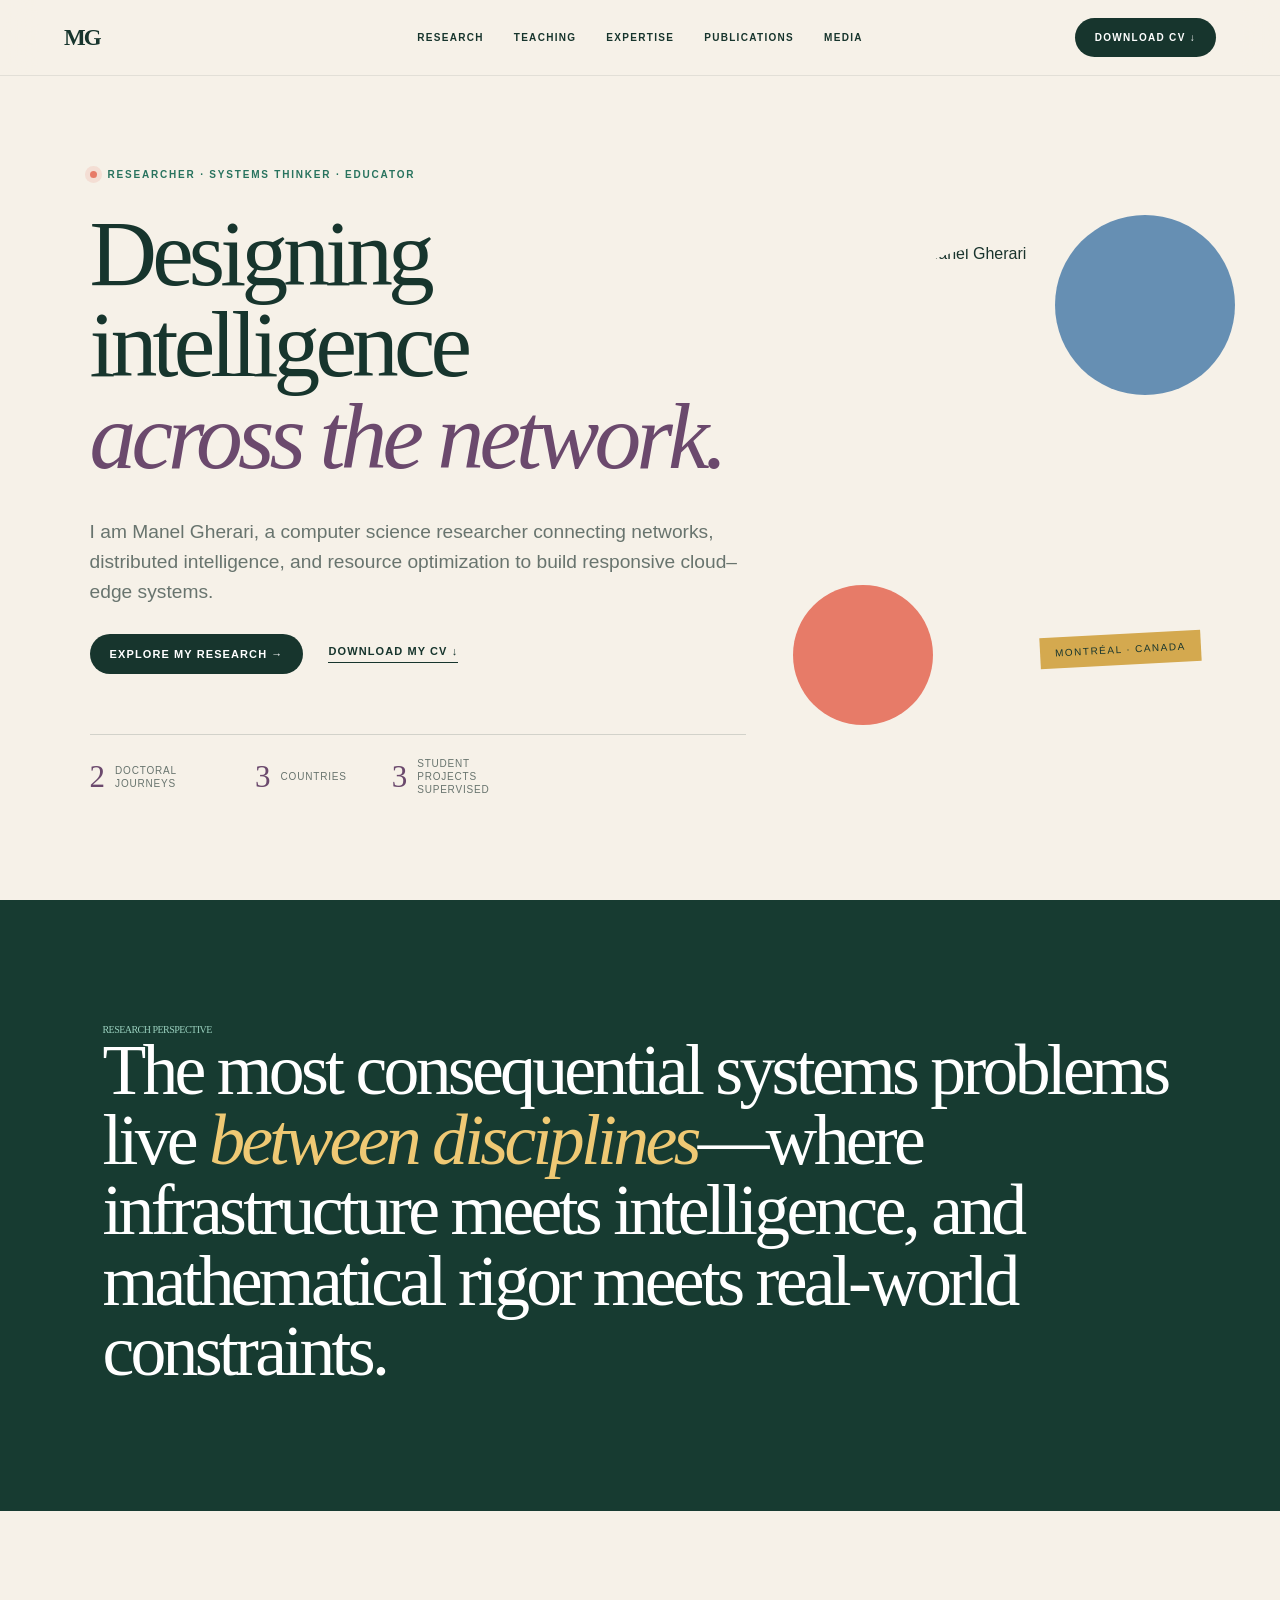
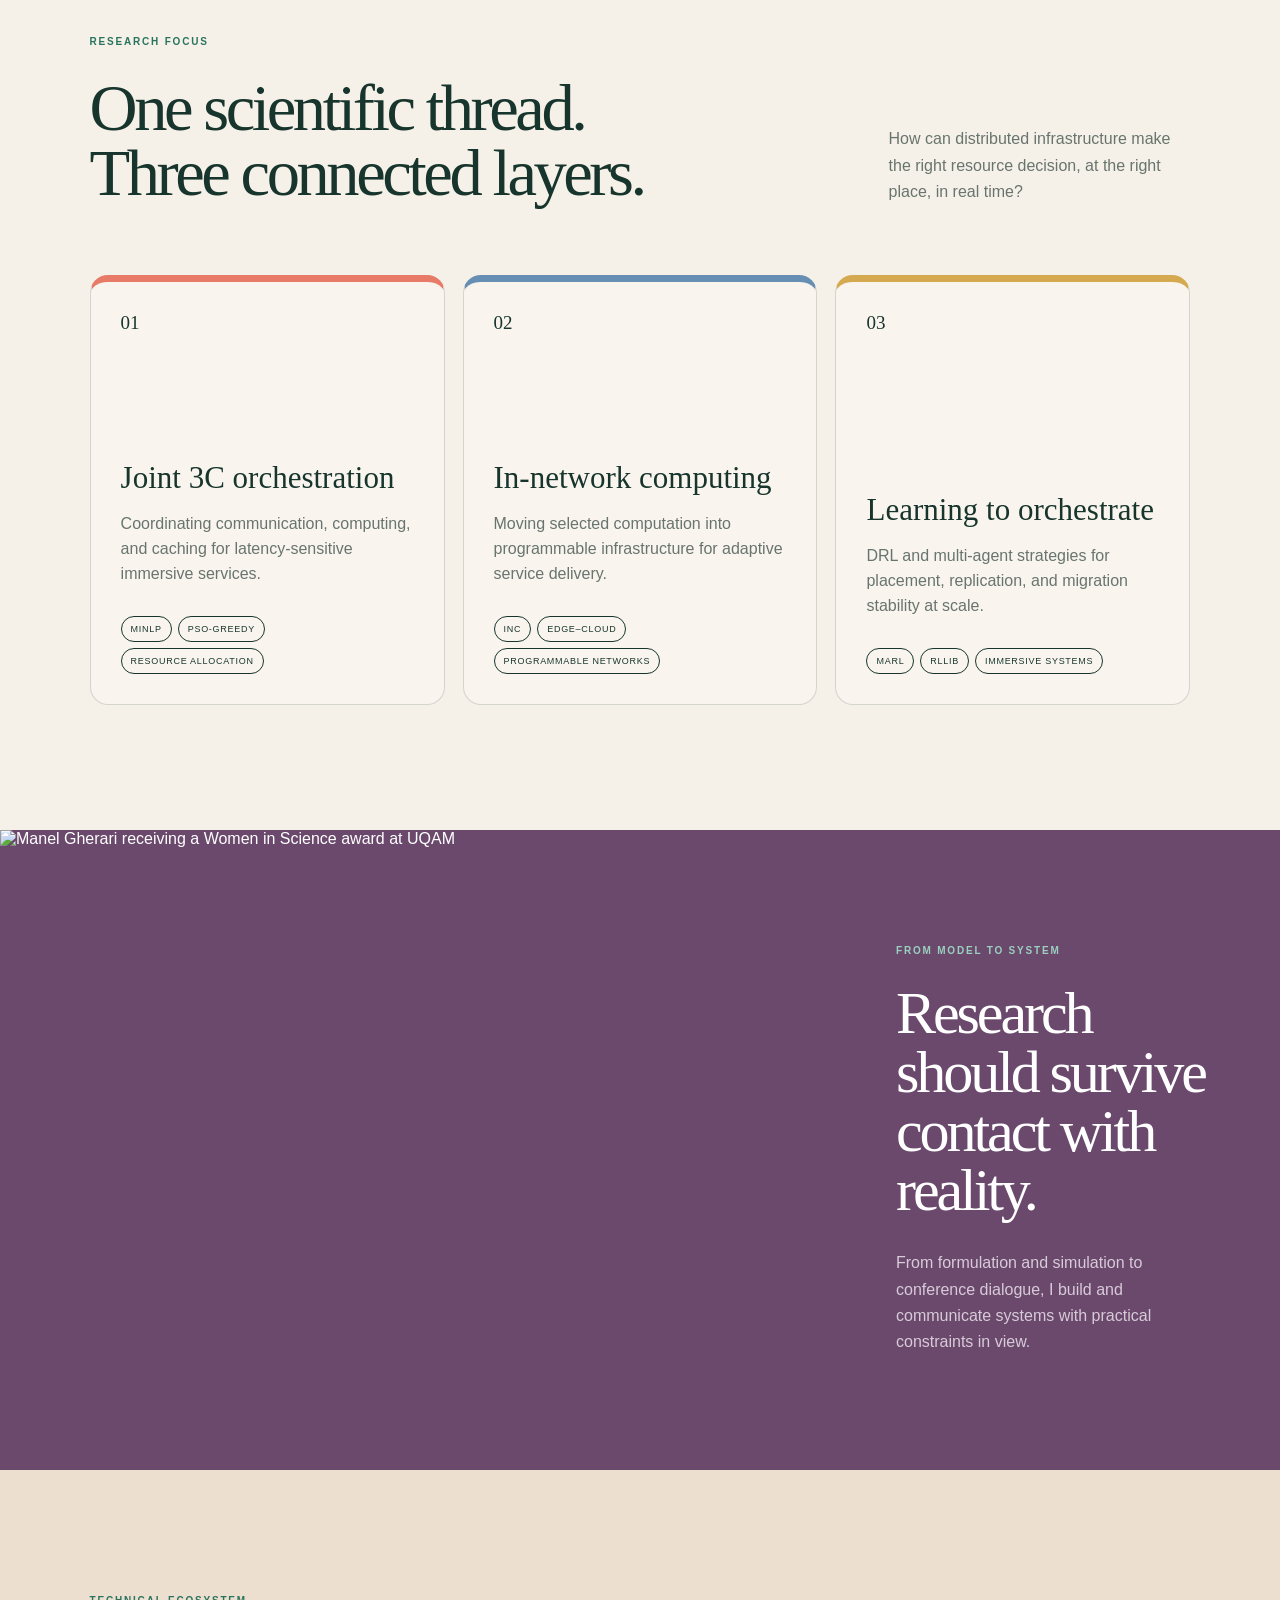
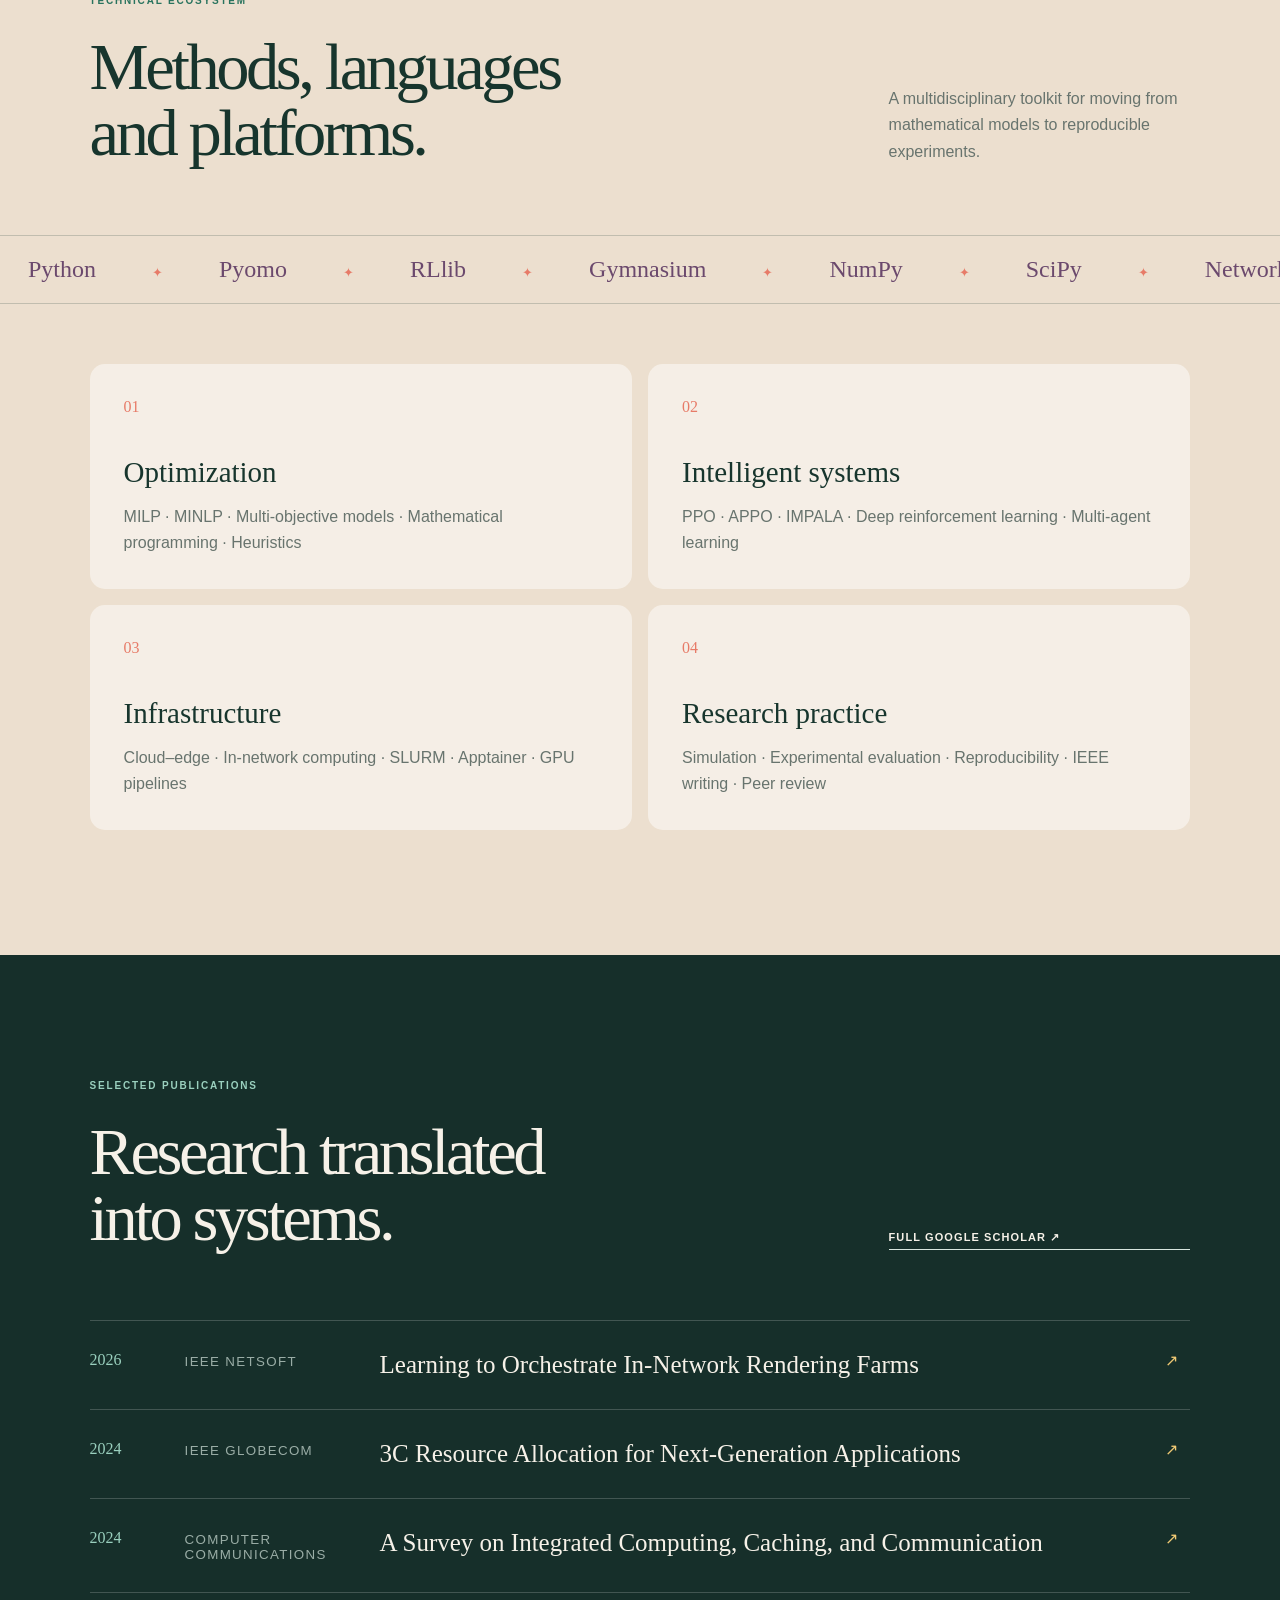
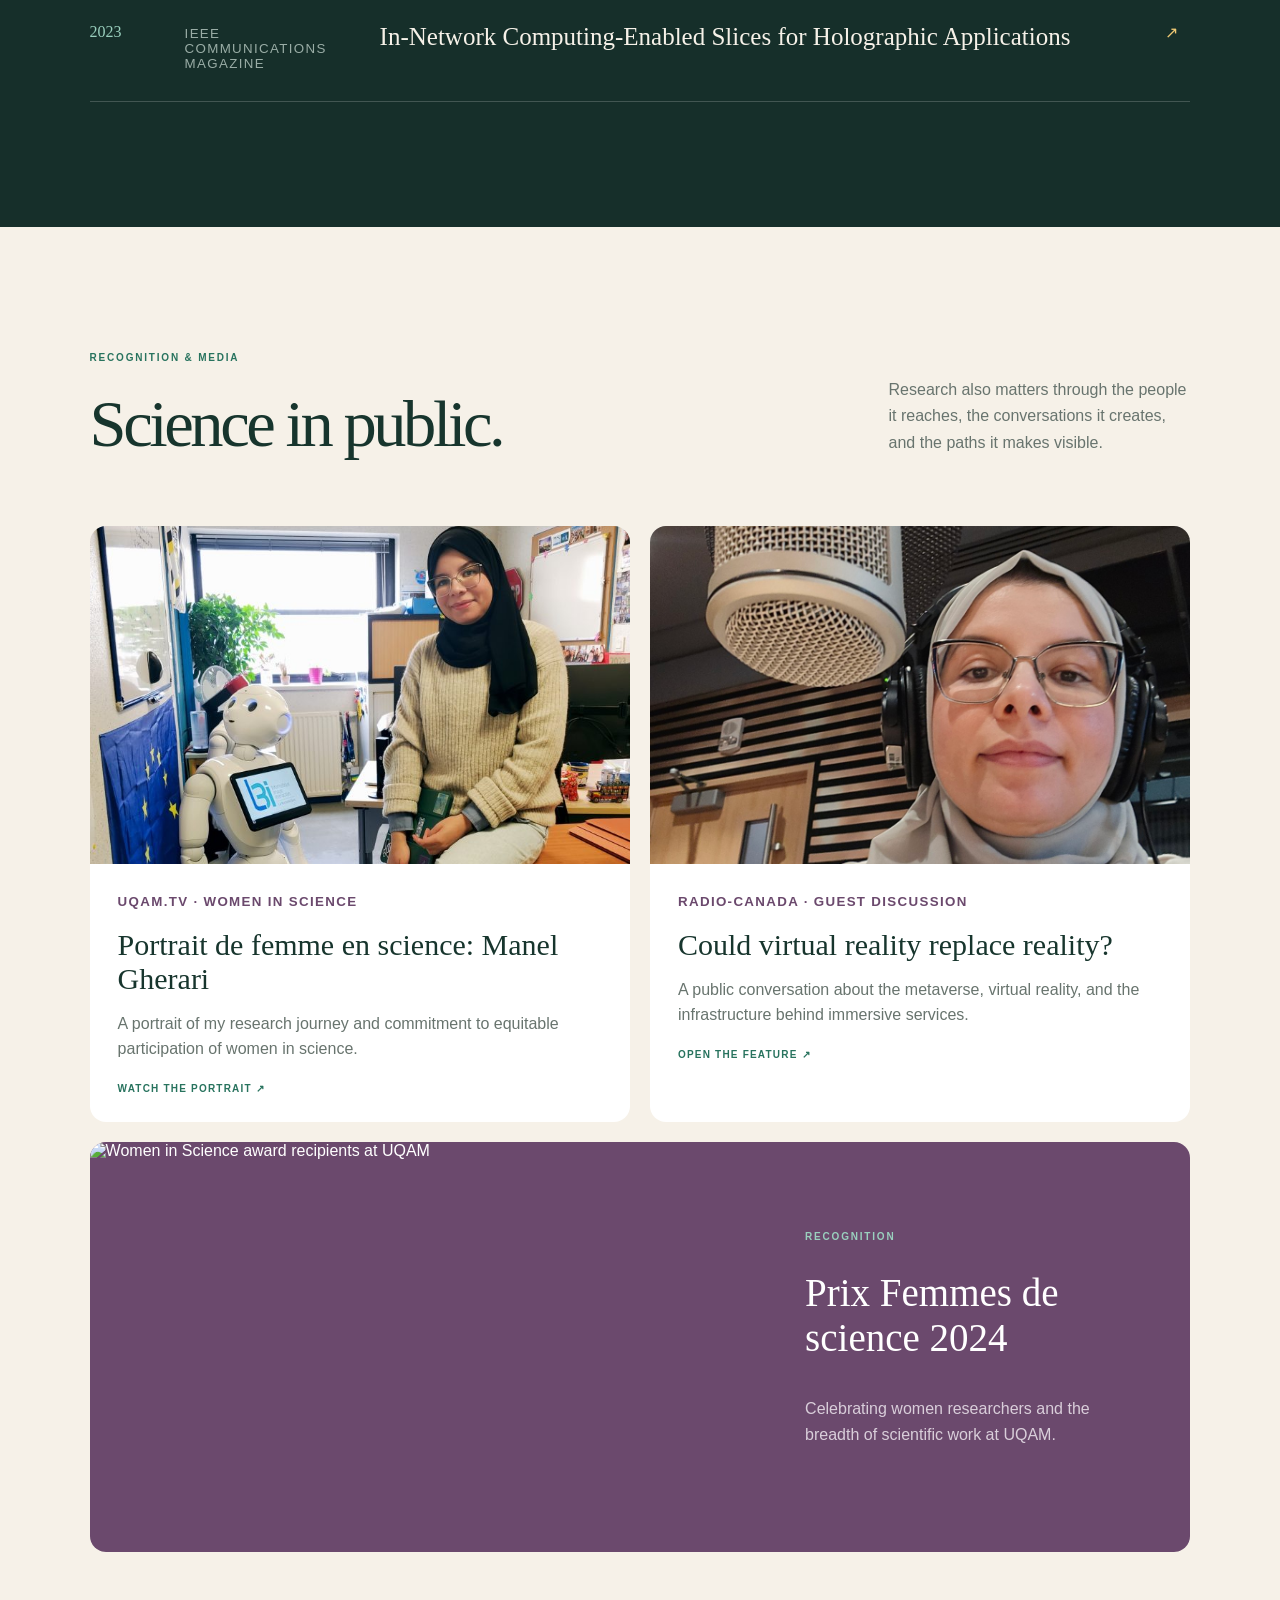
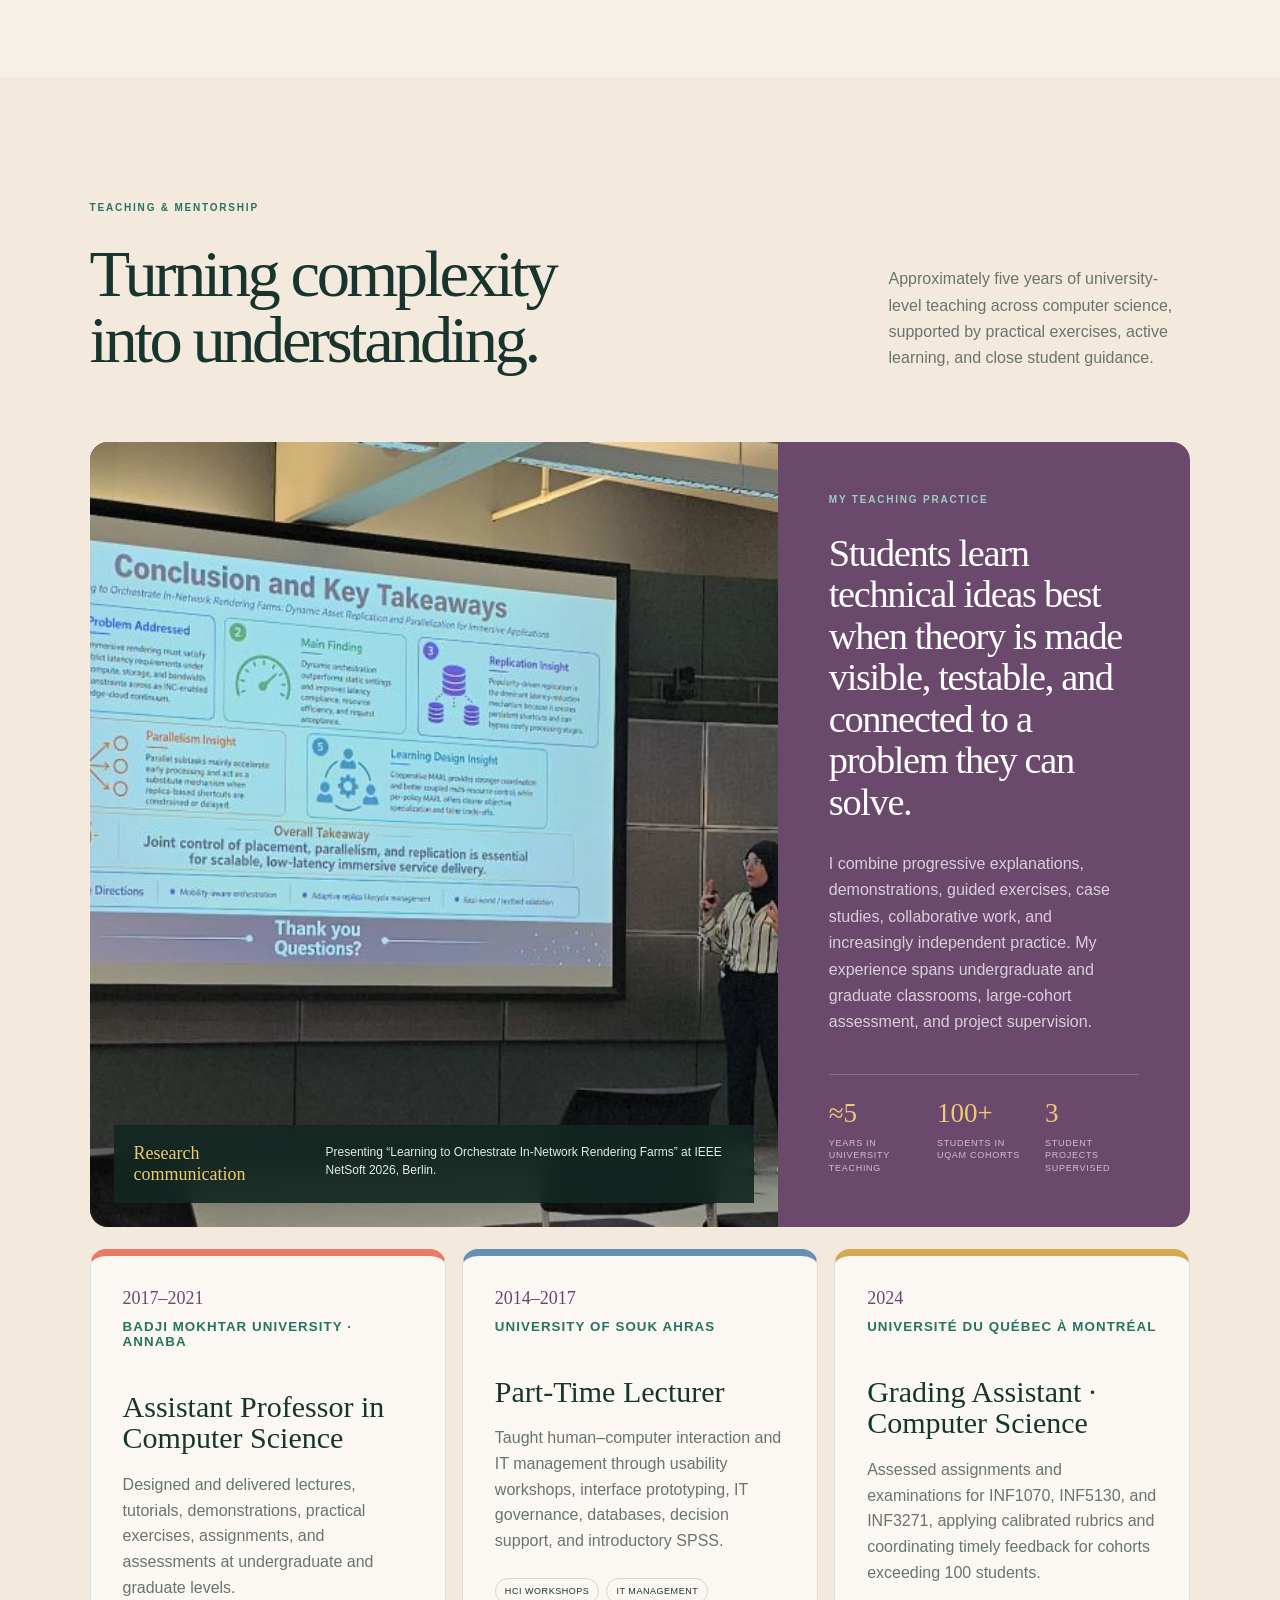
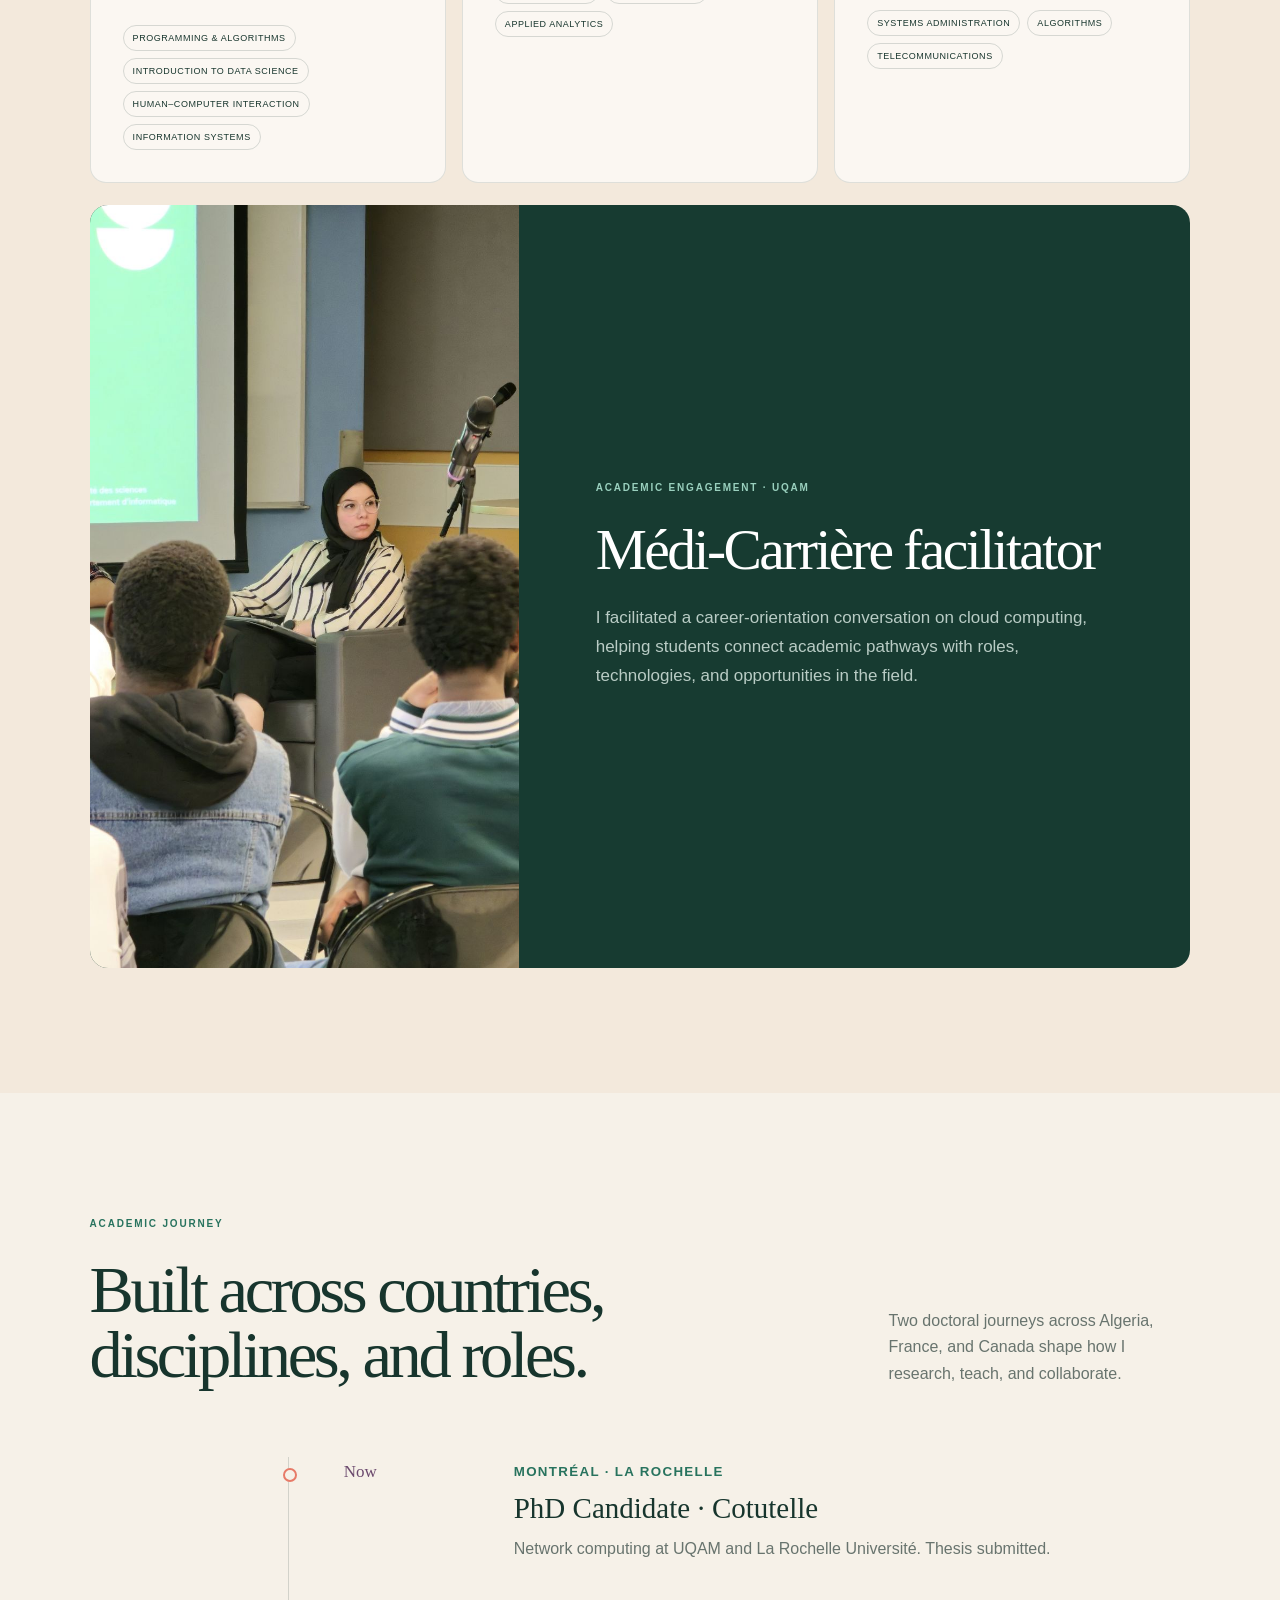
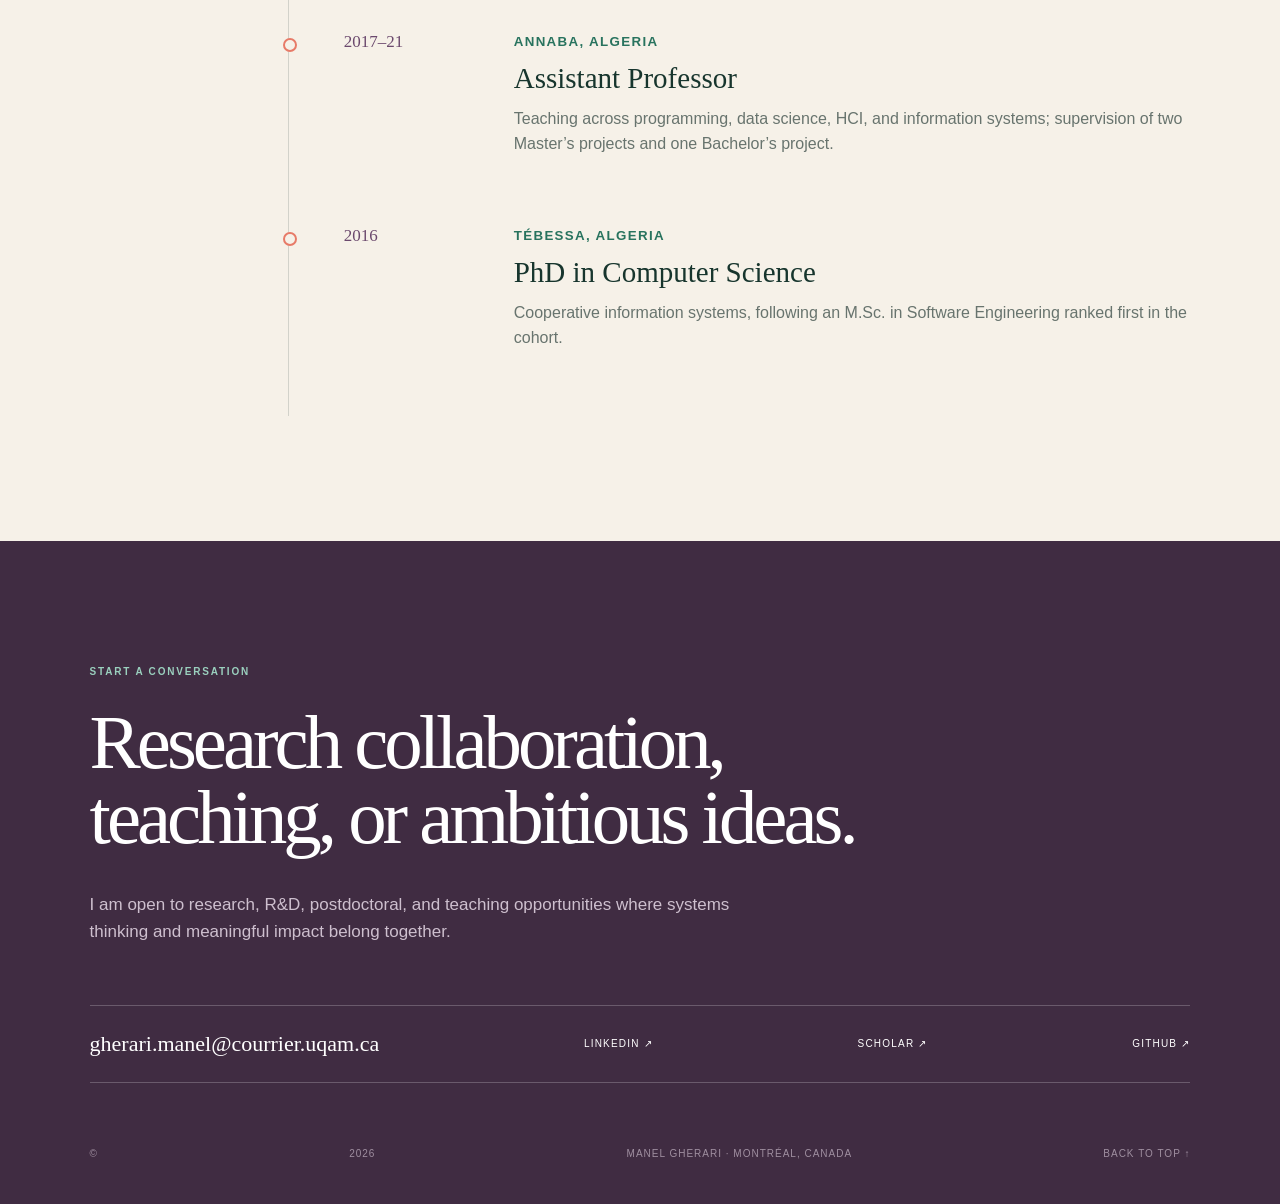
==== index.html @ d79d4f0c "Align teaching supervision figures" ====
<!doctype html>
<html lang="en">
<head>
  <meta charset="utf-8">
  <meta name="viewport" content="width=device-width,initial-scale=1">
  <meta name="description" content="Official portfolio of Manel Gherari, a computer science researcher specializing in in-network computing, cloud-edge systems, AI-driven orchestration, and 3C resource optimization.">
  <meta name="author" content="Manel Gherari">
  <meta name="robots" content="index, follow, max-image-preview:large, max-snippet:-1, max-video-preview:-1">
  <meta name="googlebot" content="index, follow, max-image-preview:large, max-snippet:-1, max-video-preview:-1">
  <meta name="theme-color" content="#18392f">
  <link rel="canonical" href="https://maneluqam.github.io/manel-gherari-portfolio/">

  <meta property="og:type" content="profile">
  <meta property="og:site_name" content="Manel Gherari">
  <meta property="og:title" content="Manel Gherari | Network Computing & AI Researcher">
  <meta property="og:description" content="Research portfolio of Manel Gherari: in-network computing, cloud-edge systems, intelligent orchestration, and 3C resource optimization.">
  <meta property="og:url" content="https://maneluqam.github.io/manel-gherari-portfolio/">
  <meta property="og:image" content="https://femmes.sciences.uqam.ca/wp-content/uploads/2024/01/Manel_Gherari_portrait.jpg">
  <meta property="og:image:alt" content="Portrait of computer science researcher Manel Gherari">
  <meta property="profile:first_name" content="Manel">
  <meta property="profile:last_name" content="Gherari">

  <meta name="twitter:card" content="summary_large_image">
  <meta name="twitter:title" content="Manel Gherari | Network Computing & AI Researcher">
  <meta name="twitter:description" content="Research portfolio: in-network computing, cloud-edge systems, intelligent orchestration, and 3C resource optimization.">
  <meta name="twitter:image" content="https://femmes.sciences.uqam.ca/wp-content/uploads/2024/01/Manel_Gherari_portrait.jpg">
  <meta name="twitter:image:alt" content="Portrait of computer science researcher Manel Gherari">

  <title>Manel Gherari | Network Computing & AI Researcher</title>
  <script type="application/ld+json">
  {
    "@context": "https://schema.org",
    "@type": "Person",
    "@id": "https://maneluqam.github.io/manel-gherari-portfolio/#manel-gherari",
    "name": "Manel Gherari",
    "url": "https://maneluqam.github.io/manel-gherari-portfolio/",
    "image": "https://femmes.sciences.uqam.ca/wp-content/uploads/2024/01/Manel_Gherari_portrait.jpg",
    "jobTitle": "Computer Science Researcher",
    "description": "Researcher specializing in in-network computing, cloud-edge systems, AI-driven orchestration, and communication, computing, and caching resource optimization.",
    "email": "mailto:gherari.manel@courrier.uqam.ca",
    "sameAs": [
      "https://www.linkedin.com/in/manel-gherari-06b795127",
      "https://scholar.google.com/citations?hl=en&user=wpQnn3sAAAAJ",
      "https://github.com/maneluqam"
    ],
    "affiliation": [
      {
        "@type": "CollegeOrUniversity",
        "name": "Université du Québec à Montréal",
        "url": "https://uqam.ca/"
      },
      {
        "@type": "CollegeOrUniversity",
        "name": "La Rochelle Université",
        "url": "https://www.univ-larochelle.fr/"
      }
    ],
    "knowsAbout": [
      "In-network computing",
      "Cloud-edge computing",
      "Resource allocation",
      "Communication, computing, and caching orchestration",
      "Deep reinforcement learning",
      "Multi-agent reinforcement learning",
      "Immersive networked systems"
    ]
  }
  </script>
  <link rel="stylesheet" href="styles.css">
  <link rel="stylesheet" href="media-images.css">
  <link rel="stylesheet" href="teaching.css">
  <script src="script.js" defer></script>
</head>
<body>
  <a class="skip" href="#main">Skip to content</a>
  <header>
    <a class="mark" href="#top">MG</a>
    <nav aria-label="Primary navigation">
      <a href="#research">Research</a><a href="#teaching">Teaching</a><a href="#stack">Expertise</a><a href="#work">Publications</a><a href="#media">Media</a>
    </nav>
    <a class="button small" href="Manel_Gherari_CV.html" download>Download CV ↓</a>
  </header>

  <main id="main">
    <section class="hero" id="top">
      <div class="hero-copy reveal">
        <p class="kicker"><i></i> Researcher · Systems thinker · Educator</p>
        <h1>Designing intelligence<br><em>across the network.</em></h1>
        <p class="lead">I am Manel Gherari, a computer science researcher connecting networks, distributed intelligence, and resource optimization to build responsive cloud–edge systems.</p>
        <div class="actions">
          <a class="button" href="#research">Explore my research →</a>
          <a class="text-link" href="Manel_Gherari_CV.html" download>Download my CV ↓</a>
        </div>
        <div class="facts">
          <div><strong>2</strong><span>doctoral journeys</span></div>
          <div><strong>3</strong><span>countries</span></div>
          <div><strong>3</strong><span>student projects supervised</span></div>
        </div>
      </div>
      <figure class="portrait reveal">
        <span class="shape shape-a"></span><span class="shape shape-b"></span>
        <img src="https://femmes.sciences.uqam.ca/wp-content/uploads/2024/01/Manel_Gherari_portrait.jpg" alt="Portrait of Manel Gherari">
        <figcaption>Montréal · Canada</figcaption>
      </figure>
    </section>

    <section class="statement">
      <p class="eyebrow light">Research perspective</p>
      <p>The most consequential systems problems live <em>between disciplines</em>—where infrastructure meets intelligence, and mathematical rigor meets real-world constraints.</p>
    </section>

    <section class="section" id="research">
      <div class="section-head reveal">
        <div><p class="eyebrow">Research focus</p><h2>One scientific thread.<br>Three connected layers.</h2></div>
        <p>How can distributed infrastructure make the right resource decision, at the right place, in real time?</p>
      </div>
      <div class="research-grid">
        <article class="research-card coral reveal"><span>01</span><h3>Joint 3C orchestration</h3><p>Coordinating communication, computing, and caching for latency-sensitive immersive services.</p><ul><li>MINLP</li><li>PSO-Greedy</li><li>Resource allocation</li></ul></article>
        <article class="research-card blue reveal"><span>02</span><h3>In-network computing</h3><p>Moving selected computation into programmable infrastructure for adaptive service delivery.</p><ul><li>INC</li><li>Edge–cloud</li><li>Programmable networks</li></ul></article>
        <article class="research-card gold reveal"><span>03</span><h3>Learning to orchestrate</h3><p>DRL and multi-agent strategies for placement, replication, and migration stability at scale.</p><ul><li>MARL</li><li>RLlib</li><li>Immersive systems</li></ul></article>
      </div>
    </section>

    <section class="photo-break">
      <img src="https://actualites.uqam.ca/wp-content/uploads/2024/04/journee-recherche-sciences-2024.jpg" alt="Manel Gherari receiving a Women in Science award at UQAM">
      <div><p class="eyebrow light">From model to system</p><h2>Research should survive contact with reality.</h2><p>From formulation and simulation to conference dialogue, I build and communicate systems with practical constraints in view.</p></div>
    </section>

    <section class="section stack-section" id="stack">
      <div class="section-head reveal">
        <div><p class="eyebrow">Technical ecosystem</p><h2>Methods, languages<br>and platforms.</h2></div>
        <p>A multidisciplinary toolkit for moving from mathematical models to reproducible experiments.</p>
      </div>
      <div class="marquee" aria-label="Core technical skills"><div>
        <span>Python</span><span>Pyomo</span><span>RLlib</span><span>Gymnasium</span><span>NumPy</span><span>SciPy</span><span>NetworkX</span><span>C / C++</span><span>Java</span><span>Python</span><span>Pyomo</span><span>RLlib</span><span>Gymnasium</span>
      </div></div>
      <div class="stack-grid">
        <article class="reveal"><b>01</b><h3>Optimization</h3><p>MILP · MINLP · Multi-objective models · Mathematical programming · Heuristics</p></article>
        <article class="reveal"><b>02</b><h3>Intelligent systems</h3><p>PPO · APPO · IMPALA · Deep reinforcement learning · Multi-agent learning</p></article>
        <article class="reveal"><b>03</b><h3>Infrastructure</h3><p>Cloud–edge · In-network computing · SLURM · Apptainer · GPU pipelines</p></article>
        <article class="reveal"><b>04</b><h3>Research practice</h3><p>Simulation · Experimental evaluation · Reproducibility · IEEE writing · Peer review</p></article>
      </div>
    </section>

    <section class="section publications" id="work">
      <div class="section-head reveal">
        <div><p class="eyebrow light">Selected publications</p><h2>Research translated<br>into systems.</h2></div>
        <a class="text-link pale" href="https://scholar.google.com/citations?hl=en&user=wpQnn3sAAAAJ" target="_blank" rel="noreferrer">Full Google Scholar ↗</a>
      </div>
      <div class="pub-list">
        <a href="https://dblp.org/rec/conf/netsoft/GherariEGG26" target="_blank" rel="noreferrer"><time>2026</time><small>IEEE NetSoft</small><h3>Learning to Orchestrate In-Network Rendering Farms</h3><i>↗</i></a>
        <a href="https://ieeexplore.ieee.org/document/10901375/" target="_blank" rel="noreferrer"><time>2024</time><small>IEEE GLOBECOM</small><h3>3C Resource Allocation for Next-Generation Applications</h3><i>↗</i></a>
        <a href="https://doi.org/10.1016/j.comcom.2024.03.005" target="_blank" rel="noreferrer"><time>2024</time><small>Computer Communications</small><h3>A Survey on Integrated Computing, Caching, and Communication</h3><i>↗</i></a>
        <a href="https://arxiv.org/abs/2307.08900" target="_blank" rel="noreferrer"><time>2023</time><small>IEEE Communications Magazine</small><h3>In-Network Computing-Enabled Slices for Holographic Applications</h3><i>↗</i></a>
      </div>
    </section>

    <section class="section media" id="media">
      <div class="section-head reveal">
        <div><p class="eyebrow">Recognition & media</p><h2>Science in public.</h2></div>
        <p>Research also matters through the people it reaches, the conversations it creates, and the paths it makes visible.</p>
      </div>
      <div class="media-grid">
        <a class="feature reveal" href="https://tv.uqam.ca/video/portrait-femme-en-science-manel-gherari/" target="_blank" rel="noreferrer">
          <img class="media-photo media-photo--robot" src="assets/manel-robot.jpg" alt="Manel Gherari beside a robot at UQAM">
          <div><small>UQAM.tv · Women in Science</small><h3>Portrait de femme en science: Manel Gherari</h3><p>A portrait of my research journey and commitment to equitable participation of women in science.</p><span>Watch the portrait ↗</span></div>
        </a>
        <a class="feature reveal" href="https://ici.radio-canada.ca/ohdio/premiere/emissions/moteur-de-recherche/episodes/791456/rattrapage-lundi-13-mai-2024" target="_blank" rel="noreferrer">
          <img class="media-photo media-photo--radio" src="assets/manel-radio-canada.jpg" alt="Manel Gherari speaking in a Radio-Canada recording studio">
          <div><small>Radio-Canada · Guest discussion</small><h3>Could virtual reality replace reality?</h3><p>A public conversation about the metaverse, virtual reality, and the infrastructure behind immersive services.</p><span>Open the feature ↗</span></div>
        </a>
      </div>
      <div class="recognition reveal">
        <img src="https://actualites.uqam.ca/wp-content/uploads/2024/04/journee-recherche-sciences-2024.jpg" alt="Women in Science award recipients at UQAM">
        <div><p class="eyebrow light">Recognition</p><h3>Prix Femmes de science 2024</h3><p>Celebrating women researchers and the breadth of scientific work at UQAM.</p></div>
      </div>
    </section>

    <section class="section teaching" id="teaching">
      <div class="section-head reveal">
        <div><p class="eyebrow">Teaching & mentorship</p><h2>Turning complexity<br>into understanding.</h2></div>
        <p>Approximately five years of university-level teaching across computer science, supported by practical exercises, active learning, and close student guidance.</p>
      </div>

      <div class="teaching-lead">
        <figure class="teaching-photo teaching-photo--conference reveal">
          <img src="assets/manel-netsoft-2026.jpg" alt="Manel Gherari presenting her research at IEEE NetSoft 2026 in Berlin">
          <figcaption><b>Research communication</b><span>Presenting “Learning to Orchestrate In-Network Rendering Farms” at IEEE NetSoft 2026, Berlin.</span></figcaption>
        </figure>
        <div class="teaching-summary reveal">
          <p class="eyebrow light">My teaching practice</p>
          <blockquote>Students learn technical ideas best when theory is made visible, testable, and connected to a problem they can solve.</blockquote>
          <p>I combine progressive explanations, demonstrations, guided exercises, case studies, collaborative work, and increasingly independent practice. My experience spans undergraduate and graduate classrooms, large-cohort assessment, and project supervision.</p>
          <div class="teaching-numbers">
            <div><strong>≈5</strong><span>years in university teaching</span></div>
            <div><strong>100+</strong><span>students in UQAM cohorts</span></div>
            <div><strong>3</strong><span>student projects supervised</span></div>
          </div>
        </div>
      </div>

      <div class="teaching-grid">
        <article class="teaching-role reveal">
          <time>2017–2021</time>
          <small>Badji Mokhtar University · Annaba</small>
          <h3>Assistant Professor in Computer Science</h3>
          <p>Designed and delivered lectures, tutorials, demonstrations, practical exercises, assignments, and assessments at undergraduate and graduate levels.</p>
          <ul><li>Programming & algorithms</li><li>Introduction to data science</li><li>Human–computer interaction</li><li>Information systems</li></ul>
        </article>
        <article class="teaching-role reveal">
          <time>2014–2017</time>
          <small>University of Souk Ahras</small>
          <h3>Part-Time Lecturer</h3>
          <p>Taught human–computer interaction and IT management through usability workshops, interface prototyping, IT governance, databases, decision support, and introductory SPSS.</p>
          <ul><li>HCI workshops</li><li>IT management</li><li>Applied analytics</li></ul>
        </article>
        <article class="teaching-role reveal">
          <time>2024</time>
          <small>Université du Québec à Montréal</small>
          <h3>Grading Assistant · Computer Science</h3>
          <p>Assessed assignments and examinations for INF1070, INF5130, and INF3271, applying calibrated rubrics and coordinating timely feedback for cohorts exceeding 100 students.</p>
          <ul><li>Systems administration</li><li>Algorithms</li><li>Telecommunications</li></ul>
        </article>
      </div>

      <div class="career-feature reveal">
        <img src="assets/manel-medi-carriere-uqam.jpg" alt="Manel Gherari facilitating a Médi-Carrière career session at UQAM">
        <div>
          <p class="eyebrow light">Academic engagement · UQAM</p>
          <h3>Médi-Carrière facilitator</h3>
          <p>I facilitated a career-orientation conversation on cloud computing, helping students connect academic pathways with roles, technologies, and opportunities in the field.</p>
        </div>
      </div>
    </section>

    <section class="section journey">
      <div class="section-head reveal"><div><p class="eyebrow">Academic journey</p><h2>Built across countries,<br>disciplines, and roles.</h2></div><p>Two doctoral journeys across Algeria, France, and Canada shape how I research, teach, and collaborate.</p></div>
      <div class="timeline">
        <article><time>Now</time><div><small>Montréal · La Rochelle</small><h3>PhD Candidate · Cotutelle</h3><p>Network computing at UQAM and La Rochelle Université. Thesis submitted.</p></div></article>
        <article><time>2017–21</time><div><small>Annaba, Algeria</small><h3>Assistant Professor</h3><p>Teaching across programming, data science, HCI, and information systems; supervision of two Master’s projects and one Bachelor’s project.</p></div></article>
        <article><time>2016</time><div><small>Tébessa, Algeria</small><h3>PhD in Computer Science</h3><p>Cooperative information systems, following an M.Sc. in Software Engineering ranked first in the cohort.</p></div></article>
      </div>
    </section>
  </main>

  <footer id="contact">
    <p class="eyebrow light">Start a conversation</p>
    <h2>Research collaboration,<br>teaching, or ambitious ideas.</h2>
    <p>I am open to research, R&amp;D, postdoctoral, and teaching opportunities where systems thinking and meaningful impact belong together.</p>
    <div class="contact-links">
      <a href="mailto:gherari.manel@courrier.uqam.ca">gherari.manel@courrier.uqam.ca</a>
      <a href="https://www.linkedin.com/in/manel-gherari-06b795127" target="_blank" rel="noreferrer">LinkedIn ↗</a>
      <a href="https://scholar.google.com/citations?hl=en&user=wpQnn3sAAAAJ" target="_blank" rel="noreferrer">Scholar ↗</a>
      <a href="https://github.com/maneluqam" target="_blank" rel="noreferrer">GitHub ↗</a>
    </div>
    <div class="copyright">© <span id="year">2026</span> Manel Gherari · Montréal, Canada <a href="#top">Back to top ↑</a></div>
  </footer>
</body>
</html>
---- styles.css ----
:root{--cream:#f6f1e8;--ink:#17352d;--forest:#173b31;--green:#28735e;--plum:#6b496d;--coral:#e77b68;--gold:#d4a94f;--blue:#668fb3;--muted:#68746e;--line:rgba(23,53,45,.16)}*{box-sizing:border-box}html{scroll-behavior:smooth;overflow-x:hidden}body{margin:0;background:var(--cream);color:var(--ink);font-family:Arial,Helvetica,sans-serif;overflow-x:hidden}a{color:inherit;text-decoration:none}img{display:block;width:100%;object-fit:cover}::selection{background:#f0c889}.skip{position:fixed;top:-60px;left:15px;z-index:99;background:var(--ink);color:#fff;padding:12px}.skip:focus{top:15px}header{position:fixed;z-index:30;inset:0 0 auto;height:76px;padding:0 5vw;display:grid;grid-template-columns:1fr auto 1fr;align-items:center;background:rgba(246,241,232,.88);border-bottom:1px solid rgba(23,53,45,.09);backdrop-filter:blur(18px)}.mark{font:700 23px Georgia,serif;letter-spacing:-.08em;width:max-content}nav{display:flex;gap:30px}nav a,.button.small{font-size:10px;font-weight:700;letter-spacing:.13em;text-transform:uppercase}.button.small{justify-self:end}.button{display:inline-flex;align-items:center;justify-content:center;padding:14px 20px;background:var(--ink);color:#fff;border-radius:999px;font-size:11px;font-weight:700;letter-spacing:.1em;text-transform:uppercase;transition:.25s}.button:hover{transform:translateY(-2px);background:var(--plum)}.hero{min-height:100vh;padding:135px 7vw 70px;display:grid;grid-template-columns:minmax(0,1.2fr) minmax(340px,.65fr);gap:7vw;align-items:center}.kicker,.eyebrow{margin:0 0 28px;font-size:10px;font-weight:700;letter-spacing:.18em;text-transform:uppercase;color:var(--green)}.kicker{display:flex;align-items:center;gap:11px}.kicker i{width:7px;height:7px;border-radius:50%;background:var(--coral);box-shadow:0 0 0 5px rgba(231,123,104,.16)}.hero h1,.section-head h2,.statement p,.photo-break h2,footer h2{margin:0;font-family:Georgia,"Times New Roman",serif;font-weight:400;letter-spacing:-.052em;line-height:.98}.hero h1{font-size:clamp(57px,7.3vw,115px)}em{font-weight:400;color:var(--plum)}.lead{max-width:710px;margin:35px 0 28px;color:var(--muted);font-size:clamp(17px,1.5vw,21px);line-height:1.55}.actions{display:flex;align-items:center;gap:25px;flex-wrap:wrap}.text-link{padding-bottom:5px;border-bottom:1px solid var(--ink);font-size:11px;font-weight:700;letter-spacing:.1em;text-transform:uppercase}.facts{display:flex;gap:45px;margin-top:60px;padding-top:22px;border-top:1px solid var(--line)}.facts div{display:flex;align-items:center;gap:10px}.facts strong{font:400 31px Georgia,serif;color:var(--plum)}.facts span{max-width:95px;color:var(--muted);font-size:10px;line-height:1.3;text-transform:uppercase;letter-spacing:.08em}.portrait{position:relative;margin:0;padding:0 20px 28px 0}.portrait img{position:relative;z-index:2;aspect-ratio:3/4;border-radius:220px 220px 18px 18px;filter:saturate(.88)}.portrait figcaption{position:absolute;z-index:3;right:-10px;bottom:55px;padding:10px 15px;background:var(--gold);font-size:10px;letter-spacing:.15em;text-transform:uppercase;transform:rotate(-3deg)}.shape{position:absolute;border-radius:50%}.shape-a{width:180px;height:180px;right:-45px;top:-30px;background:var(--blue)}.shape-b{width:140px;height:140px;left:-42px;bottom:-5px;background:var(--coral)}.statement{padding:125px 8vw;background:var(--forest);color:#fff}.statement p:last-child{max-width:1280px;font-size:clamp(39px,5.6vw,82px)}.statement em{color:#efc974}.eyebrow.light{color:#9ad0be}.section{padding:125px 7vw}.section-head{display:grid;grid-template-columns:1.5fr .65fr;gap:8vw;align-items:end;margin-bottom:70px}.section-head h2{font-size:clamp(42px,5.2vw,76px)}.section-head>p{margin:0;color:var(--muted);font-size:16px;line-height:1.65}.research-grid{display:grid;grid-template-columns:repeat(3,1fr);gap:18px}.research-card{min-height:430px;padding:30px;display:flex;flex-direction:column;border:1px solid var(--line);border-radius:18px;background:#f9f5ee;transition:.3s}.research-card:hover{transform:translateY(-8px);box-shadow:0 20px 50px rgba(23,53,45,.1)}.research-card>span{font:400 19px Georgia,serif}.research-card h3{margin:auto 0 18px;font:400 31px/1.05 Georgia,serif}.research-card p{margin:0 0 30px;color:var(--muted);line-height:1.55}.research-card ul{display:flex;flex-wrap:wrap;gap:6px;margin:0;padding:0;list-style:none}.research-card li{padding:7px 9px;border:1px solid currentColor;border-radius:99px;font-size:9px;letter-spacing:.08em;text-transform:uppercase}.coral{border-top:7px solid var(--coral)}.blue{border-top:7px solid var(--blue)}.gold{border-top:7px solid var(--gold)}.photo-break{display:grid;grid-template-columns:1.3fr .7fr;min-height:640px;background:var(--plum);color:#fff}.photo-break img{height:100%;min-height:640px}.photo-break>div{padding:80px 5vw;display:flex;flex-direction:column;justify-content:center}.photo-break h2{font-size:clamp(40px,4.7vw,69px)}.photo-break p:last-child{margin:30px 0 0;color:#d8cbd8;line-height:1.65}.stack-section{background:#ecdfcf}.marquee{overflow:hidden;margin:0 -7vw 60px;border-block:1px solid rgba(23,53,45,.2)}.marquee div{display:flex;width:max-content;animation:marquee 28s linear infinite}.marquee span{padding:20px 28px;font:400 24px Georgia,serif;color:var(--plum)}.marquee span::after{content:"✦";margin-left:56px;color:var(--coral);font-size:13px}.stack-grid{display:grid;grid-template-columns:repeat(2,1fr);gap:16px}.stack-grid article{padding:34px;border-radius:15px;background:rgba(255,255,255,.47)}.stack-grid b{color:var(--coral);font:400 16px Georgia,serif}.stack-grid h3{margin:40px 0 15px;font:400 29px Georgia,serif}.stack-grid p{margin:0;color:var(--muted);line-height:1.6}.publications{background:#162f2a;color:#f6f1e8}.publications .section-head>p{color:#a7bab3}.pale{border-color:#d8e6df}.pub-list{border-top:1px solid rgba(255,255,255,.19)}.pub-list a{display:grid;grid-template-columns:70px 170px 1fr 25px;gap:25px;align-items:start;padding:30px 0;border-bottom:1px solid rgba(255,255,255,.19);transition:.25s}.pub-list a:hover{padding-left:13px;background:rgba(255,255,255,.025)}.pub-list time{font:400 16px Georgia,serif;color:#9ad0be}.pub-list small{padding-top:3px;color:#9aada6;text-transform:uppercase;letter-spacing:.1em}.pub-list h3{margin:0;font:400 25px Georgia,serif}.pub-list i{font-style:normal;color:#efc974}.media-grid{display:grid;grid-template-columns:1fr 1fr;gap:20px}.feature{display:flex;flex-direction:column;background:#fff;border-radius:16px;overflow:hidden;transition:.3s}.feature:hover{transform:translateY(-7px);box-shadow:0 20px 55px rgba(23,53,45,.11)}.feature img{aspect-ratio:16/10}.feature>div{padding:28px}.feature small{color:var(--plum);font-weight:700;letter-spacing:.1em;text-transform:uppercase}.feature h3{margin:18px 0 13px;font:400 30px Georgia,serif}.feature p{color:var(--muted);line-height:1.55}.feature span{display:block;margin-top:22px;color:var(--green);font-size:10px;font-weight:700;text-transform:uppercase;letter-spacing:.12em}.recognition{margin-top:20px;display:grid;grid-template-columns:1.2fr .8fr;background:var(--plum);color:#fff;border-radius:16px;overflow:hidden}.recognition img{height:100%;min-height:410px}.recognition>div{padding:55px;display:flex;flex-direction:column;justify-content:center}.recognition h3{margin:0 0 20px;font:400 39px Georgia,serif}.recognition p:last-child{color:#d9ceda;line-height:1.6}.timeline{margin-left:18%;border-left:1px solid var(--line)}.timeline article{position:relative;display:grid;grid-template-columns:130px 1fr;gap:40px;padding:5px 0 65px 55px}.timeline article::before{content:"";position:absolute;left:-6px;top:11px;width:10px;height:10px;border-radius:50%;background:var(--cream);border:2px solid var(--coral)}.timeline time{font:400 17px Georgia,serif;color:var(--plum)}.timeline small{color:var(--green);font-weight:700;letter-spacing:.1em;text-transform:uppercase}.timeline h3{margin:12px 0;font:400 29px Georgia,serif}.timeline p{margin:0;color:var(--muted);line-height:1.55}footer{padding:125px 7vw 45px;background:#402c42;color:#fff}footer h2{max-width:1050px;font-size:clamp(45px,6vw,86px)}footer>p:not(.eyebrow){max-width:650px;margin:35px 0 60px;color:#cdbfce;font-size:17px;line-height:1.6}.contact-links{display:flex;justify-content:space-between;align-items:center;gap:25px;flex-wrap:wrap;padding:25px 0;border-block:1px solid rgba(255,255,255,.22)}.contact-links a:first-child{font:400 22px Georgia,serif}.contact-links a:not(:first-child){font-size:10px;letter-spacing:.12em;text-transform:uppercase}.copyright{display:flex;justify-content:space-between;margin-top:65px;color:#9f8fa0;font-size:10px;letter-spacing:.1em;text-transform:uppercase}.reveal{opacity:0;transform:translateY(25px);transition:opacity .75s ease,transform .75s ease}.reveal.visible{opacity:1;transform:none}@keyframes marquee{to{transform:translateX(-50%)}}@media(prefers-reduced-motion:reduce){html{scroll-behavior:auto}.reveal{opacity:1;transform:none}.marquee div{animation:none}}@media(max-width:900px){header{grid-template-columns:1fr auto;padding:0 22px}nav{display:none}.hero{padding:120px 24px 70px;grid-template-columns:1fr}.portrait{max-width:520px;margin:30px auto 0}.section{padding:90px 24px}.section-head,.photo-break{grid-template-columns:1fr}.section-head{gap:30px;margin-bottom:50px}.research-grid{grid-template-columns:1fr}.research-card{min-height:330px}.photo-break img{min-height:420px}.stack-grid,.media-grid{grid-template-columns:1fr}.marquee{margin-inline:-24px}.recognition{grid-template-columns:1fr}.pub-list a{grid-template-columns:55px 1fr 20px}.pub-list small{display:none}.timeline{margin-left:5px}.timeline article{grid-template-columns:1fr;gap:10px;padding-left:35px}}@media(max-width:560px){.button.small{font-size:8px;padding:11px 13px}.hero h1{font-size:49px}.facts{gap:20px;flex-wrap:wrap}.facts div{width:42%}.statement{padding:85px 24px}.statement p:last-child{font-size:36px}.photo-break>div{padding:65px 24px}.stack-grid{grid-template-columns:1fr}.recognition>div{padding:35px 25px}.contact-links{align-items:flex-start;flex-direction:column}.copyright{gap:22px;flex-direction:column}}
---- media-images.css ----
.media-photo {
  object-fit: cover;
}

.media-photo--robot {
  object-position: center 30%;
}

.media-photo--radio {
  object-position: center 46%;
}

@media (max-width: 560px) {
  .media-photo--robot {
    object-position: center 25%;
  }

  .media-photo--radio {
    object-position: center 42%;
  }
}
---- teaching.css ----
.teaching {
  background: #f3e9dc;
}

.teaching-lead {
  display: grid;
  grid-template-columns: 1.25fr .75fr;
  margin-bottom: 22px;
  overflow: hidden;
  color: #fff;
  background: var(--plum);
  border-radius: 18px;
}

.teaching-photo {
  position: relative;
  min-height: 590px;
  margin: 0;
}

.teaching-photo img {
  height: 100%;
  min-height: 590px;
}

.teaching-photo figcaption {
  position: absolute;
  right: 24px;
  bottom: 24px;
  left: 24px;
  display: grid;
  grid-template-columns: 170px 1fr;
  gap: 22px;
  padding: 18px 20px;
  background: rgba(18, 39, 34, .9);
  backdrop-filter: blur(12px);
}

.teaching-photo figcaption b {
  color: #efc974;
  font: 400 18px Georgia, serif;
}

.teaching-photo figcaption span {
  color: #e4ece7;
  font-size: 12px;
  line-height: 1.55;
}

.teaching-summary {
  display: flex;
  flex-direction: column;
  justify-content: center;
  padding: 52px 4vw;
}

.teaching-summary blockquote {
  margin: 0 0 28px;
  font: 400 clamp(29px, 3vw, 46px)/1.08 Georgia, serif;
  letter-spacing: -.035em;
}

.teaching-summary > p:last-of-type {
  margin: 0;
  color: #d9ceda;
  line-height: 1.65;
}

.teaching-numbers {
  display: grid;
  grid-template-columns: repeat(3, 1fr);
  gap: 14px;
  margin-top: 38px;
  padding-top: 23px;
  border-top: 1px solid rgba(255, 255, 255, .2);
}

.teaching-numbers div {
  display: flex;
  flex-direction: column;
  gap: 8px;
}

.teaching-numbers strong {
  color: #efc974;
  font: 400 27px Georgia, serif;
}

.teaching-numbers span {
  color: #cfbecf;
  font-size: 9px;
  line-height: 1.4;
  letter-spacing: .08em;
  text-transform: uppercase;
}

.teaching-grid {
  display: grid;
  grid-template-columns: repeat(3, 1fr);
  gap: 16px;
  margin-bottom: 22px;
}

.teaching-role {
  min-height: 420px;
  padding: 32px;
  background: rgba(255, 255, 255, .64);
  border: 1px solid rgba(23, 53, 45, .12);
  border-radius: 16px;
}

.teaching-role:nth-child(1) { border-top: 7px solid var(--coral); }
.teaching-role:nth-child(2) { border-top: 7px solid var(--blue); }
.teaching-role:nth-child(3) { border-top: 7px solid var(--gold); }

.teaching-role time {
  color: var(--plum);
  font: 400 18px Georgia, serif;
}

.teaching-role small {
  display: block;
  margin-top: 10px;
  color: var(--green);
  font-weight: 700;
  letter-spacing: .08em;
  text-transform: uppercase;
}

.teaching-role h3 {
  margin: 42px 0 18px;
  font: 400 30px/1.06 Georgia, serif;
}

.teaching-role p {
  color: var(--muted);
  line-height: 1.6;
}

.teaching-role ul {
  display: flex;
  flex-wrap: wrap;
  gap: 7px;
  margin: 25px 0 0;
  padding: 0;
  list-style: none;
}

.teaching-role li {
  padding: 7px 9px;
  color: var(--ink);
  border: 1px solid var(--line);
  border-radius: 99px;
  font-size: 9px;
  letter-spacing: .06em;
  text-transform: uppercase;
}

.career-feature {
  display: grid;
  grid-template-columns: .78fr 1.22fr;
  min-height: 560px;
  overflow: hidden;
  color: #fff;
  background: var(--forest);
  border-radius: 18px;
}

.career-feature img {
  height: 100%;
  min-height: 560px;
  object-position: center 42%;
}

.career-feature > div {
  display: flex;
  flex-direction: column;
  justify-content: center;
  padding: 65px 6vw;
}

.career-feature h3 {
  margin: 0 0 25px;
  font: 400 clamp(38px, 4.5vw, 66px)/1 Georgia, serif;
  letter-spacing: -.045em;
}

.career-feature p:last-child {
  max-width: 650px;
  margin: 0;
  color: #b9ccc5;
  font-size: 17px;
  line-height: 1.7;
}

@media (max-width: 1000px) {
  .teaching-lead,
  .career-feature {
    grid-template-columns: 1fr;
  }

  .teaching-grid {
    grid-template-columns: 1fr;
  }

  .teaching-role {
    min-height: auto;
  }

  .career-feature img {
    max-height: 720px;
  }
}

@media (max-width: 560px) {
  .teaching-photo,
  .teaching-photo img {
    min-height: 390px;
  }

  .teaching-photo figcaption {
    right: 14px;
    bottom: 14px;
    left: 14px;
    grid-template-columns: 1fr;
    gap: 7px;
  }

  .teaching-summary {
    padding: 45px 25px;
  }

  .teaching-numbers {
    grid-template-columns: 1fr;
  }

  .teaching-role {
    padding: 27px 24px;
  }

  .career-feature img {
    min-height: 430px;
  }

  .career-feature > div {
    padding: 50px 25px;
  }
}
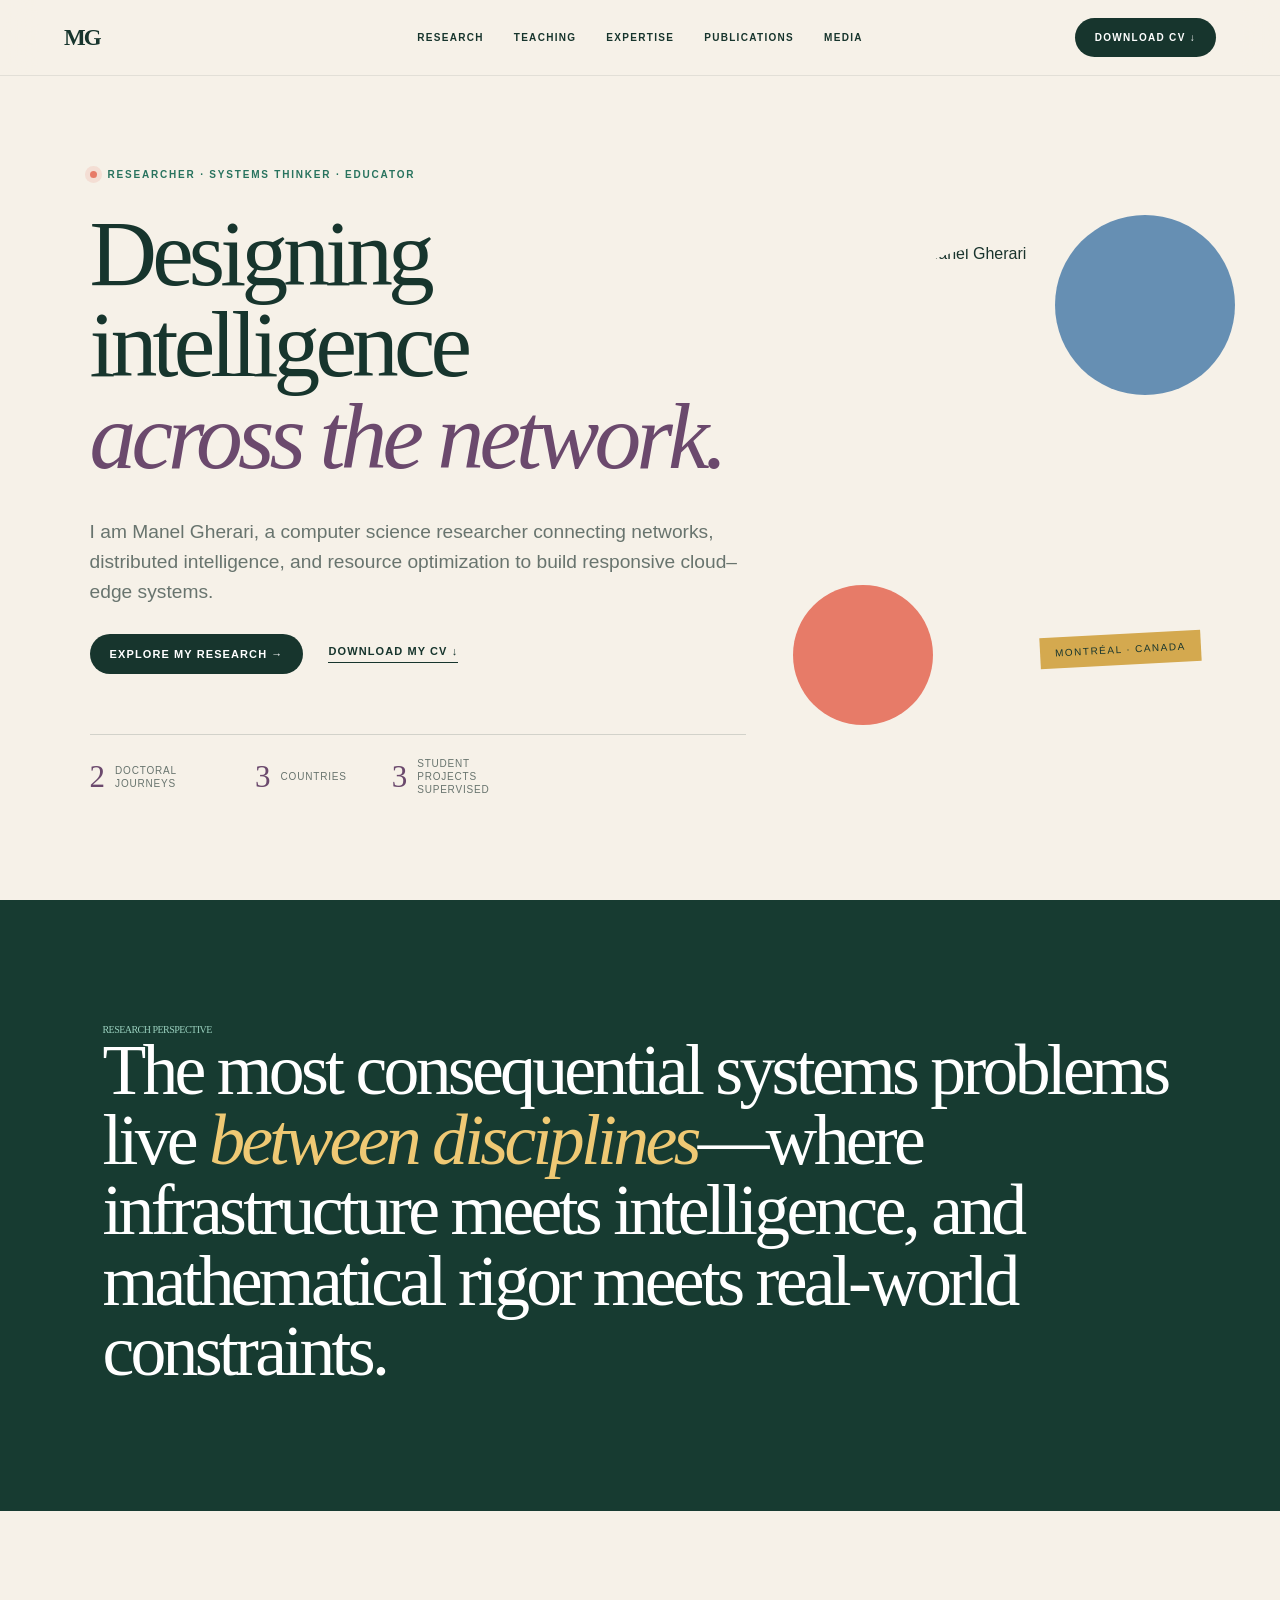
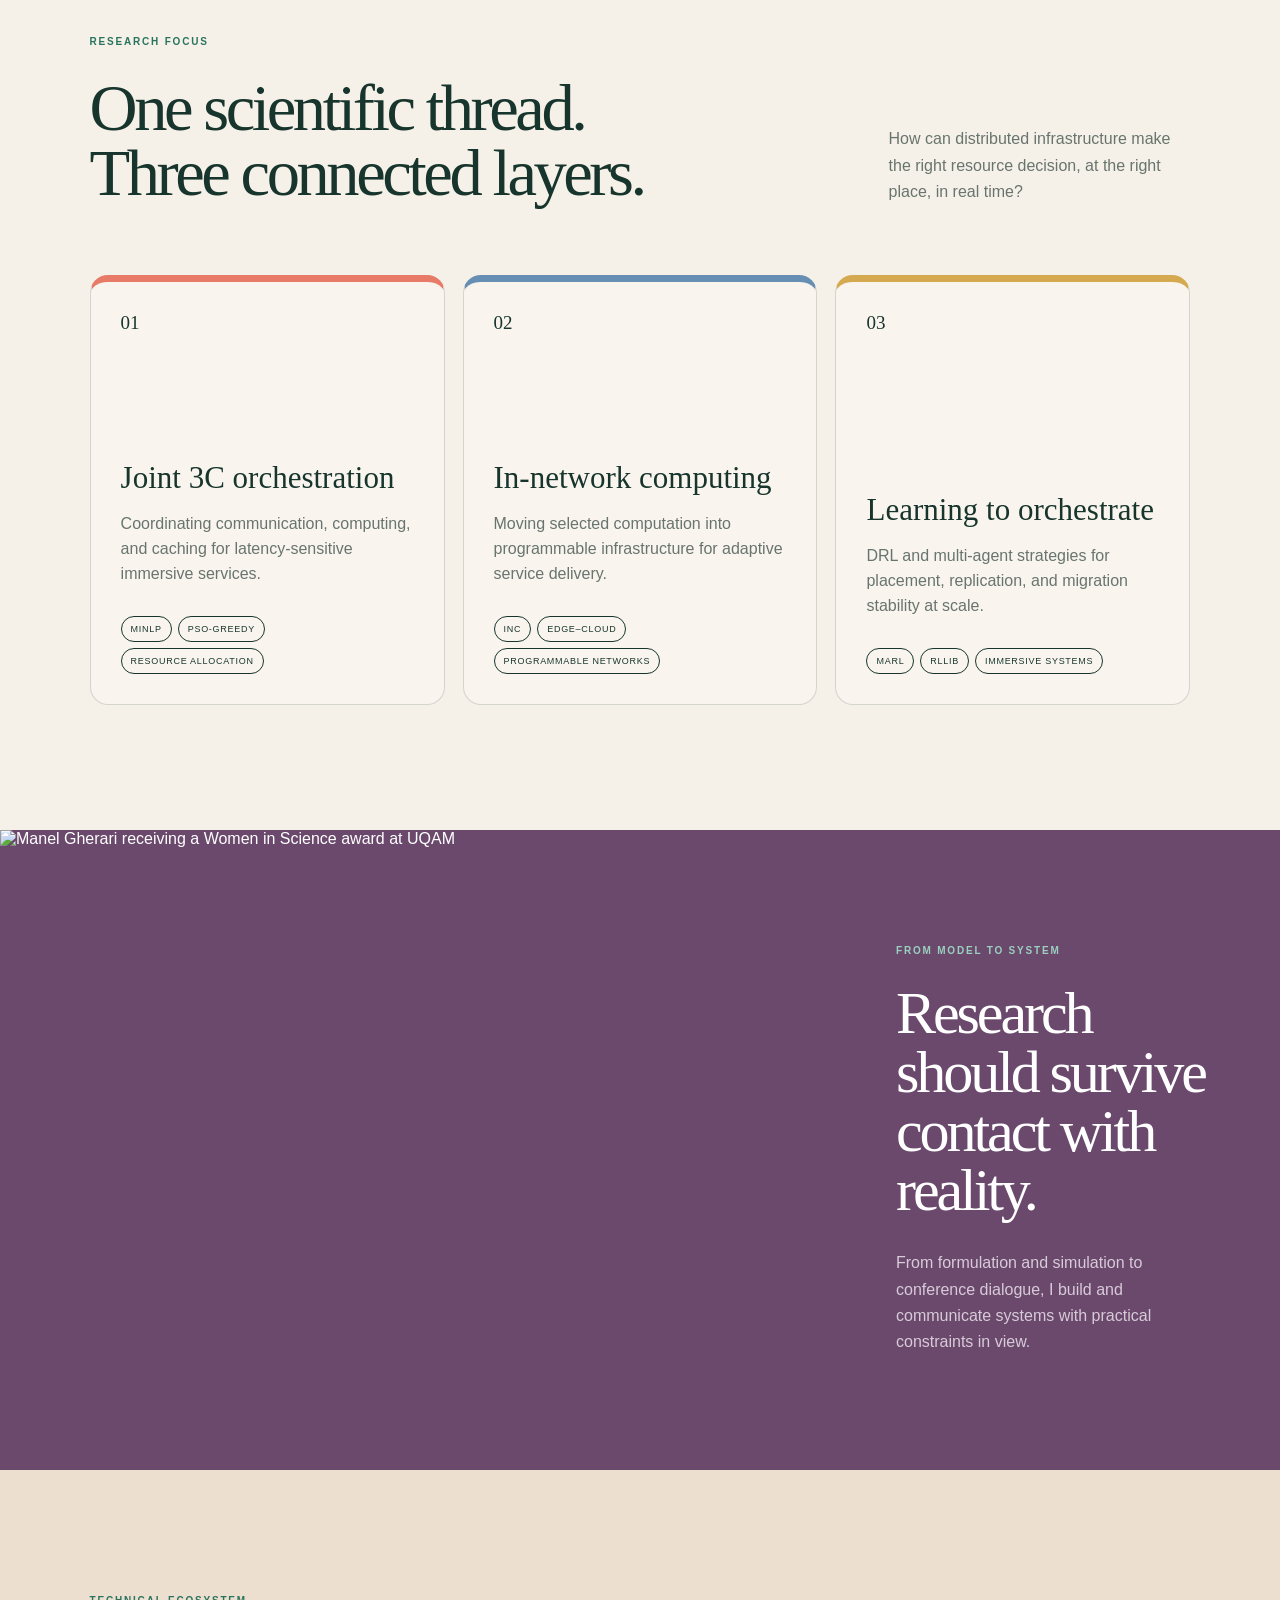
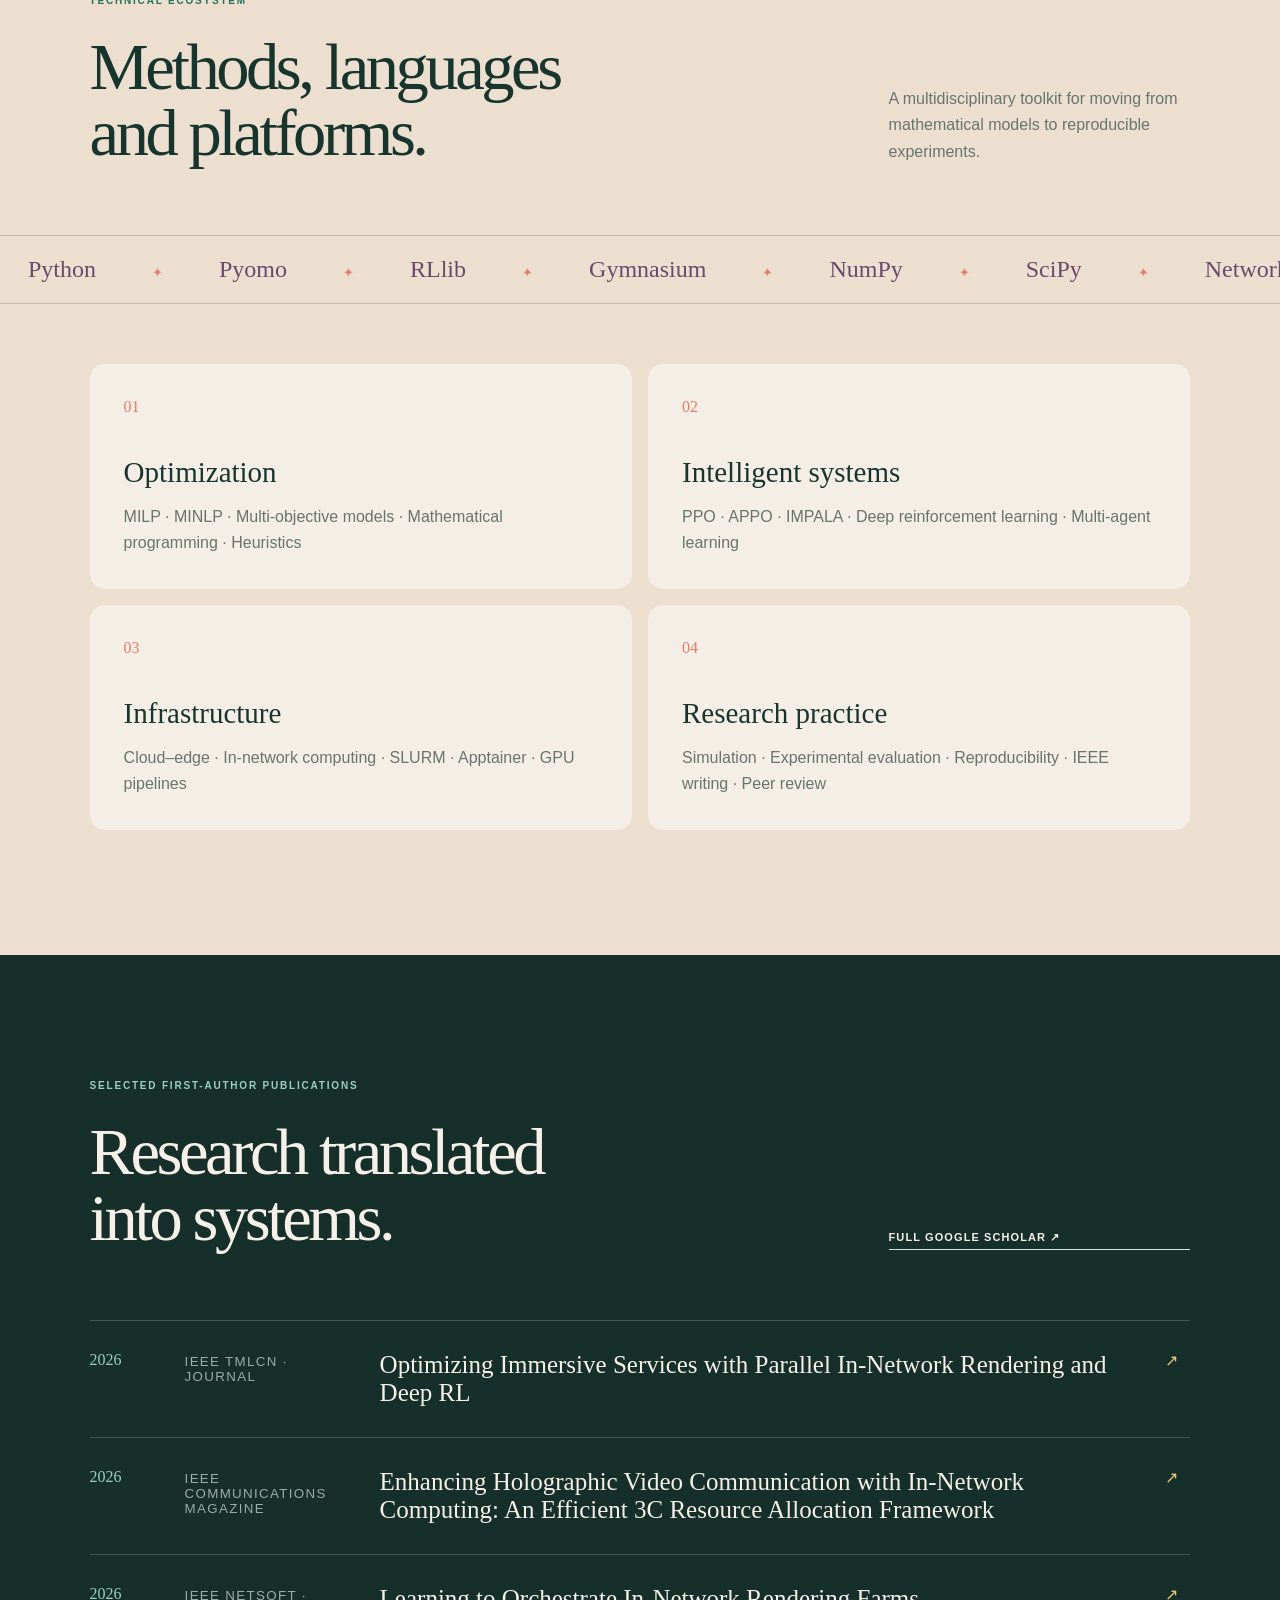
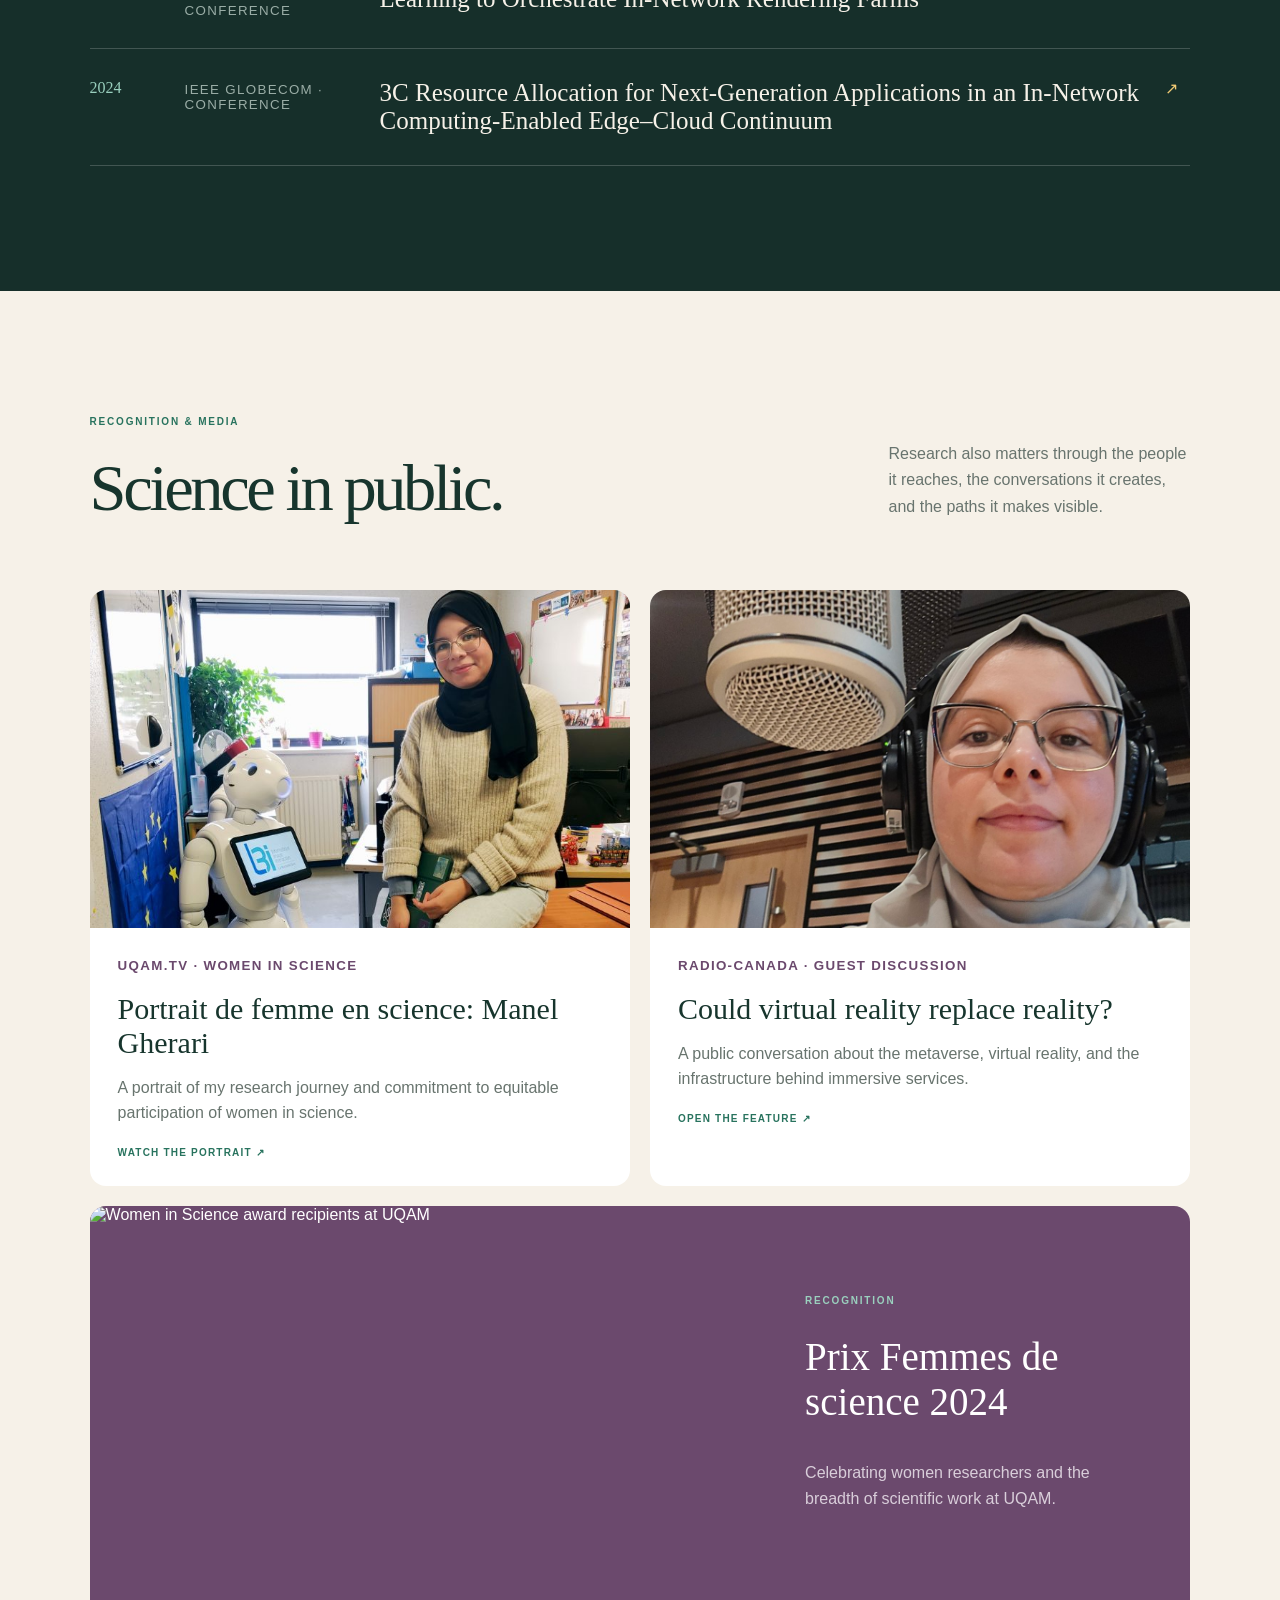
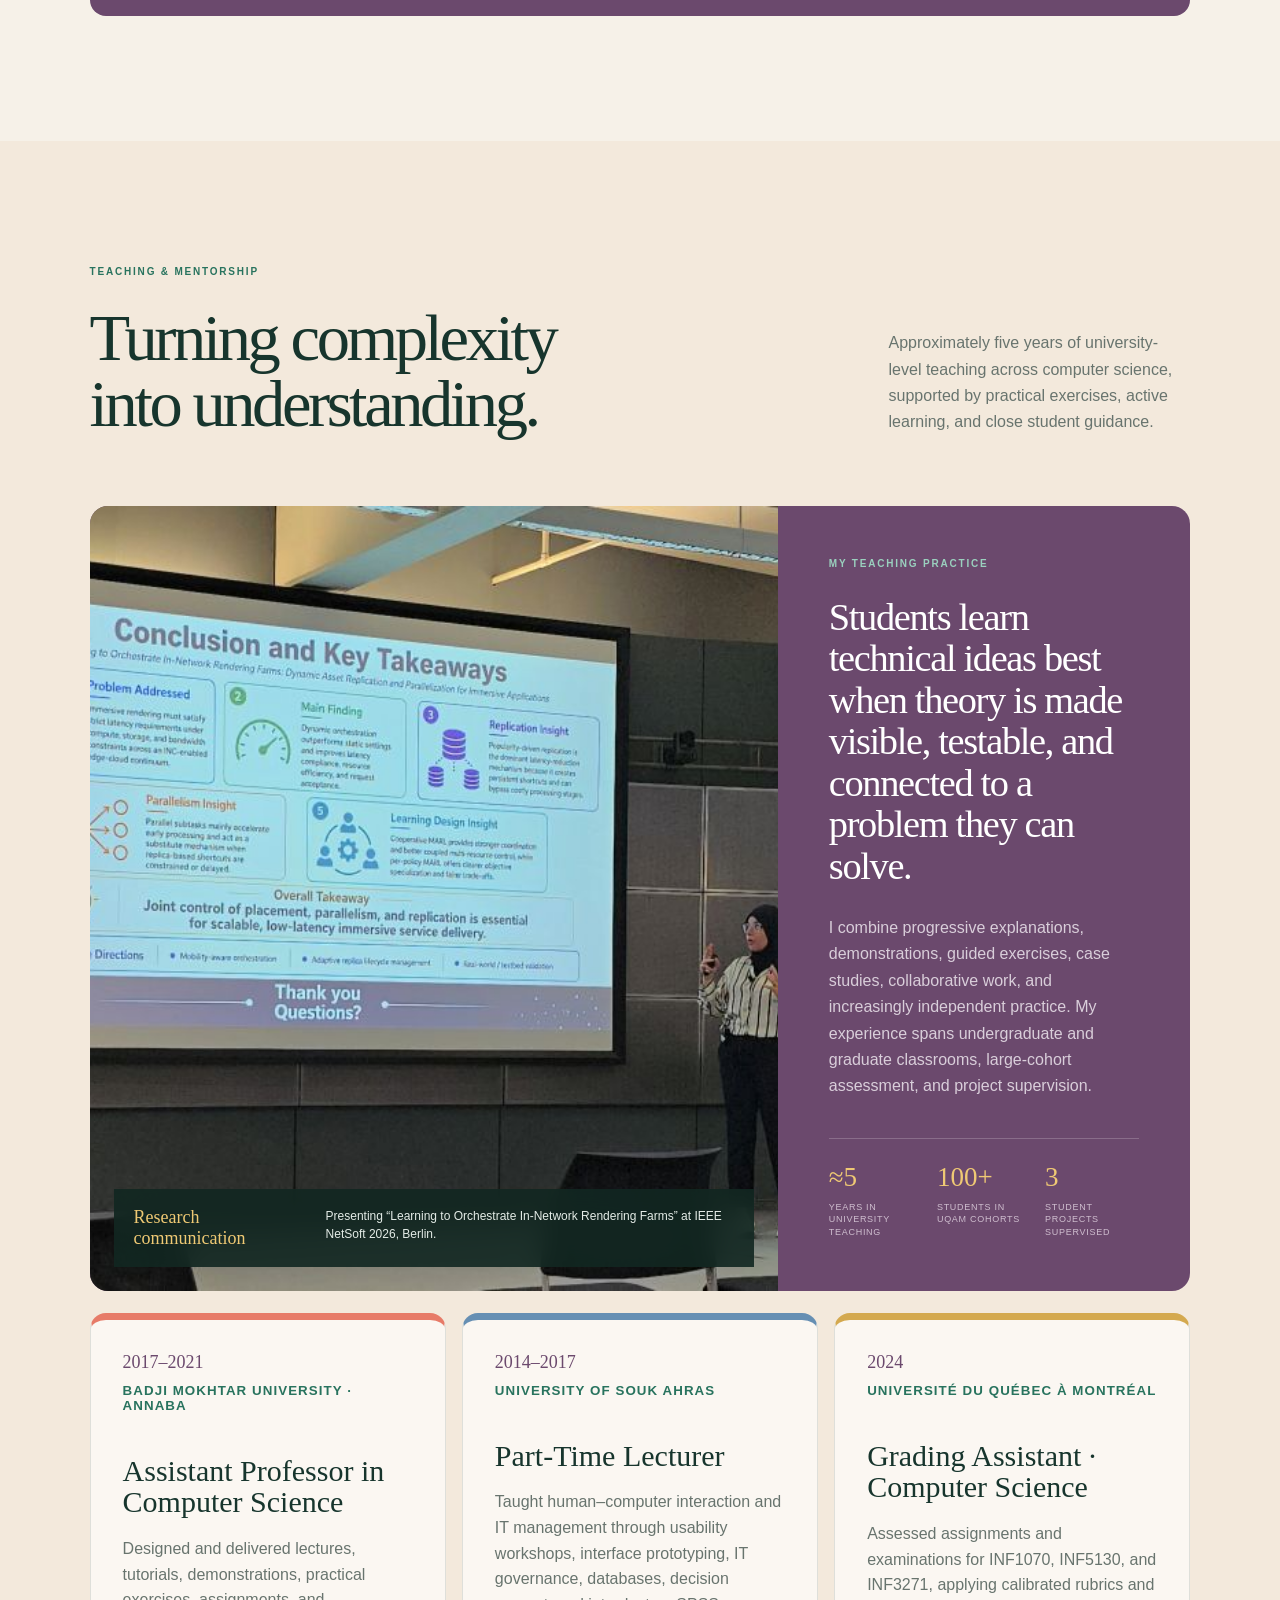
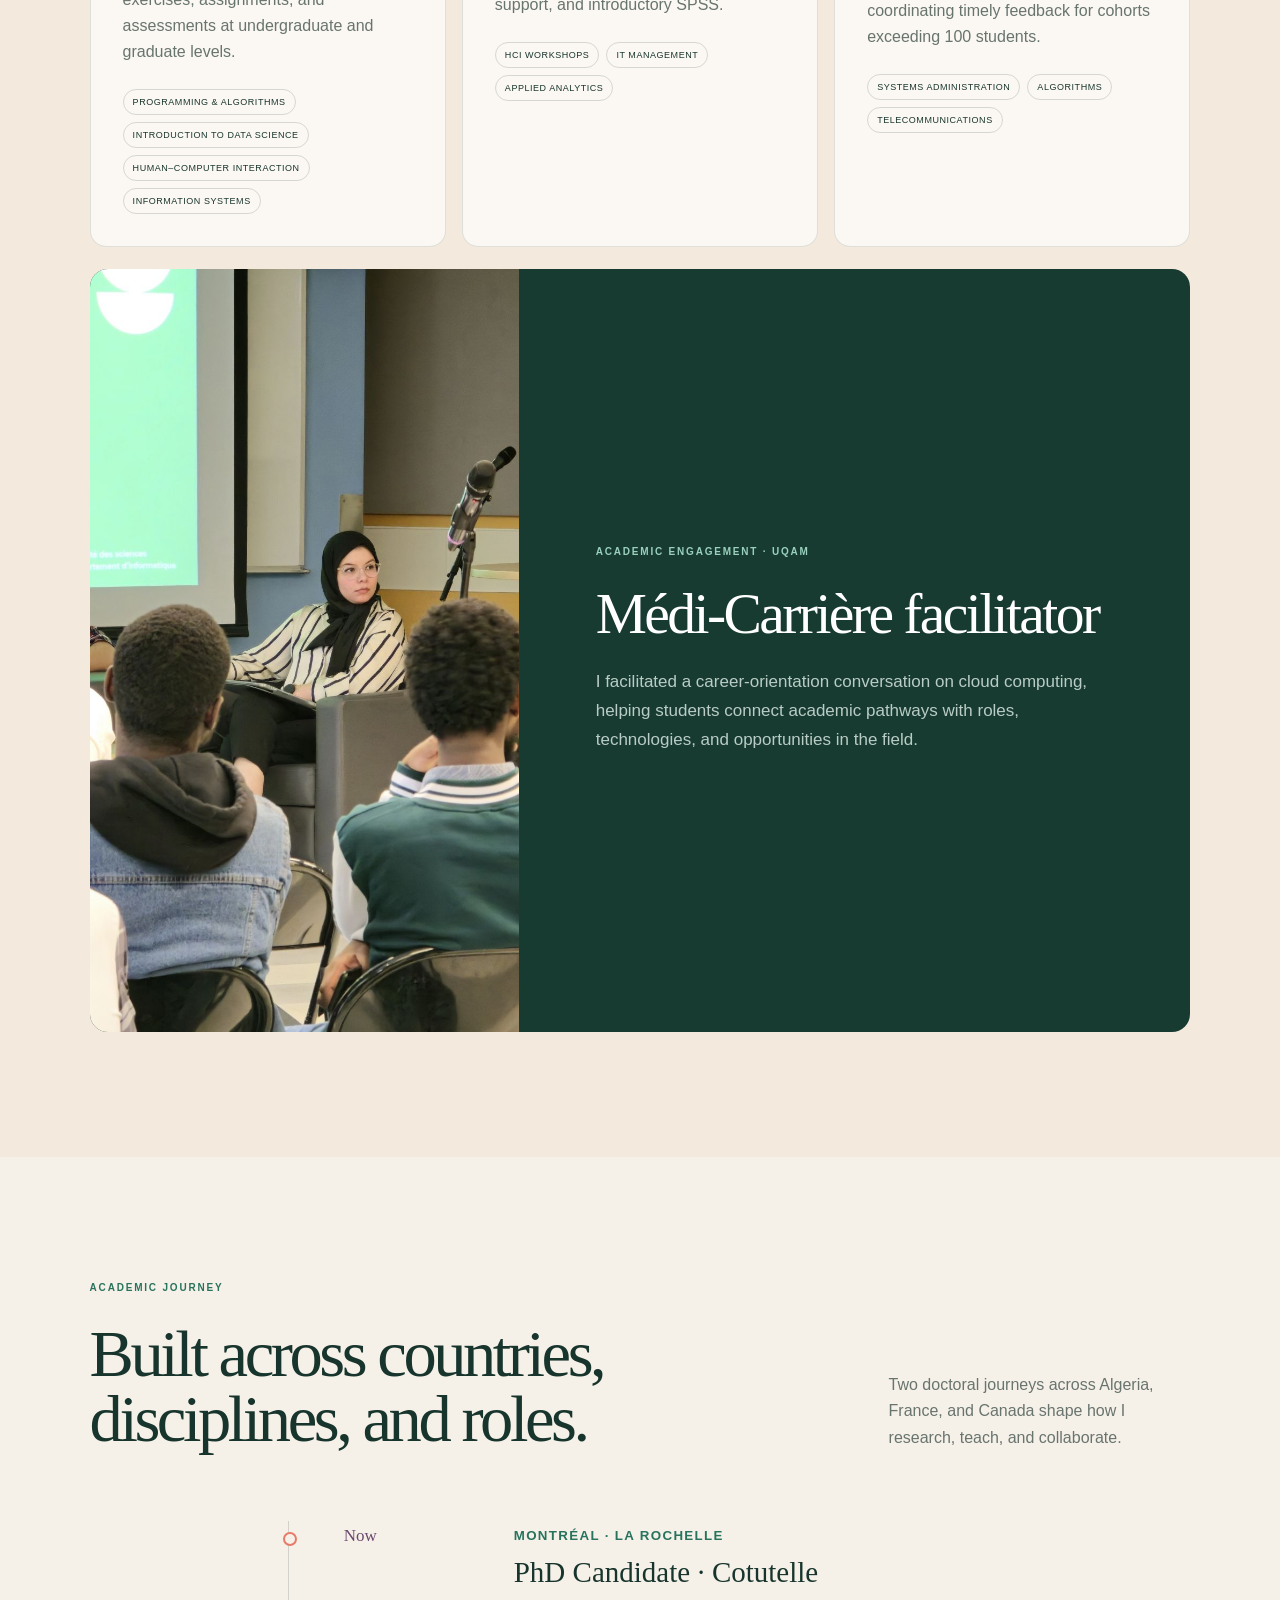
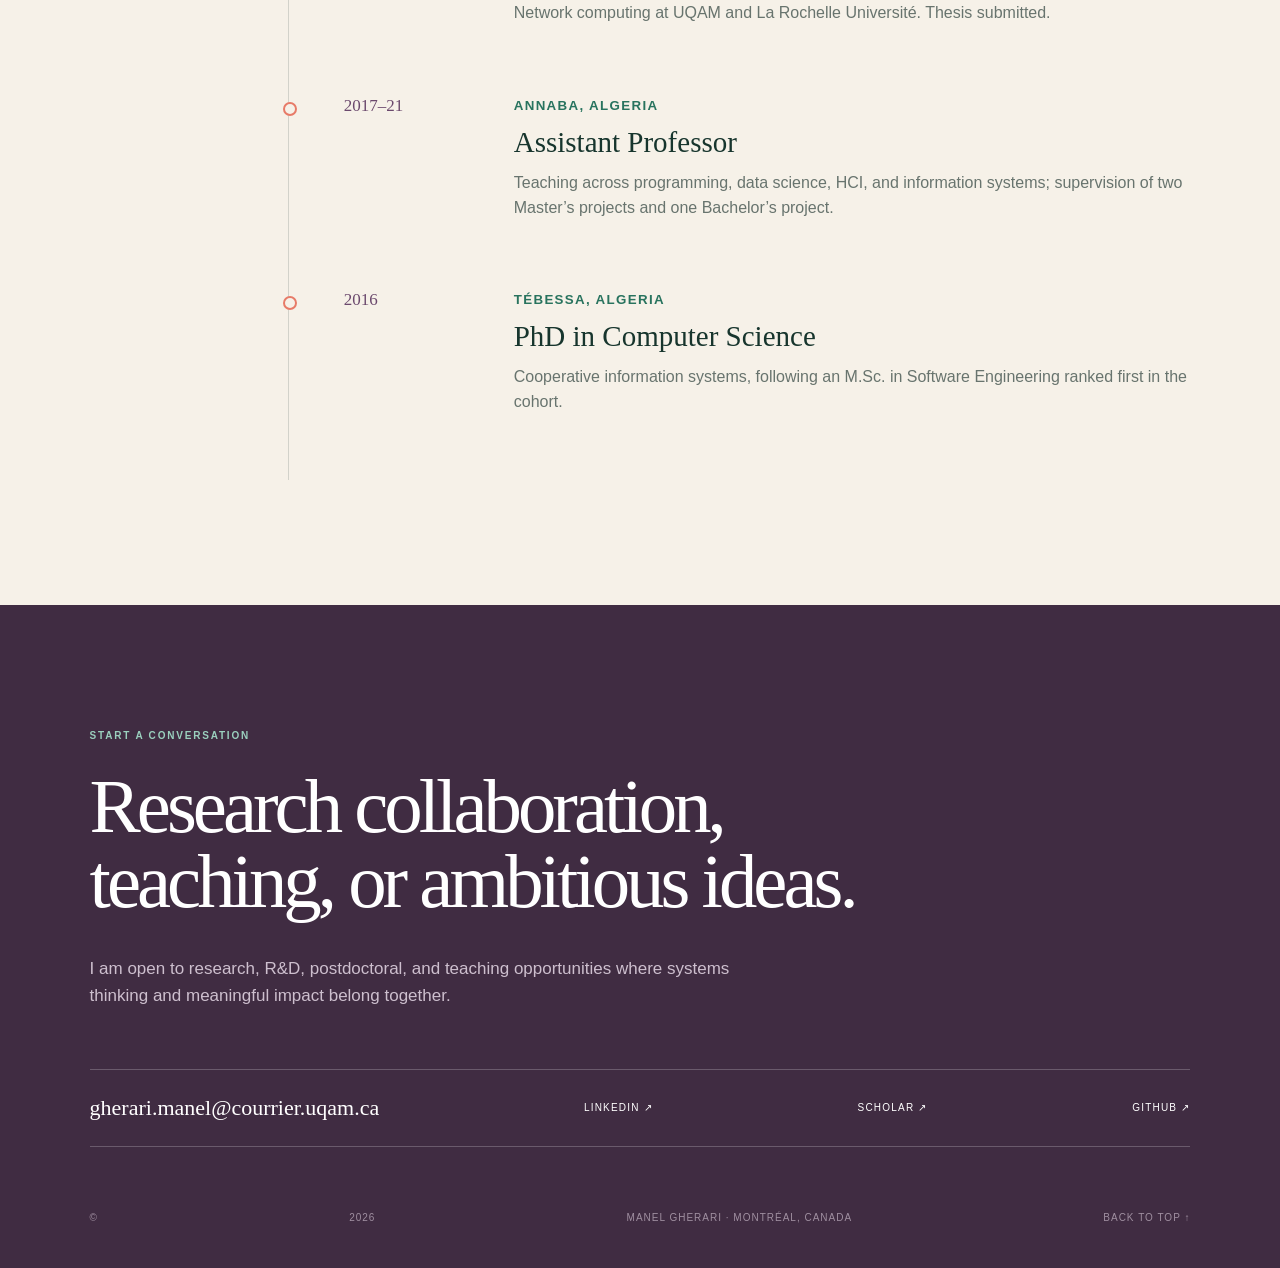
==== commit d3afd09f: "Show first-author publications in venue order" ====
--- a/index.html
+++ b/index.html
@@ -144,14 +144,14 @@
 
     <section class="section publications" id="work">
       <div class="section-head reveal">
-        <div><p class="eyebrow light">Selected publications</p><h2>Research translated<br>into systems.</h2></div>
+        <div><p class="eyebrow light">Selected first-author publications</p><h2>Research translated<br>into systems.</h2></div>
         <a class="text-link pale" href="https://scholar.google.com/citations?hl=en&user=wpQnn3sAAAAJ" target="_blank" rel="noreferrer">Full Google Scholar ↗</a>
       </div>
       <div class="pub-list">
-        <a href="https://dblp.org/rec/conf/netsoft/GherariEGG26" target="_blank" rel="noreferrer"><time>2026</time><small>IEEE NetSoft</small><h3>Learning to Orchestrate In-Network Rendering Farms</h3><i>↗</i></a>
-        <a href="https://ieeexplore.ieee.org/document/10901375/" target="_blank" rel="noreferrer"><time>2024</time><small>IEEE GLOBECOM</small><h3>3C Resource Allocation for Next-Generation Applications</h3><i>↗</i></a>
-        <a href="https://doi.org/10.1016/j.comcom.2024.03.005" target="_blank" rel="noreferrer"><time>2024</time><small>Computer Communications</small><h3>A Survey on Integrated Computing, Caching, and Communication</h3><i>↗</i></a>
-        <a href="https://arxiv.org/abs/2307.08900" target="_blank" rel="noreferrer"><time>2023</time><small>IEEE Communications Magazine</small><h3>In-Network Computing-Enabled Slices for Holographic Applications</h3><i>↗</i></a>
+        <a href="https://ieeexplore.ieee.org/document/11402906/" target="_blank" rel="noreferrer"><time>2026</time><small>IEEE TMLCN · Journal</small><h3>Optimizing Immersive Services with Parallel In-Network Rendering and Deep RL</h3><i>↗</i></a>
+        <a href="https://ieeexplore.ieee.org/document/11303301/" target="_blank" rel="noreferrer"><time>2026</time><small>IEEE Communications Magazine</small><h3>Enhancing Holographic Video Communication with In-Network Computing: An Efficient 3C Resource Allocation Framework</h3><i>↗</i></a>
+        <a href="https://dblp.org/rec/conf/netsoft/GherariEGG26" target="_blank" rel="noreferrer"><time>2026</time><small>IEEE NetSoft · Conference</small><h3>Learning to Orchestrate In-Network Rendering Farms</h3><i>↗</i></a>
+        <a href="https://ieeexplore.ieee.org/document/10901375/" target="_blank" rel="noreferrer"><time>2024</time><small>IEEE GLOBECOM · Conference</small><h3>3C Resource Allocation for Next-Generation Applications in an In-Network Computing-Enabled Edge–Cloud Continuum</h3><i>↗</i></a>
       </div>
     </section>
 
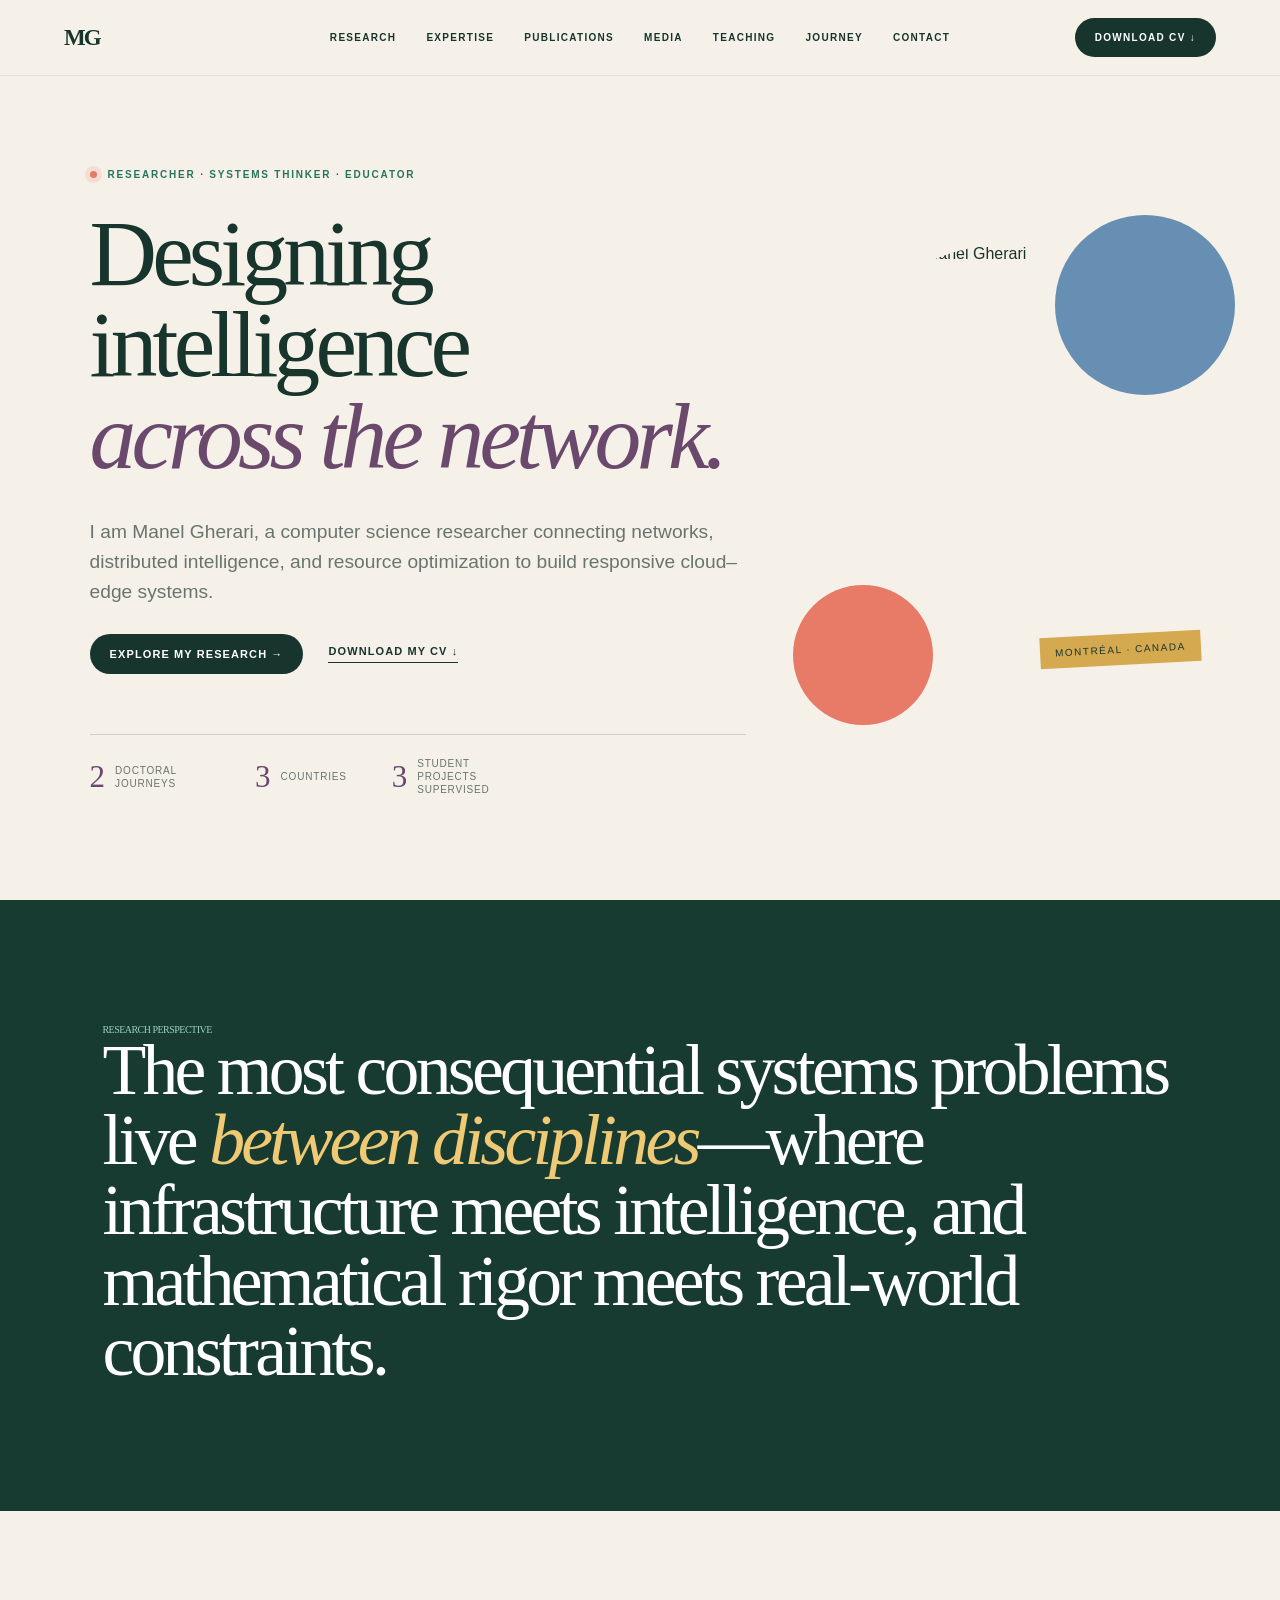
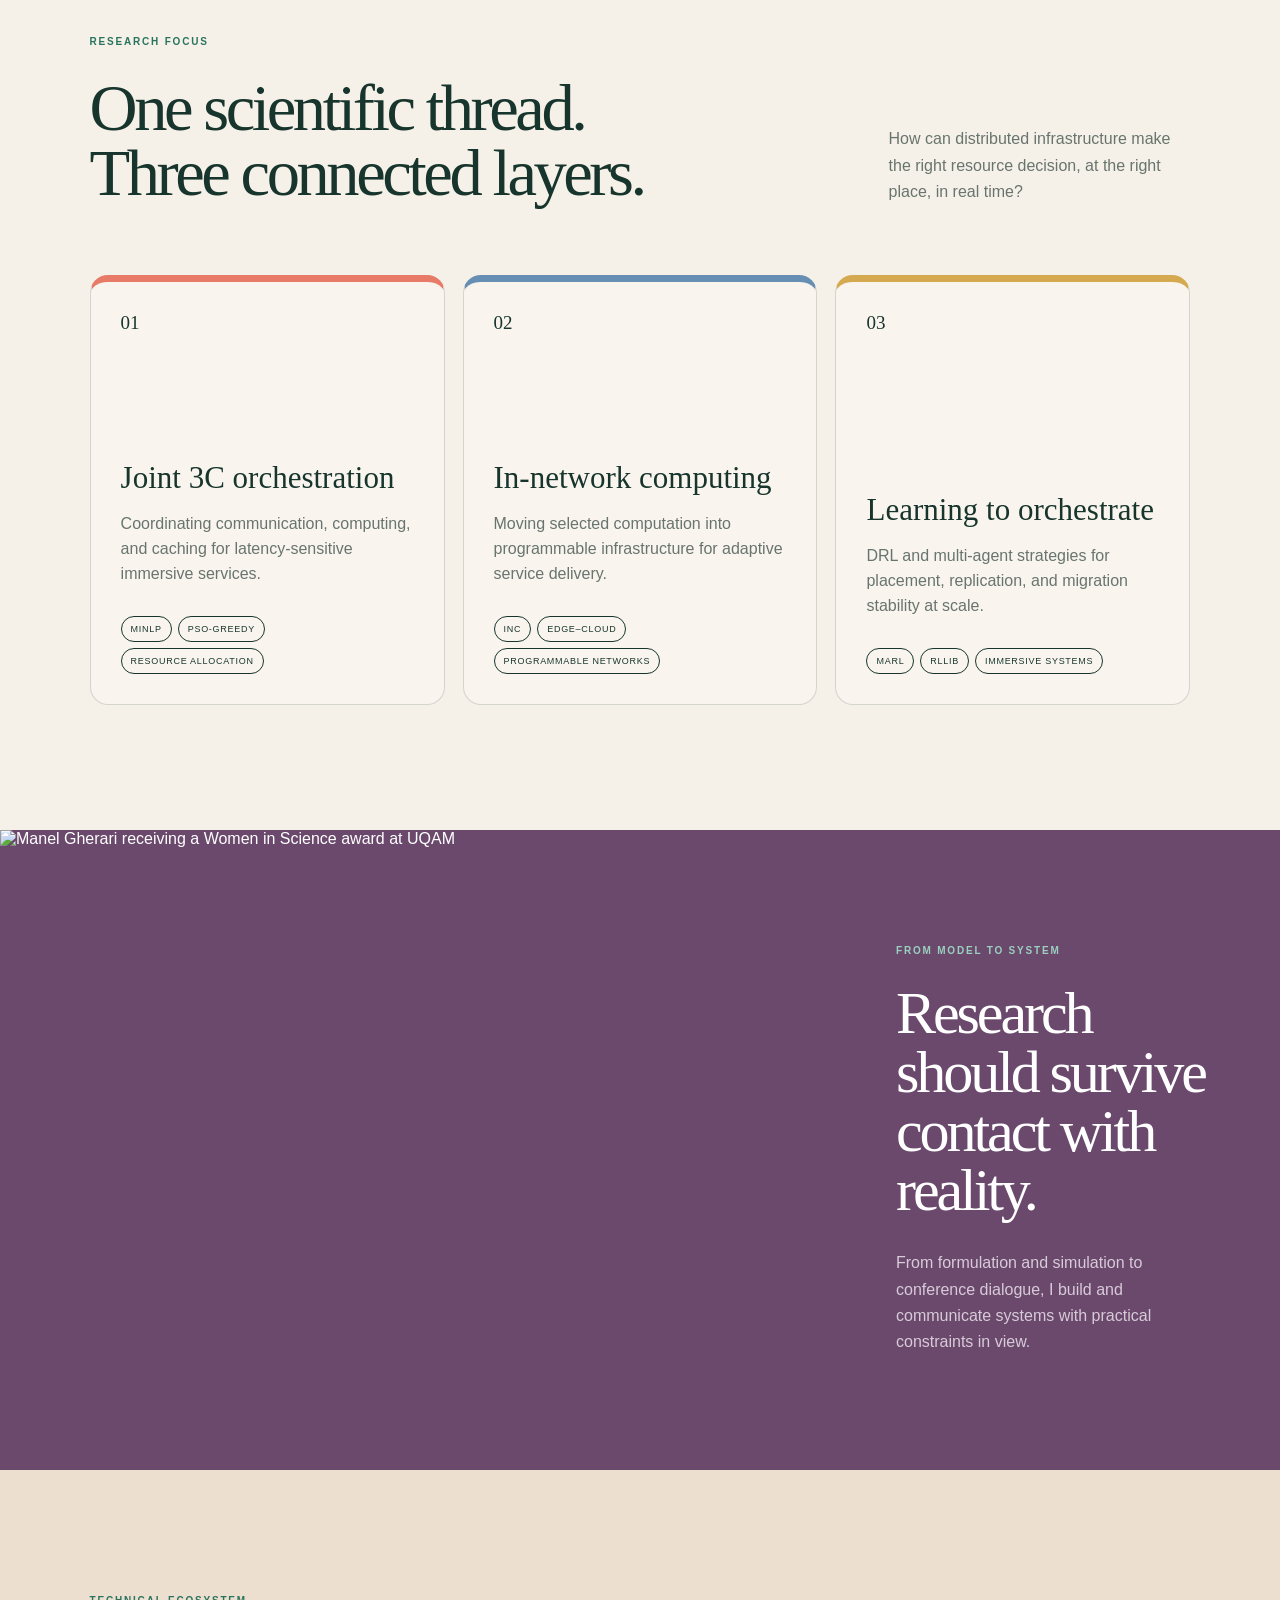
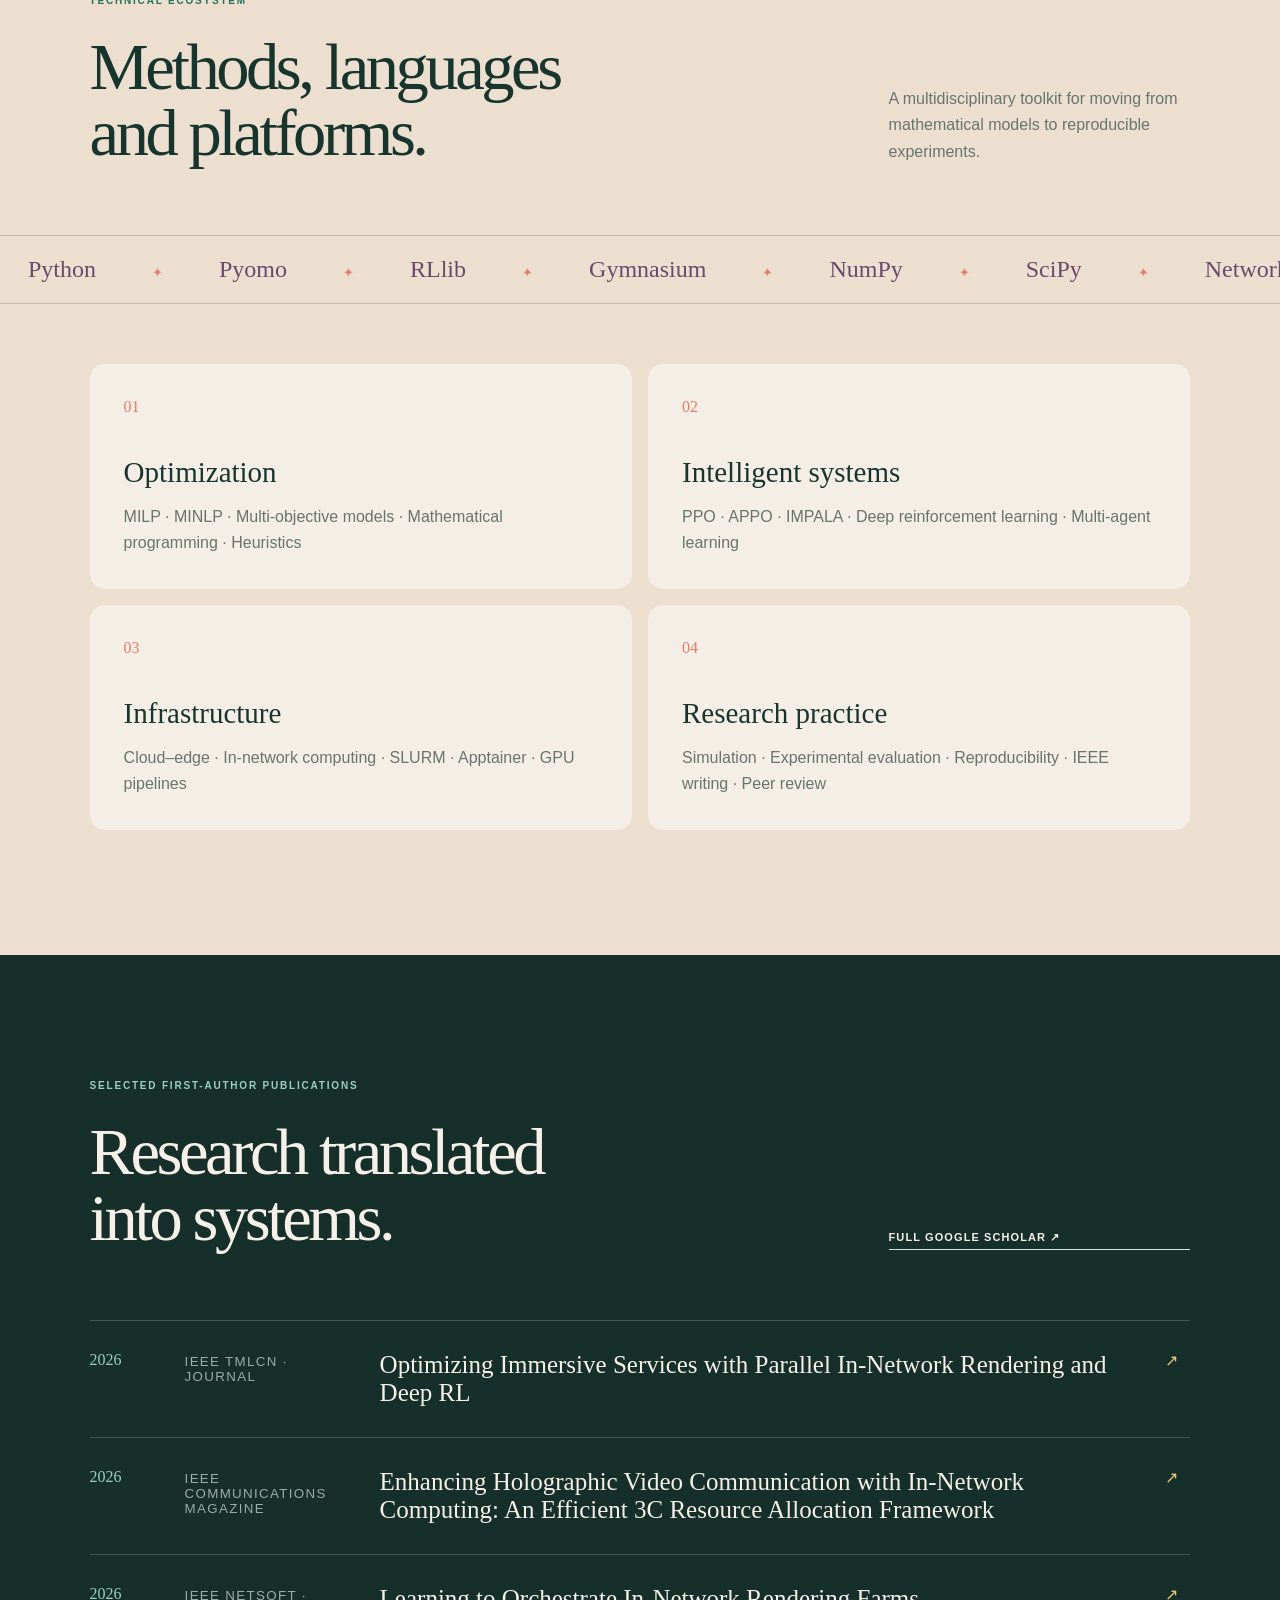
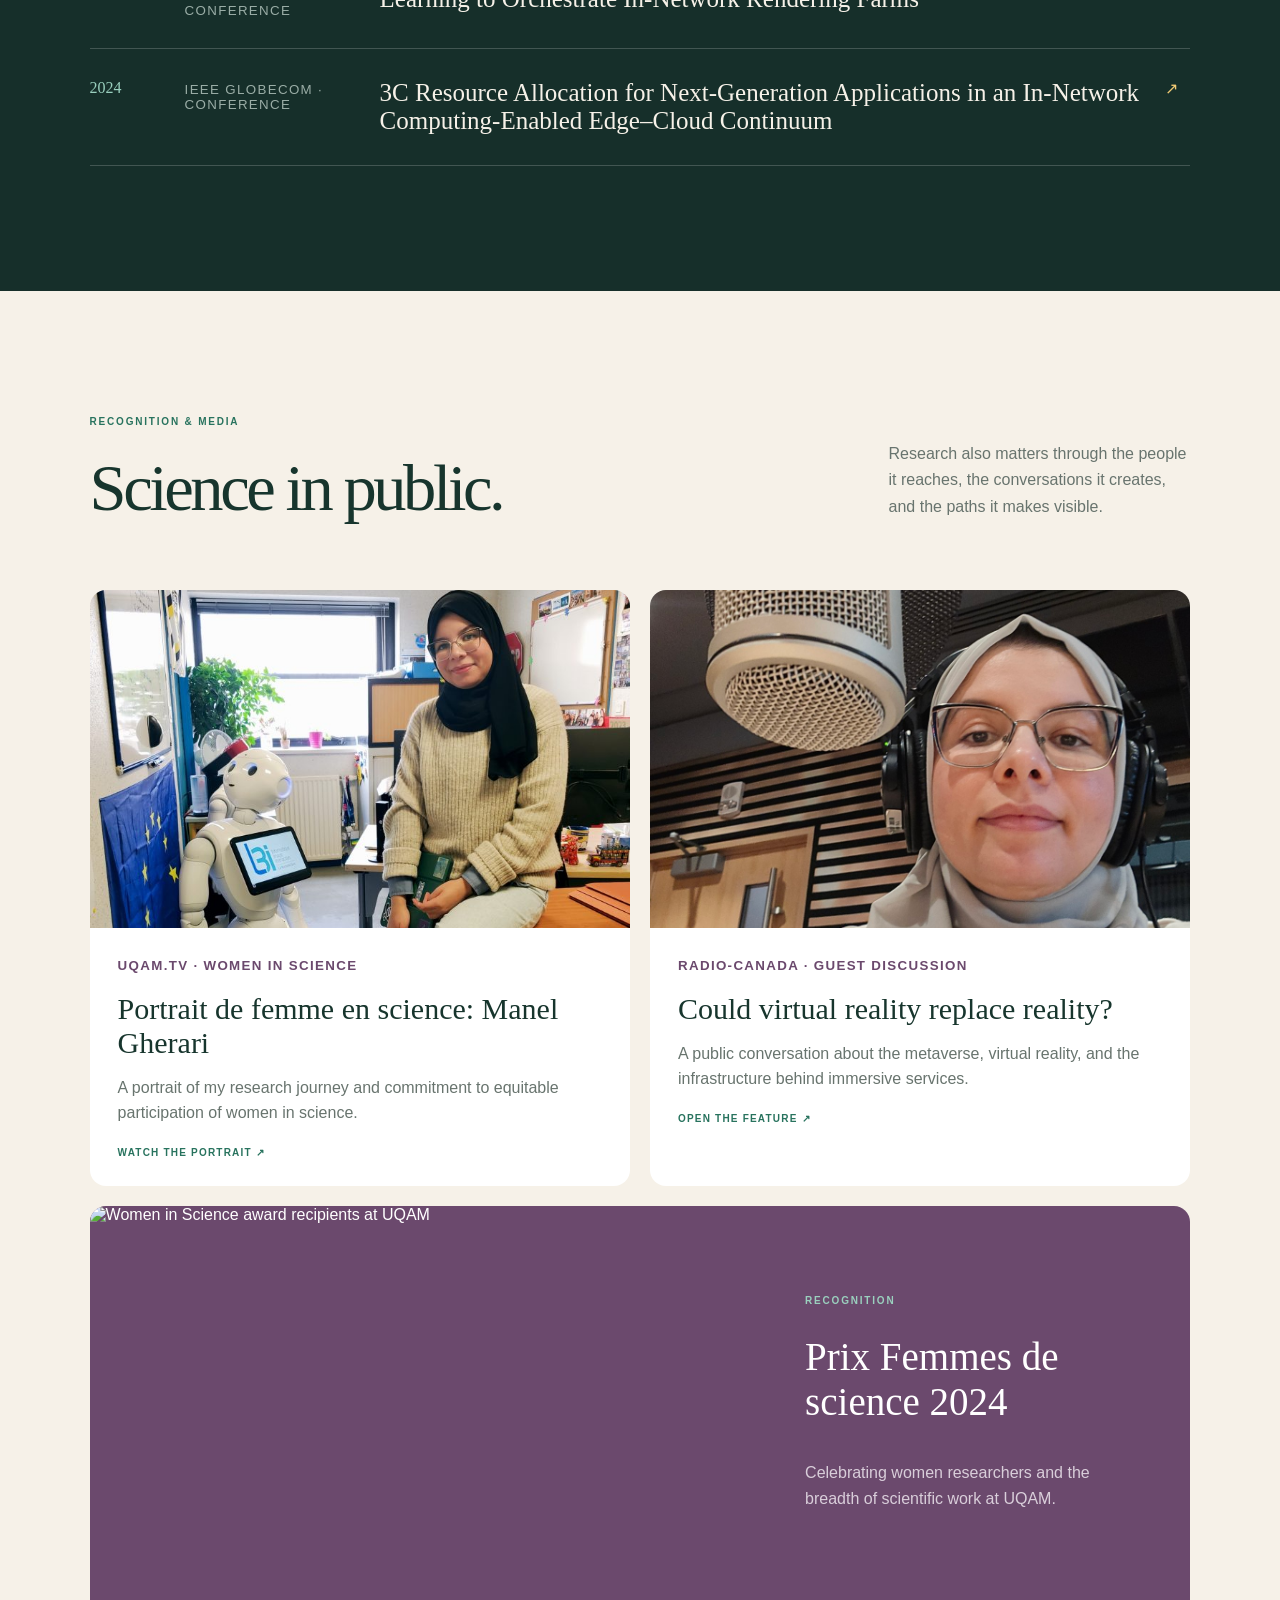
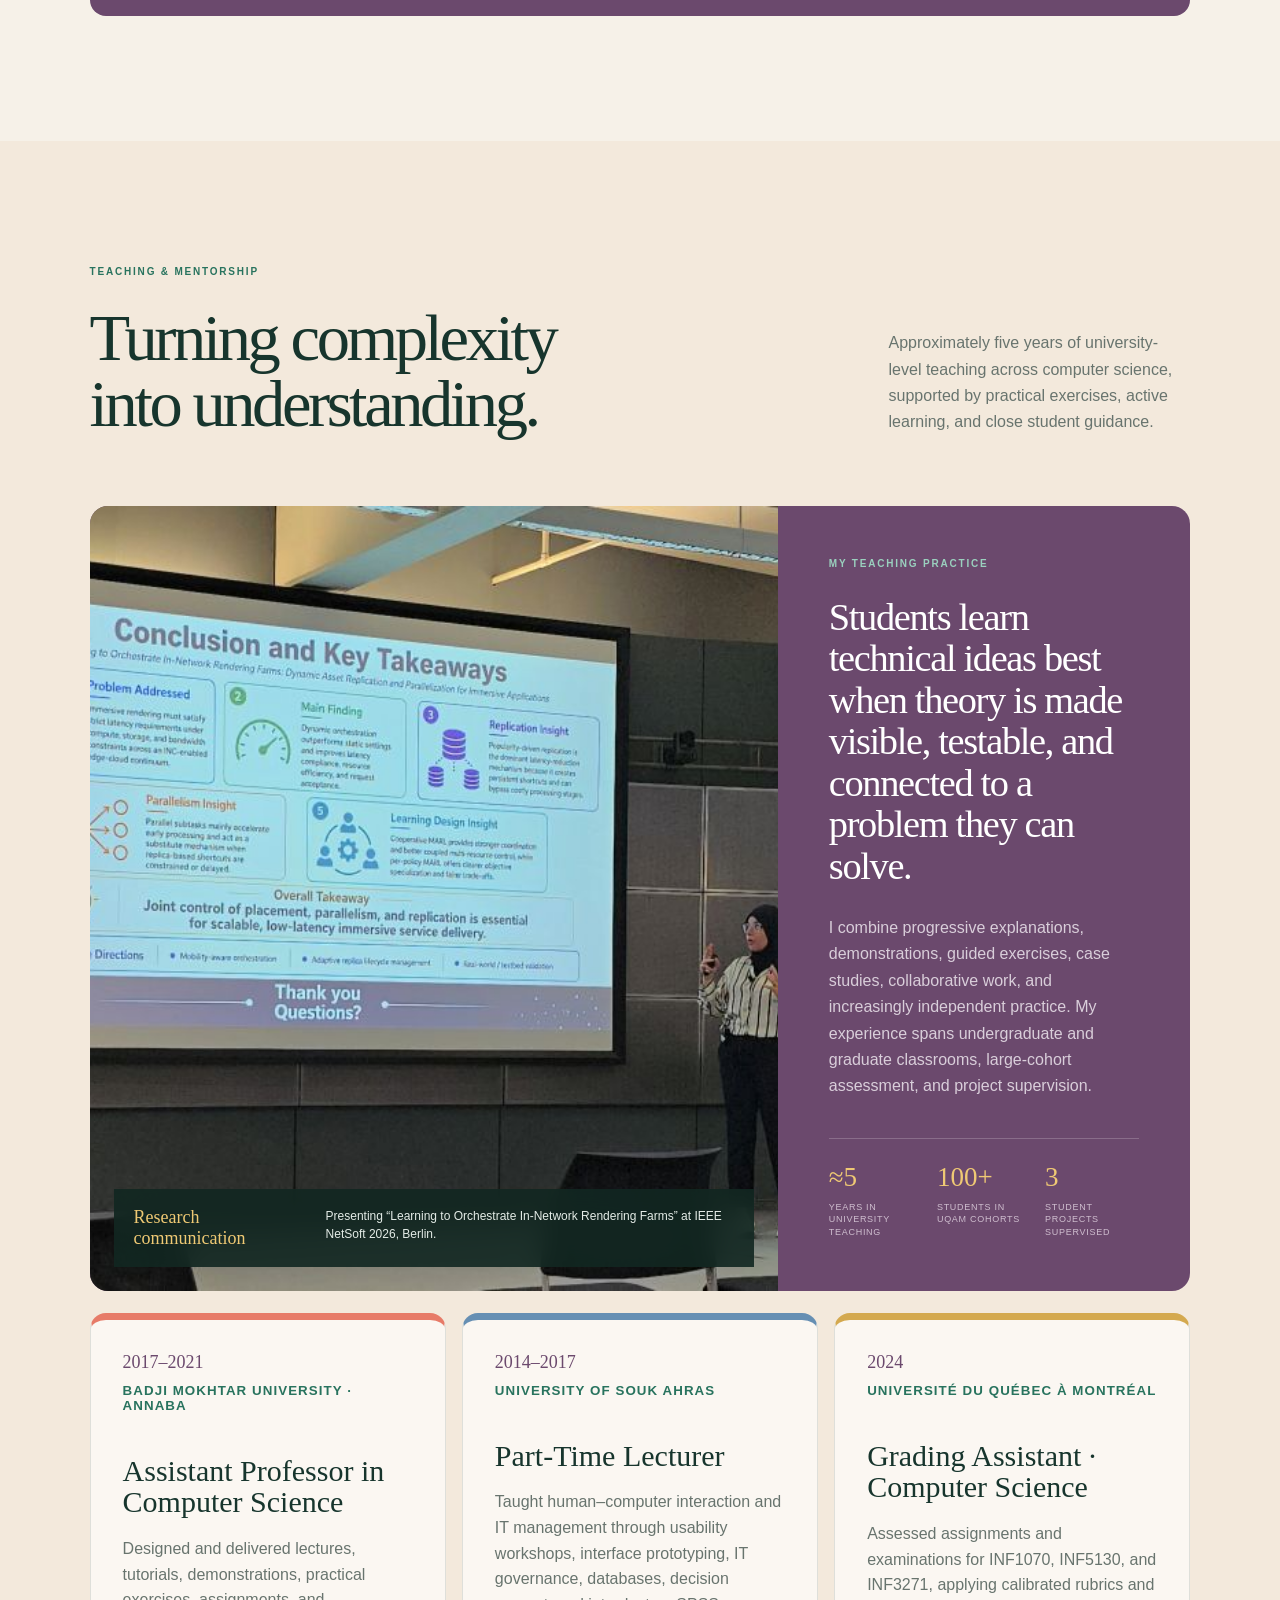
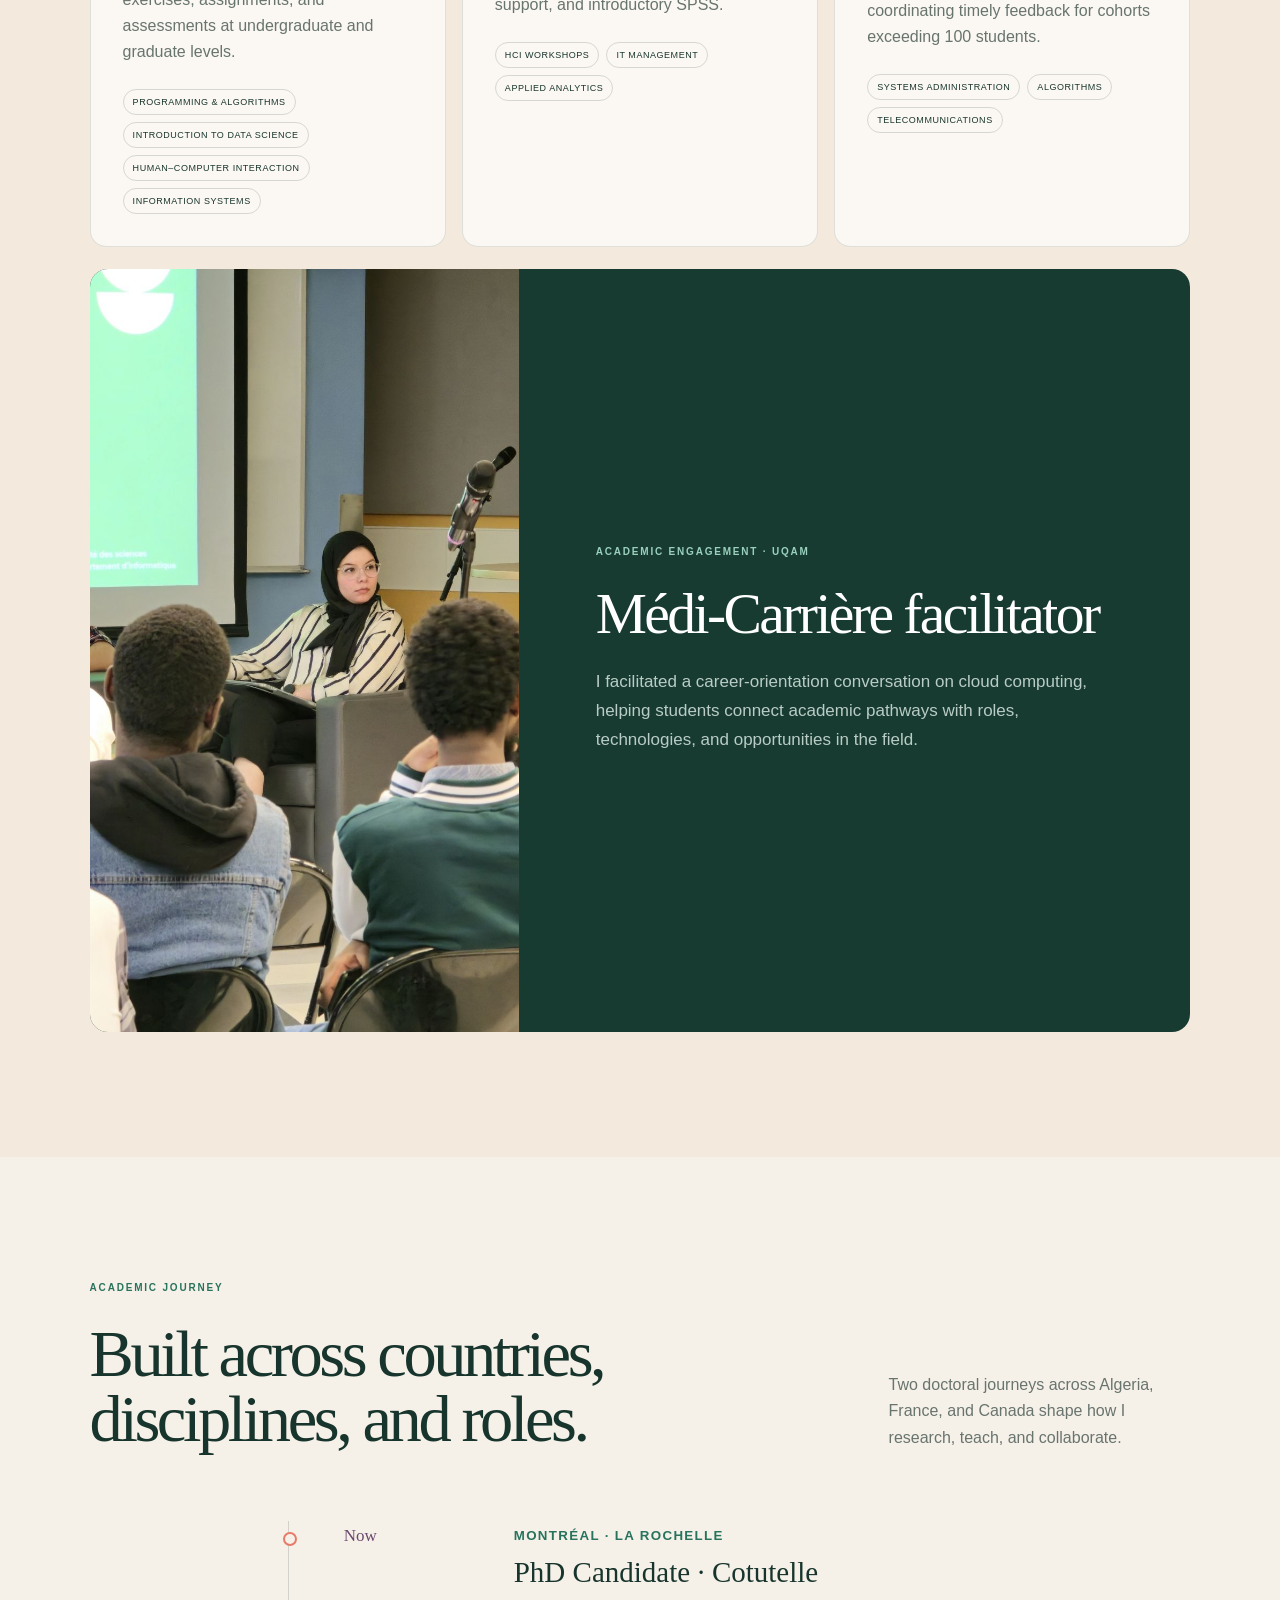
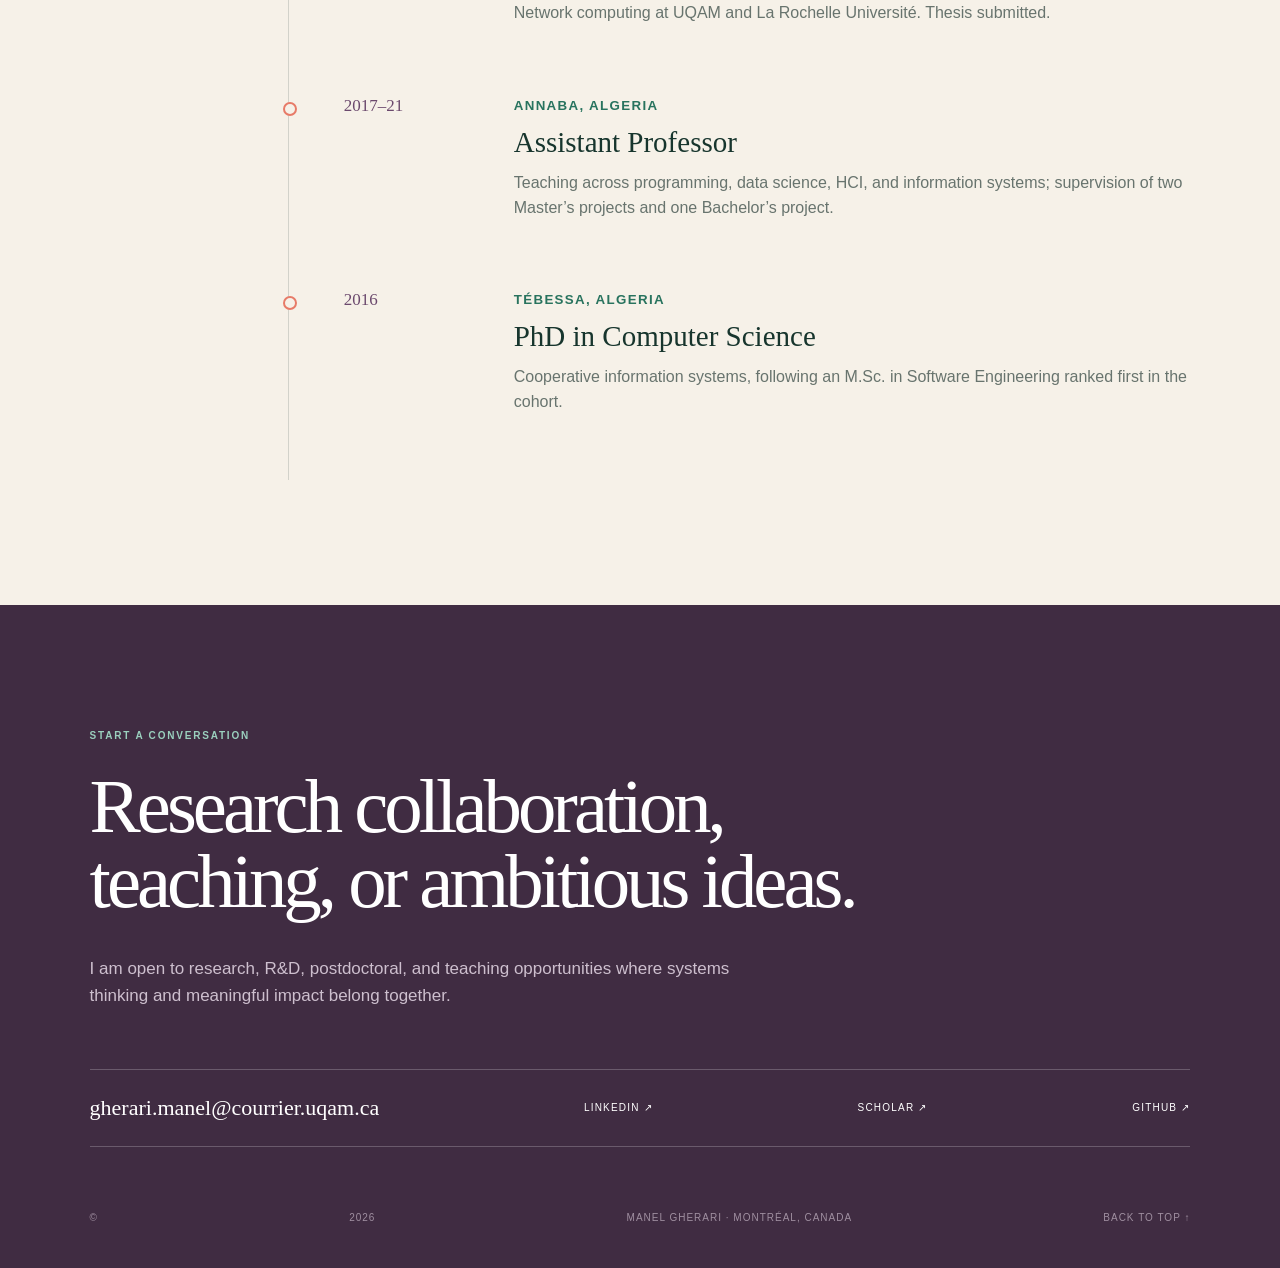
==== commit 7e941971: "Improve portfolio hierarchy and navigation order" ====
--- a/index.html
+++ b/index.html
@@ -72,11 +72,12 @@
   <script src="script.js" defer></script>
 </head>
 <body>
+  <div class="scroll-progress" aria-hidden="true"><span></span></div>
   <a class="skip" href="#main">Skip to content</a>
   <header>
     <a class="mark" href="#top">MG</a>
     <nav aria-label="Primary navigation">
-      <a href="#research">Research</a><a href="#teaching">Teaching</a><a href="#stack">Expertise</a><a href="#work">Publications</a><a href="#media">Media</a>
+      <a href="#research">Research</a><a href="#stack">Expertise</a><a href="#work">Publications</a><a href="#media">Media</a><a href="#teaching">Teaching</a><a href="#journey">Journey</a><a href="#contact">Contact</a>
     </nav>
     <a class="button small" href="Manel_Gherari_CV.html" download>Download CV ↓</a>
   </header>
@@ -112,7 +113,7 @@
     <section class="section" id="research">
       <div class="section-head reveal">
         <div><p class="eyebrow">Research focus</p><h2>One scientific thread.<br>Three connected layers.</h2></div>
-        <p>How can distributed infrastructure make the right resource decision, at the right place, in real time?</p>
+        <p class="signature-line signature-question"><span>How can distributed infrastructure make the right resource decision, at the right place, in real time?</span></p>
       </div>
       <div class="research-grid">
         <article class="research-card coral reveal"><span>01</span><h3>Joint 3C orchestration</h3><p>Coordinating communication, computing, and caching for latency-sensitive immersive services.</p><ul><li>MINLP</li><li>PSO-Greedy</li><li>Resource allocation</li></ul></article>
@@ -179,7 +180,7 @@
     <section class="section teaching" id="teaching">
       <div class="section-head reveal">
         <div><p class="eyebrow">Teaching & mentorship</p><h2>Turning complexity<br>into understanding.</h2></div>
-        <p>Approximately five years of university-level teaching across computer science, supported by practical exercises, active learning, and close student guidance.</p>
+        <p class="signature-line signature-teaching"><span>Approximately five years of university-level teaching across computer science, supported by practical exercises, active learning, and close student guidance.</span></p>
       </div>
 
       <div class="teaching-lead">
@@ -233,8 +234,8 @@
       </div>
     </section>
 
-    <section class="section journey">
-      <div class="section-head reveal"><div><p class="eyebrow">Academic journey</p><h2>Built across countries,<br>disciplines, and roles.</h2></div><p>Two doctoral journeys across Algeria, France, and Canada shape how I research, teach, and collaborate.</p></div>
+    <section class="section journey" id="journey">
+      <div class="section-head reveal"><div><p class="eyebrow">Academic journey</p><h2>Built across countries,<br>disciplines, and roles.</h2></div><p class="signature-line signature-journey"><span>Two doctoral journeys across Algeria, France, and Canada shape how I research, teach, and collaborate.</span></p></div>
       <div class="timeline">
         <article><time>Now</time><div><small>Montréal · La Rochelle</small><h3>PhD Candidate · Cotutelle</h3><p>Network computing at UQAM and La Rochelle Université. Thesis submitted.</p></div></article>
         <article><time>2017–21</time><div><small>Annaba, Algeria</small><h3>Assistant Professor</h3><p>Teaching across programming, data science, HCI, and information systems; supervision of two Master’s projects and one Bachelor’s project.</p></div></article>
@@ -244,7 +245,7 @@
   </main>
 
   <footer id="contact">
-    <p class="eyebrow light">Start a conversation</p>
+    <p class="eyebrow light conversation-kicker"><span>Start a conversation</span></p>
     <h2>Research collaboration,<br>teaching, or ambitious ideas.</h2>
     <p>I am open to research, R&amp;D, postdoctoral, and teaching opportunities where systems thinking and meaningful impact belong together.</p>
     <div class="contact-links">
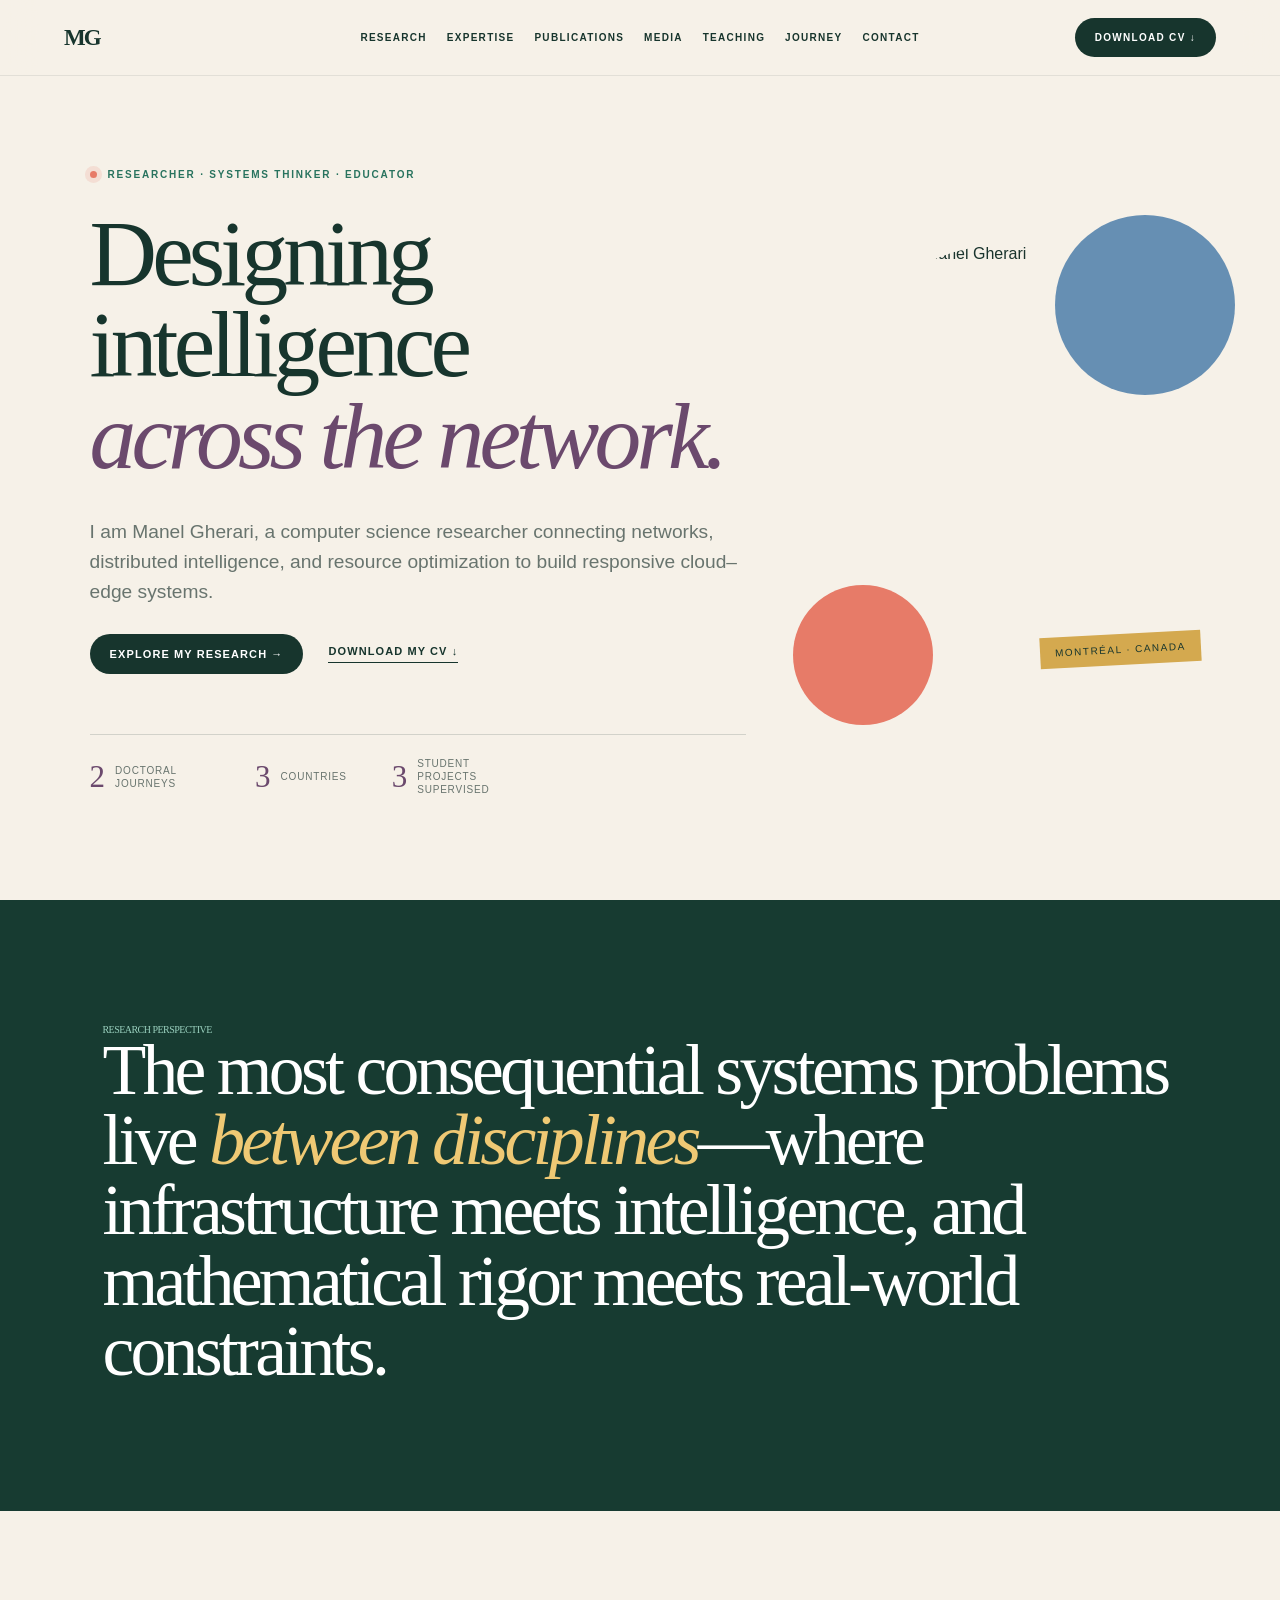
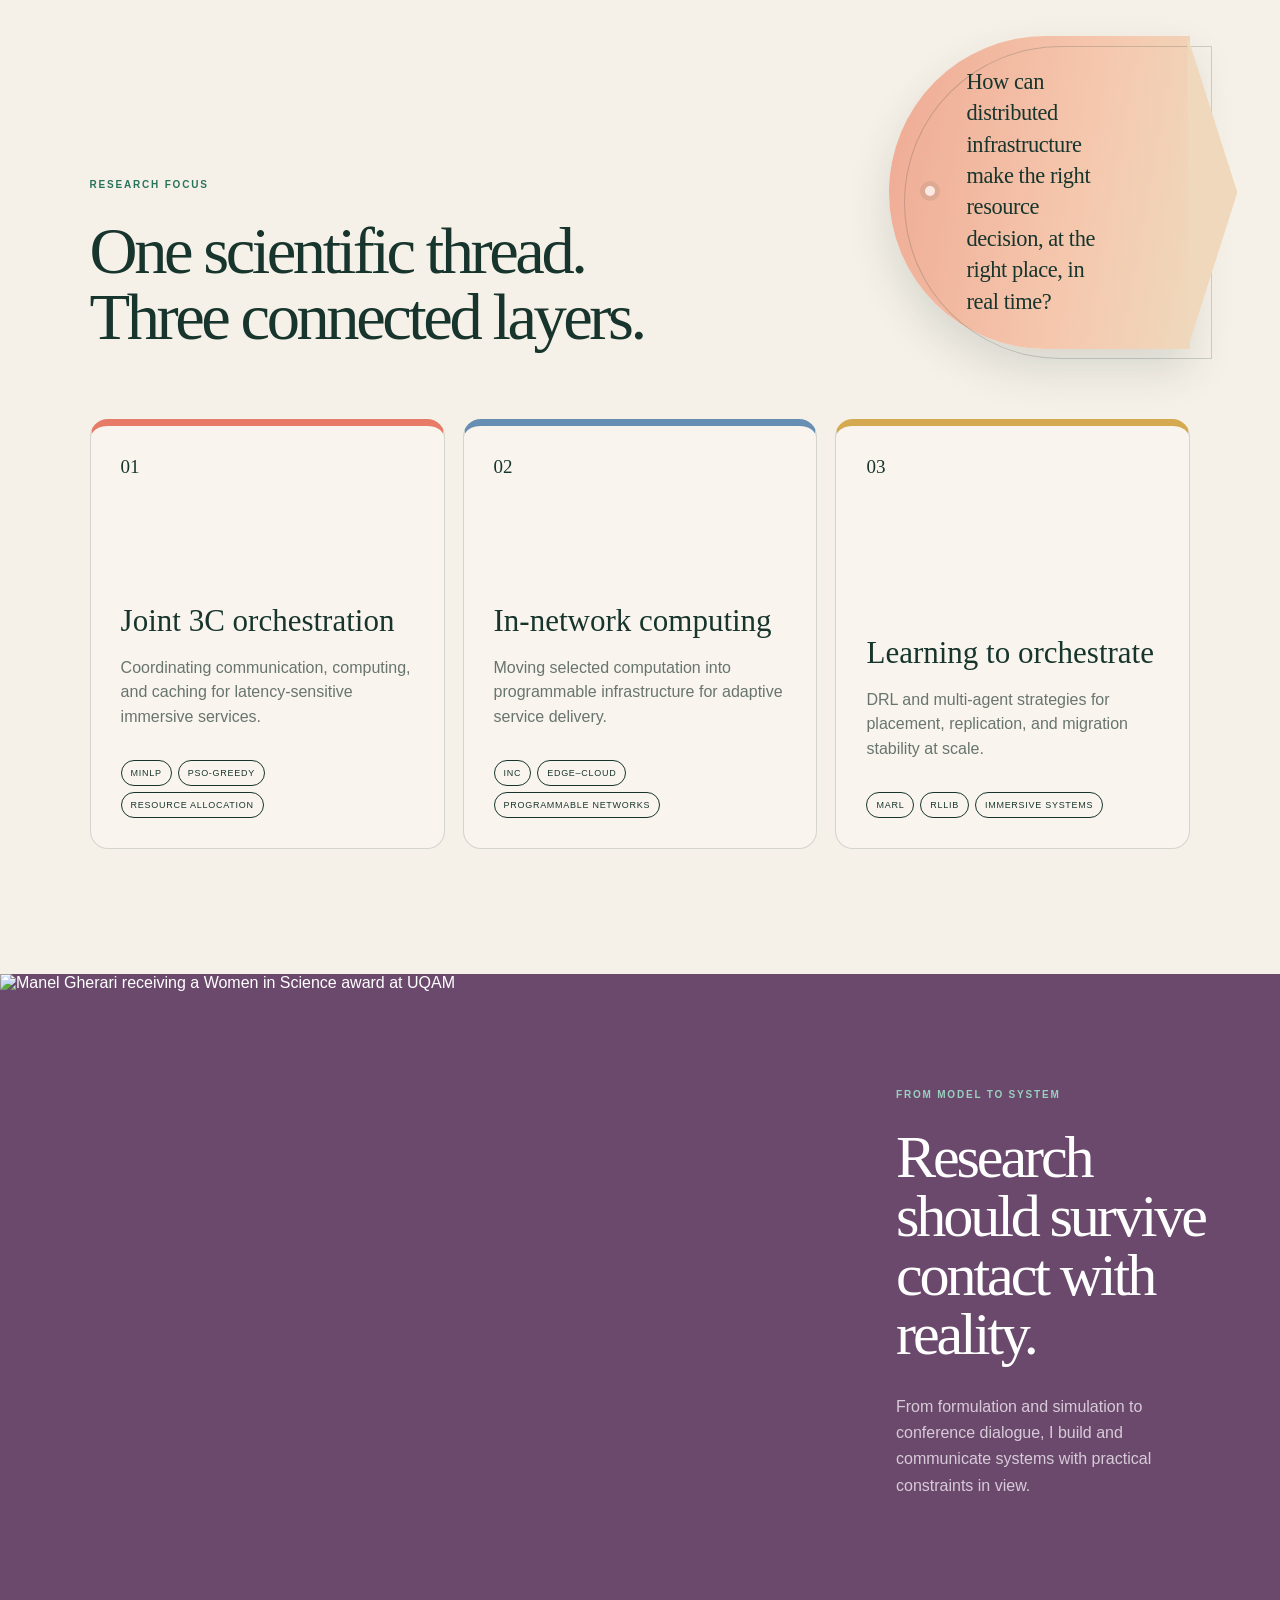
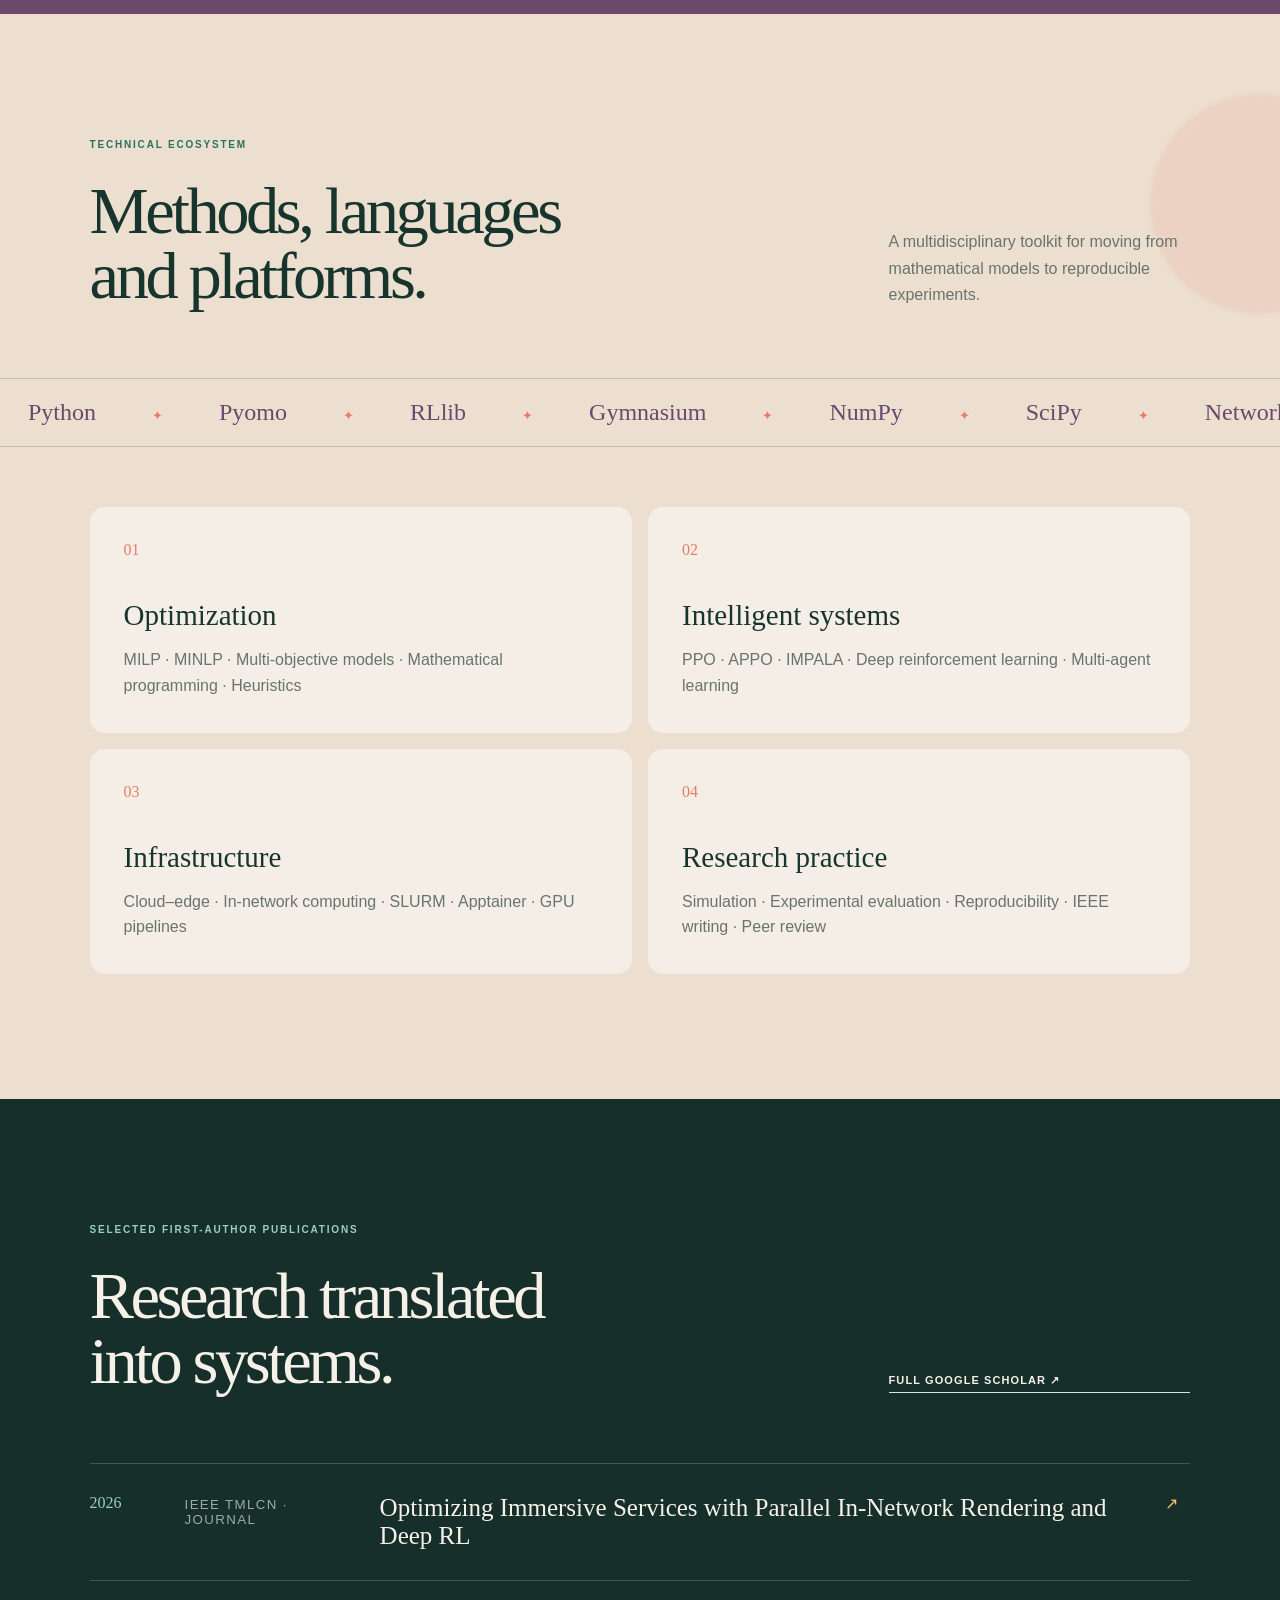
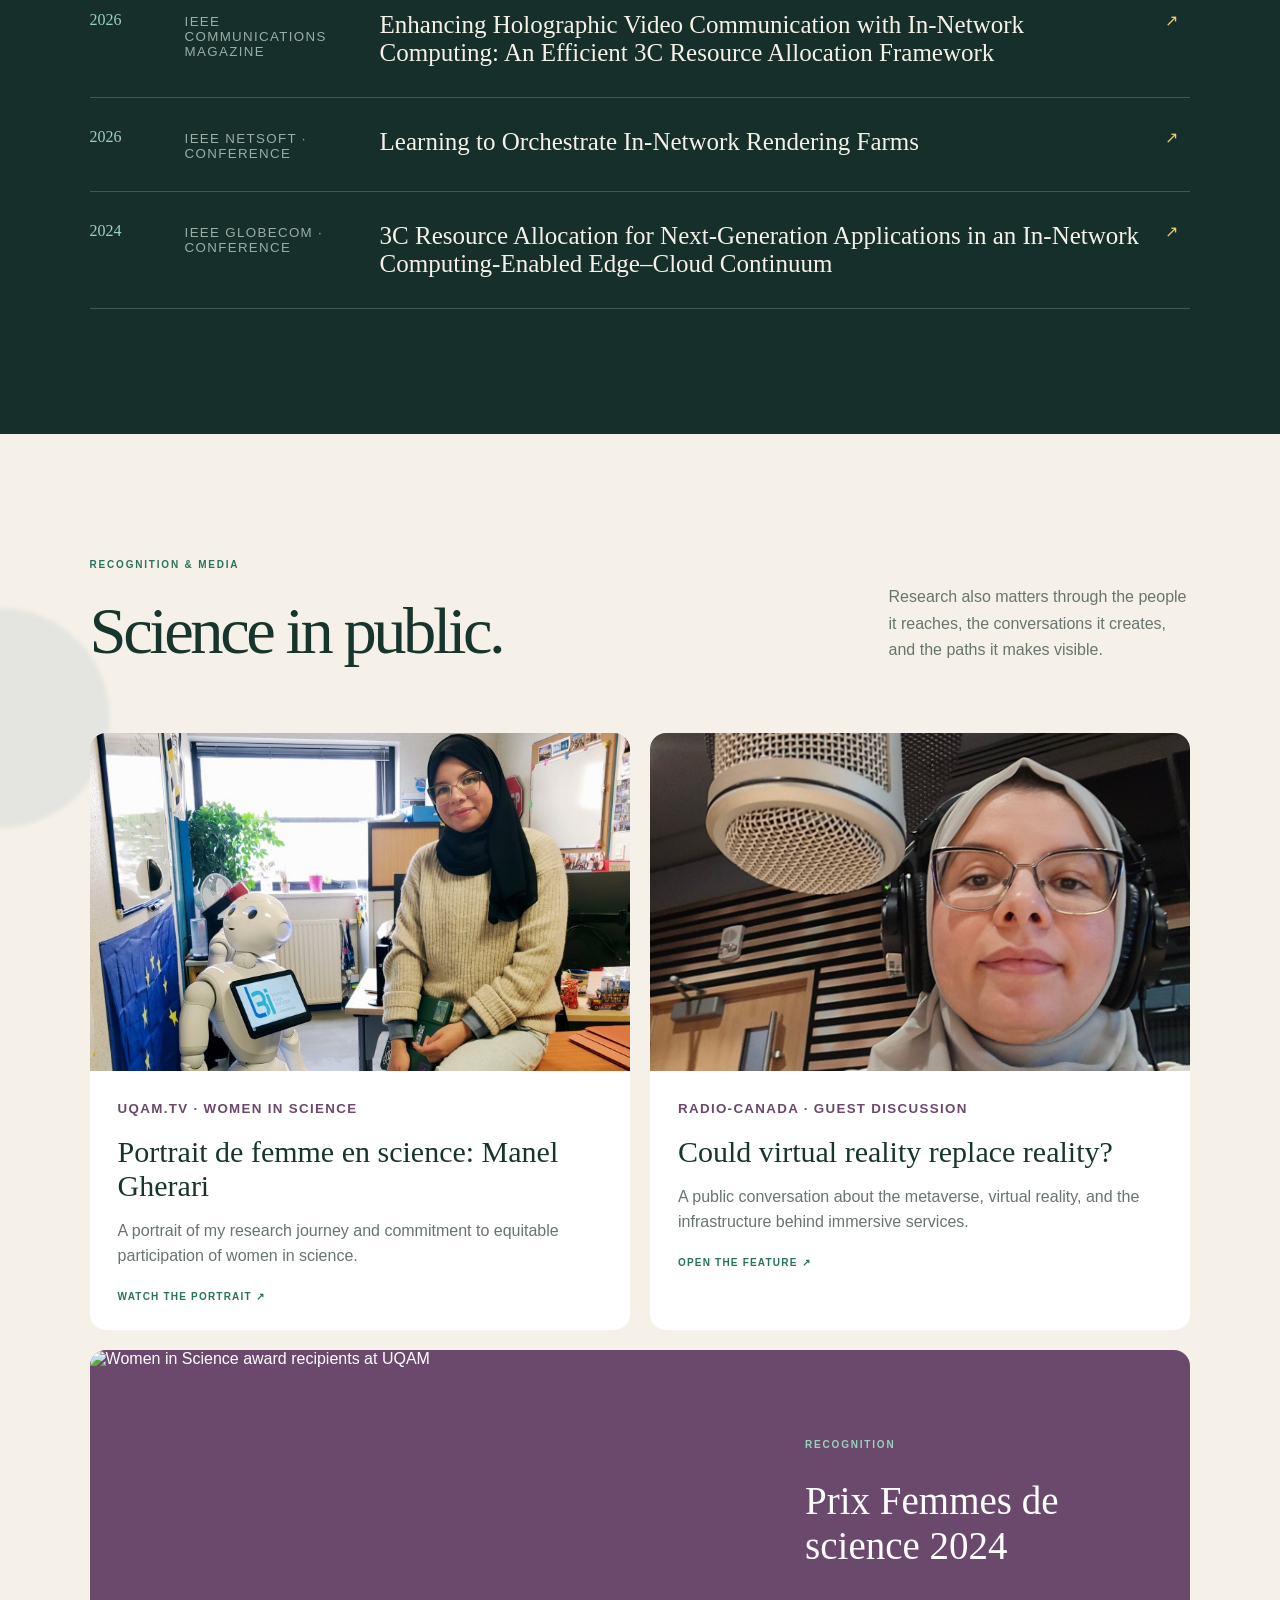
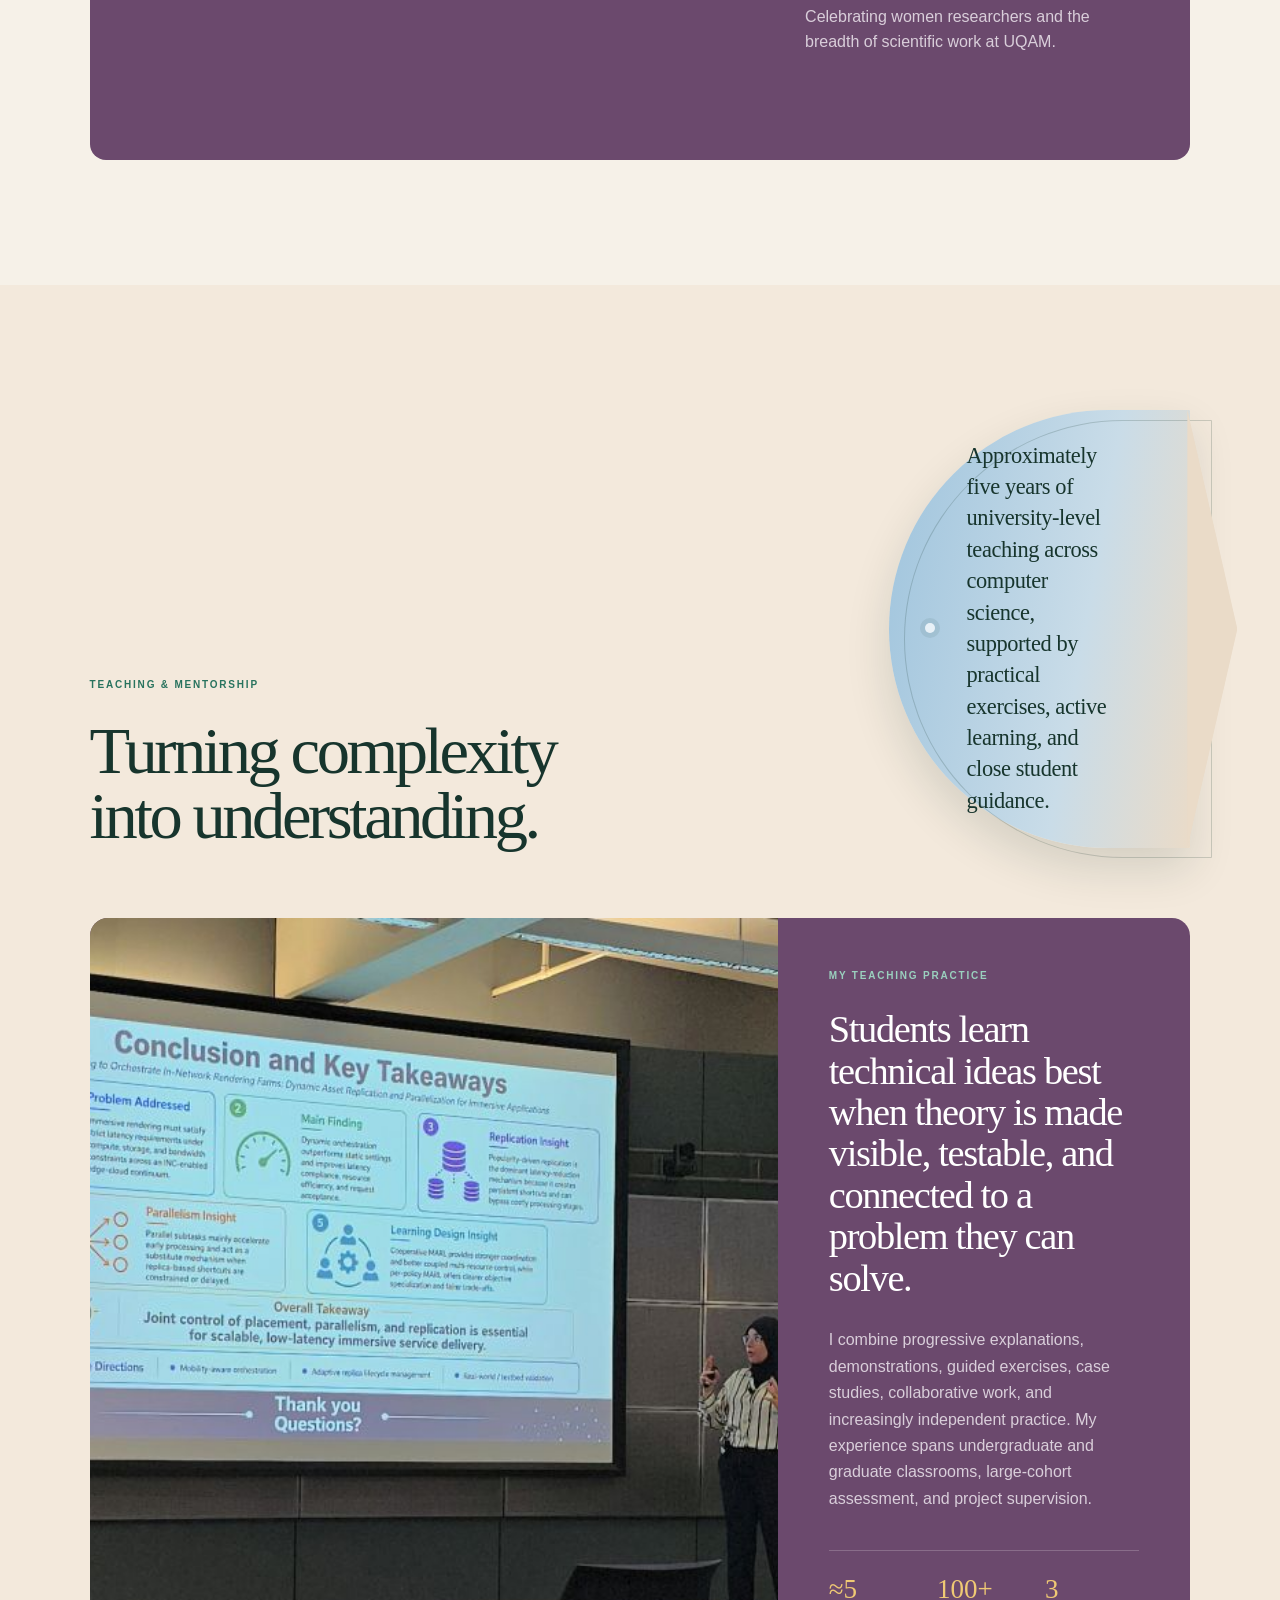
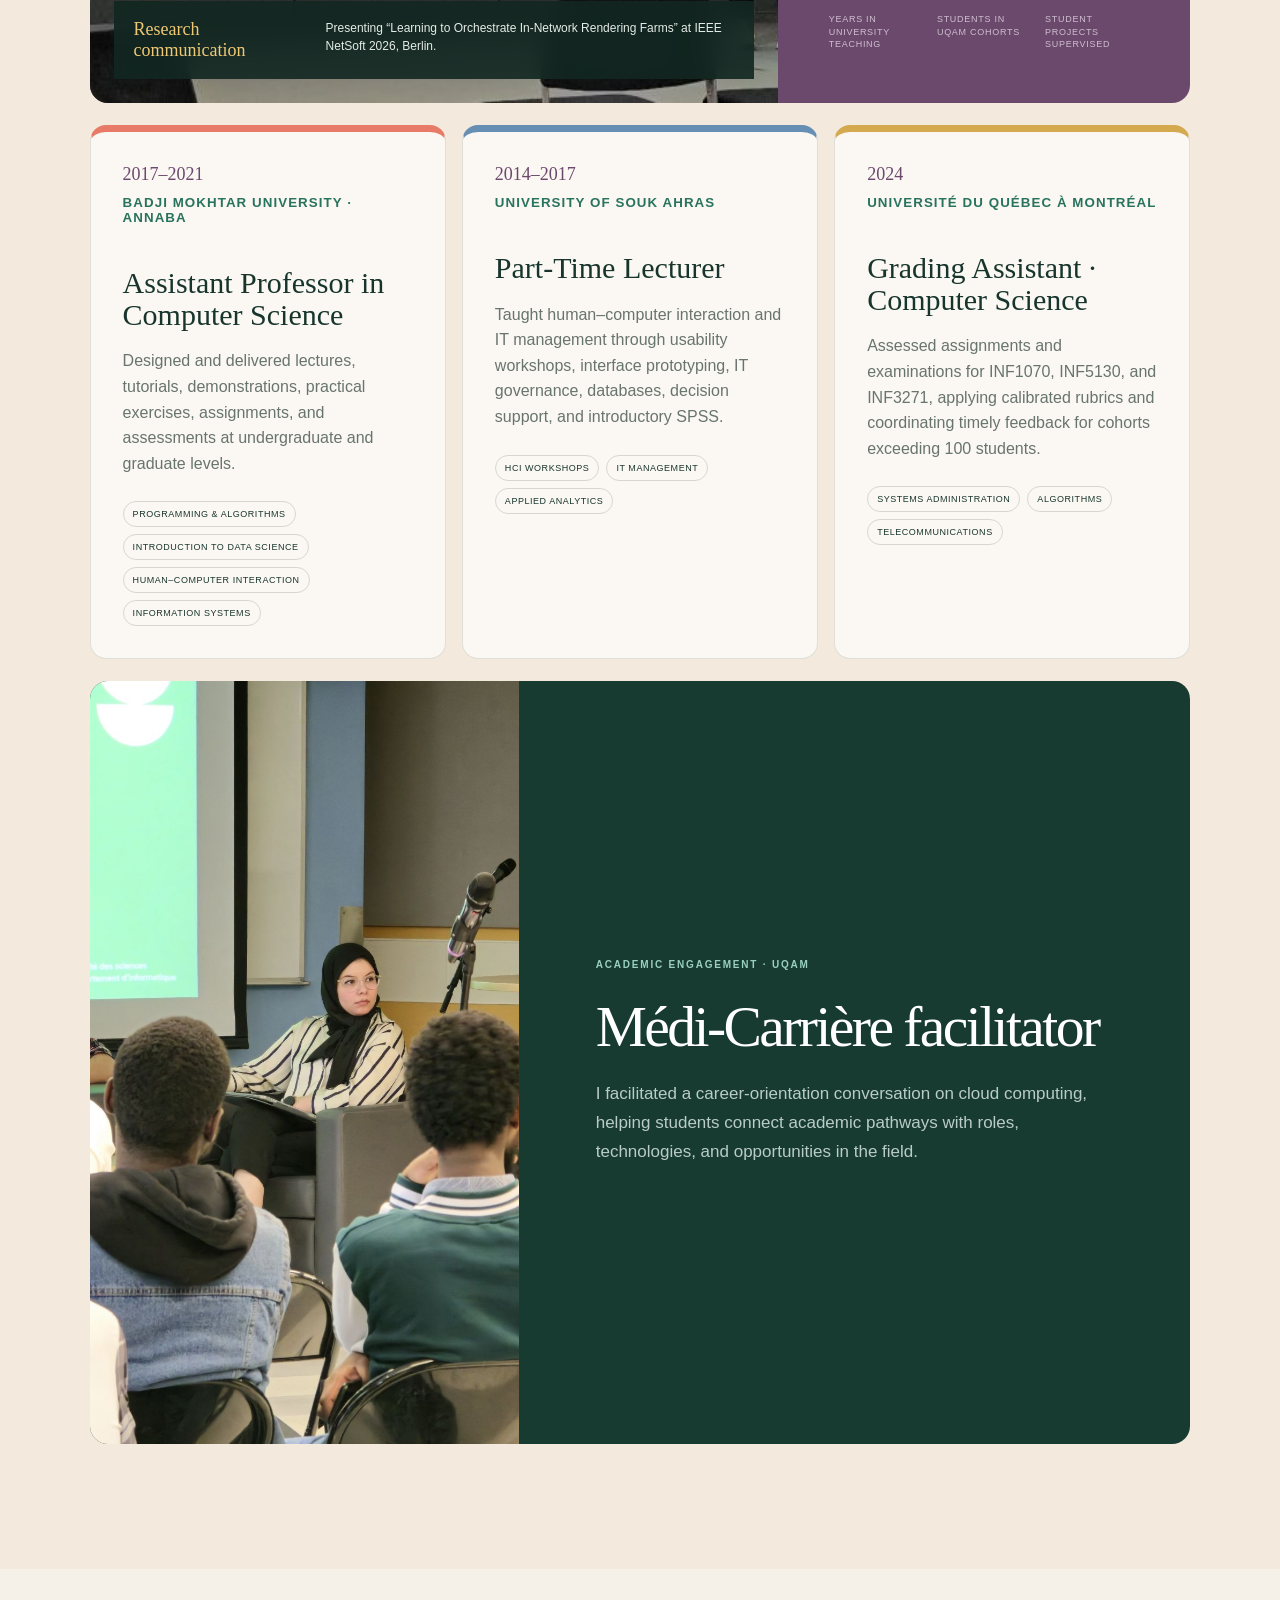
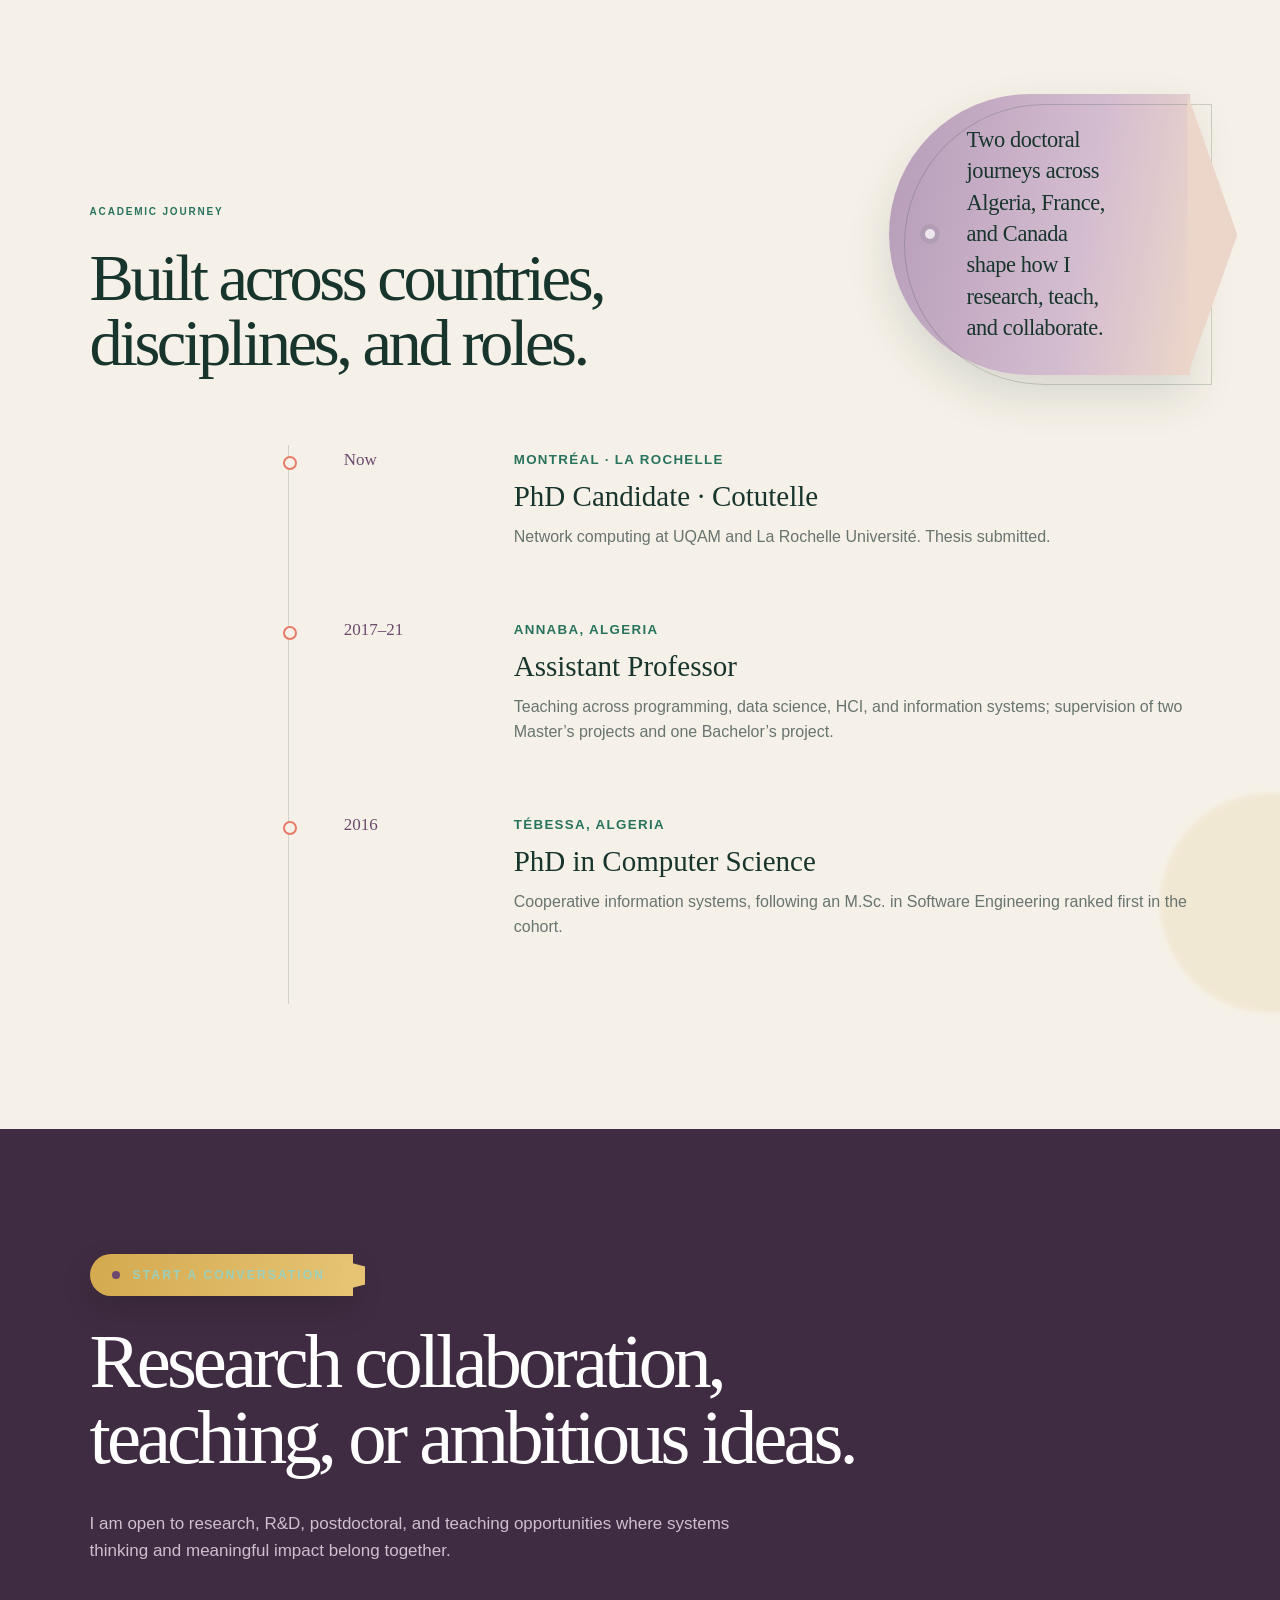
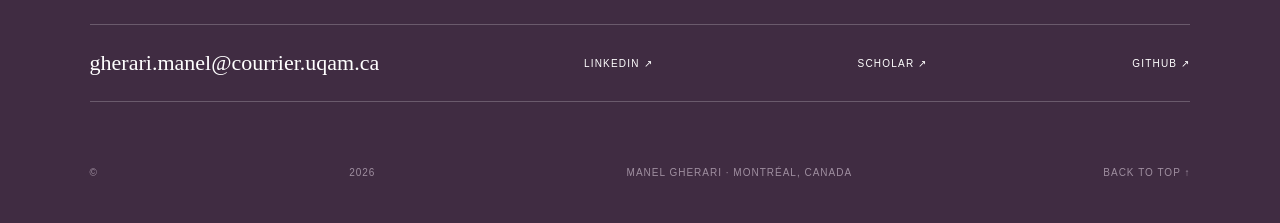
==== commit 60096db9: "Bust cache for bookmark redesign" ====
--- a/index.html
+++ b/index.html
@@ -66,7 +66,7 @@
     ]
   }
   </script>
-  <link rel="stylesheet" href="styles.css">
+  <link rel="stylesheet" href="styles.css?v=20260730-bookmark2">
   <link rel="stylesheet" href="media-images.css">
   <link rel="stylesheet" href="teaching.css">
   <script src="script.js" defer></script>
--- a/styles.css
+++ b/styles.css
@@ -1 +1,35 @@
 :root{--cream:#f6f1e8;--ink:#17352d;--forest:#173b31;--green:#28735e;--plum:#6b496d;--coral:#e77b68;--gold:#d4a94f;--blue:#668fb3;--muted:#68746e;--line:rgba(23,53,45,.16)}*{box-sizing:border-box}html{scroll-behavior:smooth;overflow-x:hidden}body{margin:0;background:var(--cream);color:var(--ink);font-family:Arial,Helvetica,sans-serif;overflow-x:hidden}a{color:inherit;text-decoration:none}img{display:block;width:100%;object-fit:cover}::selection{background:#f0c889}.skip{position:fixed;top:-60px;left:15px;z-index:99;background:var(--ink);color:#fff;padding:12px}.skip:focus{top:15px}header{position:fixed;z-index:30;inset:0 0 auto;height:76px;padding:0 5vw;display:grid;grid-template-columns:1fr auto 1fr;align-items:center;background:rgba(246,241,232,.88);border-bottom:1px solid rgba(23,53,45,.09);backdrop-filter:blur(18px)}.mark{font:700 23px Georgia,serif;letter-spacing:-.08em;width:max-content}nav{display:flex;gap:30px}nav a,.button.small{font-size:10px;font-weight:700;letter-spacing:.13em;text-transform:uppercase}.button.small{justify-self:end}.button{display:inline-flex;align-items:center;justify-content:center;padding:14px 20px;background:var(--ink);color:#fff;border-radius:999px;font-size:11px;font-weight:700;letter-spacing:.1em;text-transform:uppercase;transition:.25s}.button:hover{transform:translateY(-2px);background:var(--plum)}.hero{min-height:100vh;padding:135px 7vw 70px;display:grid;grid-template-columns:minmax(0,1.2fr) minmax(340px,.65fr);gap:7vw;align-items:center}.kicker,.eyebrow{margin:0 0 28px;font-size:10px;font-weight:700;letter-spacing:.18em;text-transform:uppercase;color:var(--green)}.kicker{display:flex;align-items:center;gap:11px}.kicker i{width:7px;height:7px;border-radius:50%;background:var(--coral);box-shadow:0 0 0 5px rgba(231,123,104,.16)}.hero h1,.section-head h2,.statement p,.photo-break h2,footer h2{margin:0;font-family:Georgia,"Times New Roman",serif;font-weight:400;letter-spacing:-.052em;line-height:.98}.hero h1{font-size:clamp(57px,7.3vw,115px)}em{font-weight:400;color:var(--plum)}.lead{max-width:710px;margin:35px 0 28px;color:var(--muted);font-size:clamp(17px,1.5vw,21px);line-height:1.55}.actions{display:flex;align-items:center;gap:25px;flex-wrap:wrap}.text-link{padding-bottom:5px;border-bottom:1px solid var(--ink);font-size:11px;font-weight:700;letter-spacing:.1em;text-transform:uppercase}.facts{display:flex;gap:45px;margin-top:60px;padding-top:22px;border-top:1px solid var(--line)}.facts div{display:flex;align-items:center;gap:10px}.facts strong{font:400 31px Georgia,serif;color:var(--plum)}.facts span{max-width:95px;color:var(--muted);font-size:10px;line-height:1.3;text-transform:uppercase;letter-spacing:.08em}.portrait{position:relative;margin:0;padding:0 20px 28px 0}.portrait img{position:relative;z-index:2;aspect-ratio:3/4;border-radius:220px 220px 18px 18px;filter:saturate(.88)}.portrait figcaption{position:absolute;z-index:3;right:-10px;bottom:55px;padding:10px 15px;background:var(--gold);font-size:10px;letter-spacing:.15em;text-transform:uppercase;transform:rotate(-3deg)}.shape{position:absolute;border-radius:50%}.shape-a{width:180px;height:180px;right:-45px;top:-30px;background:var(--blue)}.shape-b{width:140px;height:140px;left:-42px;bottom:-5px;background:var(--coral)}.statement{padding:125px 8vw;background:var(--forest);color:#fff}.statement p:last-child{max-width:1280px;font-size:clamp(39px,5.6vw,82px)}.statement em{color:#efc974}.eyebrow.light{color:#9ad0be}.section{padding:125px 7vw}.section-head{display:grid;grid-template-columns:1.5fr .65fr;gap:8vw;align-items:end;margin-bottom:70px}.section-head h2{font-size:clamp(42px,5.2vw,76px)}.section-head>p{margin:0;color:var(--muted);font-size:16px;line-height:1.65}.research-grid{display:grid;grid-template-columns:repeat(3,1fr);gap:18px}.research-card{min-height:430px;padding:30px;display:flex;flex-direction:column;border:1px solid var(--line);border-radius:18px;background:#f9f5ee;transition:.3s}.research-card:hover{transform:translateY(-8px);box-shadow:0 20px 50px rgba(23,53,45,.1)}.research-card>span{font:400 19px Georgia,serif}.research-card h3{margin:auto 0 18px;font:400 31px/1.05 Georgia,serif}.research-card p{margin:0 0 30px;color:var(--muted);line-height:1.55}.research-card ul{display:flex;flex-wrap:wrap;gap:6px;margin:0;padding:0;list-style:none}.research-card li{padding:7px 9px;border:1px solid currentColor;border-radius:99px;font-size:9px;letter-spacing:.08em;text-transform:uppercase}.coral{border-top:7px solid var(--coral)}.blue{border-top:7px solid var(--blue)}.gold{border-top:7px solid var(--gold)}.photo-break{display:grid;grid-template-columns:1.3fr .7fr;min-height:640px;background:var(--plum);color:#fff}.photo-break img{height:100%;min-height:640px}.photo-break>div{padding:80px 5vw;display:flex;flex-direction:column;justify-content:center}.photo-break h2{font-size:clamp(40px,4.7vw,69px)}.photo-break p:last-child{margin:30px 0 0;color:#d8cbd8;line-height:1.65}.stack-section{background:#ecdfcf}.marquee{overflow:hidden;margin:0 -7vw 60px;border-block:1px solid rgba(23,53,45,.2)}.marquee div{display:flex;width:max-content;animation:marquee 28s linear infinite}.marquee span{padding:20px 28px;font:400 24px Georgia,serif;color:var(--plum)}.marquee span::after{content:"✦";margin-left:56px;color:var(--coral);font-size:13px}.stack-grid{display:grid;grid-template-columns:repeat(2,1fr);gap:16px}.stack-grid article{padding:34px;border-radius:15px;background:rgba(255,255,255,.47)}.stack-grid b{color:var(--coral);font:400 16px Georgia,serif}.stack-grid h3{margin:40px 0 15px;font:400 29px Georgia,serif}.stack-grid p{margin:0;color:var(--muted);line-height:1.6}.publications{background:#162f2a;color:#f6f1e8}.publications .section-head>p{color:#a7bab3}.pale{border-color:#d8e6df}.pub-list{border-top:1px solid rgba(255,255,255,.19)}.pub-list a{display:grid;grid-template-columns:70px 170px 1fr 25px;gap:25px;align-items:start;padding:30px 0;border-bottom:1px solid rgba(255,255,255,.19);transition:.25s}.pub-list a:hover{padding-left:13px;background:rgba(255,255,255,.025)}.pub-list time{font:400 16px Georgia,serif;color:#9ad0be}.pub-list small{padding-top:3px;color:#9aada6;text-transform:uppercase;letter-spacing:.1em}.pub-list h3{margin:0;font:400 25px Georgia,serif}.pub-list i{font-style:normal;color:#efc974}.media-grid{display:grid;grid-template-columns:1fr 1fr;gap:20px}.feature{display:flex;flex-direction:column;background:#fff;border-radius:16px;overflow:hidden;transition:.3s}.feature:hover{transform:translateY(-7px);box-shadow:0 20px 55px rgba(23,53,45,.11)}.feature img{aspect-ratio:16/10}.feature>div{padding:28px}.feature small{color:var(--plum);font-weight:700;letter-spacing:.1em;text-transform:uppercase}.feature h3{margin:18px 0 13px;font:400 30px Georgia,serif}.feature p{color:var(--muted);line-height:1.55}.feature span{display:block;margin-top:22px;color:var(--green);font-size:10px;font-weight:700;text-transform:uppercase;letter-spacing:.12em}.recognition{margin-top:20px;display:grid;grid-template-columns:1.2fr .8fr;background:var(--plum);color:#fff;border-radius:16px;overflow:hidden}.recognition img{height:100%;min-height:410px}.recognition>div{padding:55px;display:flex;flex-direction:column;justify-content:center}.recognition h3{margin:0 0 20px;font:400 39px Georgia,serif}.recognition p:last-child{color:#d9ceda;line-height:1.6}.timeline{margin-left:18%;border-left:1px solid var(--line)}.timeline article{position:relative;display:grid;grid-template-columns:130px 1fr;gap:40px;padding:5px 0 65px 55px}.timeline article::before{content:"";position:absolute;left:-6px;top:11px;width:10px;height:10px;border-radius:50%;background:var(--cream);border:2px solid var(--coral)}.timeline time{font:400 17px Georgia,serif;color:var(--plum)}.timeline small{color:var(--green);font-weight:700;letter-spacing:.1em;text-transform:uppercase}.timeline h3{margin:12px 0;font:400 29px Georgia,serif}.timeline p{margin:0;color:var(--muted);line-height:1.55}footer{padding:125px 7vw 45px;background:#402c42;color:#fff}footer h2{max-width:1050px;font-size:clamp(45px,6vw,86px)}footer>p:not(.eyebrow){max-width:650px;margin:35px 0 60px;color:#cdbfce;font-size:17px;line-height:1.6}.contact-links{display:flex;justify-content:space-between;align-items:center;gap:25px;flex-wrap:wrap;padding:25px 0;border-block:1px solid rgba(255,255,255,.22)}.contact-links a:first-child{font:400 22px Georgia,serif}.contact-links a:not(:first-child){font-size:10px;letter-spacing:.12em;text-transform:uppercase}.copyright{display:flex;justify-content:space-between;margin-top:65px;color:#9f8fa0;font-size:10px;letter-spacing:.1em;text-transform:uppercase}.reveal{opacity:0;transform:translateY(25px);transition:opacity .75s ease,transform .75s ease}.reveal.visible{opacity:1;transform:none}@keyframes marquee{to{transform:translateX(-50%)}}@media(prefers-reduced-motion:reduce){html{scroll-behavior:auto}.reveal{opacity:1;transform:none}.marquee div{animation:none}}@media(max-width:900px){header{grid-template-columns:1fr auto;padding:0 22px}nav{display:none}.hero{padding:120px 24px 70px;grid-template-columns:1fr}.portrait{max-width:520px;margin:30px auto 0}.section{padding:90px 24px}.section-head,.photo-break{grid-template-columns:1fr}.section-head{gap:30px;margin-bottom:50px}.research-grid{grid-template-columns:1fr}.research-card{min-height:330px}.photo-break img{min-height:420px}.stack-grid,.media-grid{grid-template-columns:1fr}.marquee{margin-inline:-24px}.recognition{grid-template-columns:1fr}.pub-list a{grid-template-columns:55px 1fr 20px}.pub-list small{display:none}.timeline{margin-left:5px}.timeline article{grid-template-columns:1fr;gap:10px;padding-left:35px}}@media(max-width:560px){.button.small{font-size:8px;padding:11px 13px}.hero h1{font-size:49px}.facts{gap:20px;flex-wrap:wrap}.facts div{width:42%}.statement{padding:85px 24px}.statement p:last-child{font-size:36px}.photo-break>div{padding:65px 24px}.stack-grid{grid-template-columns:1fr}.recognition>div{padding:35px 25px}.contact-links{align-items:flex-start;flex-direction:column}.copyright{gap:22px;flex-direction:column}}
+
+/* Narrative highlights and motion rhythm */
+.scroll-progress{position:fixed;z-index:60;inset:0 0 auto;height:3px;pointer-events:none}
+.scroll-progress span{display:block;width:100%;height:100%;background:linear-gradient(90deg,var(--coral),var(--gold),var(--blue),var(--plum));transform:scaleX(0);transform-origin:left center;will-change:transform}
+nav{gap:clamp(13px,1.55vw,25px)}
+nav a{position:relative;white-space:nowrap;transition:color .25s ease}
+nav a::after{content:"";position:absolute;left:0;right:100%;bottom:-8px;height:2px;background:var(--coral);transition:right .3s ease}
+nav a:hover,nav a.active{color:var(--plum)}
+nav a:hover::after,nav a.active::after{right:0}
+.signature-line{--marker-bg:linear-gradient(100deg,#efaa94 0%,#f5c8ae 62%,#efd8bc 100%);--marker-tip:#efd8bc;position:relative!important;isolation:isolate;display:flex;align-items:center;min-height:150px;padding:30px 70px 32px 78px!important;border:0!important;border-radius:999px 4px 4px 999px!important;background:var(--marker-bg)!important;color:var(--ink)!important;font:400 clamp(20px,1.75vw,28px)/1.4 Georgia,"Times New Roman",serif!important;letter-spacing:-.018em;box-shadow:0 20px 45px rgba(23,53,45,.14);overflow:visible;transition:transform .35s ease,box-shadow .35s ease}
+.signature-line:hover{transform:translateX(-9px) rotate(-.35deg);box-shadow:0 26px 58px rgba(23,53,45,.19)}
+.signature-line::before{content:"";position:absolute;z-index:-2;inset:10px -22px -10px 15px;border:1px solid rgba(23,53,45,.19);border-radius:999px 4px 4px 999px;pointer-events:none}
+.signature-line::after{content:"";position:absolute;z-index:-1;right:-47px;top:0;width:50px;height:100%;background:var(--marker-tip);clip-path:polygon(0 0,100% 50%,0 100%);transform:scaleX(0);transform-origin:left center;transition:transform .65s .2s cubic-bezier(.2,.8,.2,1)}
+.reveal.visible .signature-line::after,.signature-line.visible::after{transform:scaleX(1)}
+.signature-line span{position:relative;z-index:1}
+.signature-line span::before{content:"";position:absolute;left:-42px;top:50%;width:10px;height:10px;border-radius:50%;background:rgba(255,255,255,.72);box-shadow:0 0 0 5px rgba(23,53,45,.08);transform:translateY(-50%)}
+.signature-question{--marker-bg:linear-gradient(100deg,#efaa94 0%,#f5c8ae 62%,#efd8bc 100%);--marker-tip:#efd8bc}
+.signature-teaching{--marker-bg:linear-gradient(100deg,#9fc4dd 0%,#c9dce8 62%,#eadbc8 100%);--marker-tip:#eadbc8}
+.signature-journey{--marker-bg:linear-gradient(100deg,#b69cb8 0%,#d4bcd0 62%,#ecd6c9 100%);--marker-tip:#ecd6c9}
+.conversation-kicker{position:relative;isolation:isolate;display:inline-flex;align-items:center;gap:13px;padding:14px 28px 14px 22px;border:0;border-radius:999px 13px 13px 999px;background:linear-gradient(105deg,var(--gold),#e6c474);color:#2f2930;font-size:12px;box-shadow:0 12px 30px rgba(0,0,0,.16);transition:transform .3s ease}
+.conversation-kicker:hover{transform:translateX(6px)}
+.conversation-kicker::before{content:"";width:8px;height:8px;border-radius:50%;background:var(--plum);box-shadow:0 0 0 0 rgba(107,73,109,.45);animation:contactPulse 2.4s ease-out infinite}
+.conversation-kicker::after{content:"";position:absolute;z-index:-1;right:-12px;top:50%;width:23px;height:30px;background:#e6c474;clip-path:polygon(0 0,100% 20%,100% 80%,0 100%);transform:translateY(-50%)}
+.section{position:relative}
+.stack-section::before,.media::before,.journey::before{content:"";position:absolute;z-index:0;width:220px;height:220px;border-radius:50%;filter:blur(2px);opacity:.12;pointer-events:none;animation:ambientFloat 9s ease-in-out infinite alternate}
+.stack-section::before{right:-90px;top:80px;background:var(--coral)}
+.media::before{left:-110px;top:12%;background:var(--blue);animation-delay:-3s}
+.journey::before{right:-100px;bottom:10%;background:var(--gold);animation-delay:-6s}
+.section>*{position:relative;z-index:1}
+@keyframes contactPulse{70%{box-shadow:0 0 0 11px rgba(212,169,79,0)}100%{box-shadow:0 0 0 0 rgba(212,169,79,0)}}
+@keyframes ambientFloat{from{transform:translate3d(0,-14px,0) scale(.94)}to{transform:translate3d(-28px,25px,0) scale(1.08)}}
+@media(max-width:1180px){header{grid-template-columns:auto 1fr auto}nav{justify-content:center;gap:13px}nav a{font-size:9px}.button.small{display:none}}
+@media(max-width:900px){.scroll-progress{height:2px}.signature-line{min-height:118px;font-size:20px!important;padding:24px 48px 26px 58px!important;border-radius:999px 3px 3px 999px!important}.signature-line::before{inset:7px -15px -7px 9px;border-radius:999px 3px 3px 999px}.signature-line::after{right:-34px;width:36px}.signature-line span::before{left:-31px;width:8px;height:8px}.stack-section::before,.media::before,.journey::before{width:150px;height:150px}}
+@media(prefers-reduced-motion:reduce){.conversation-kicker::before,.stack-section::before,.media::before,.journey::before{animation:none}.signature-line::after{transform:translateY(-50%) scaleX(1)}.signature-line:hover,.conversation-kicker:hover{transform:none}}
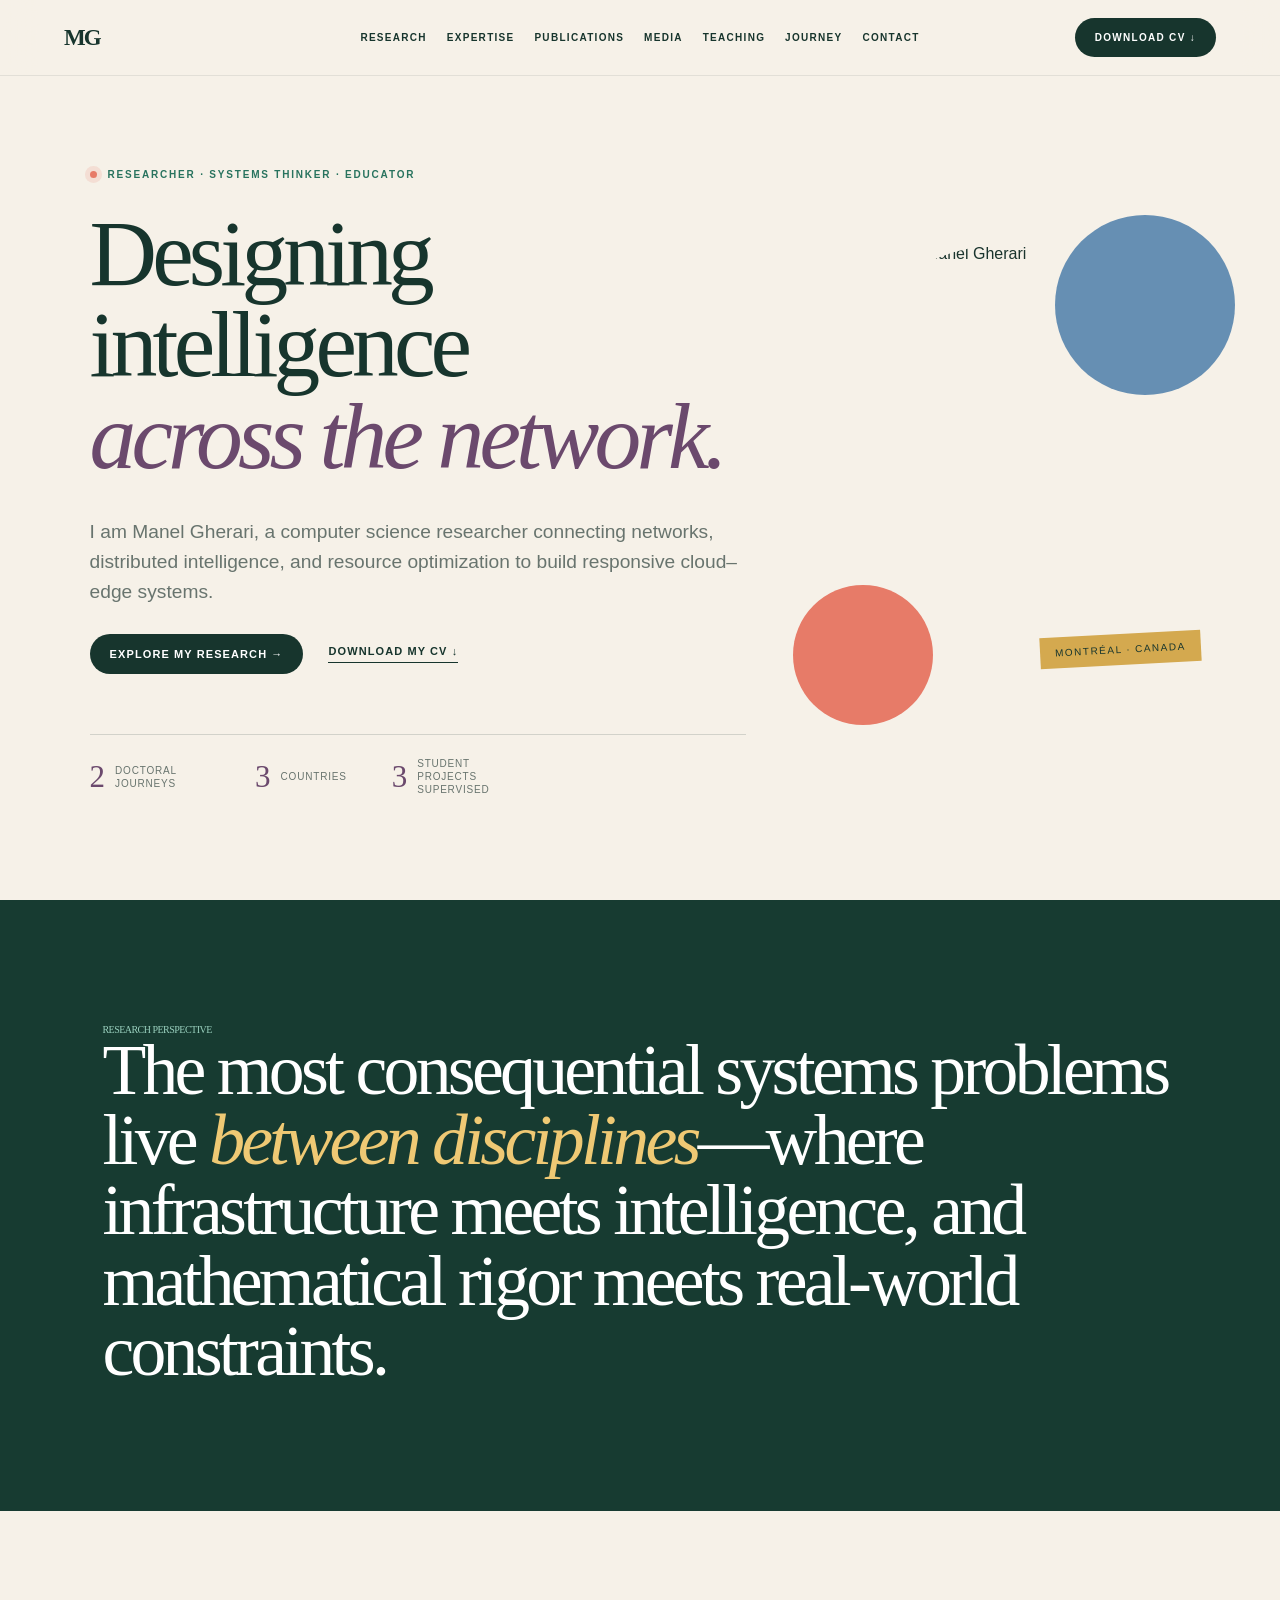
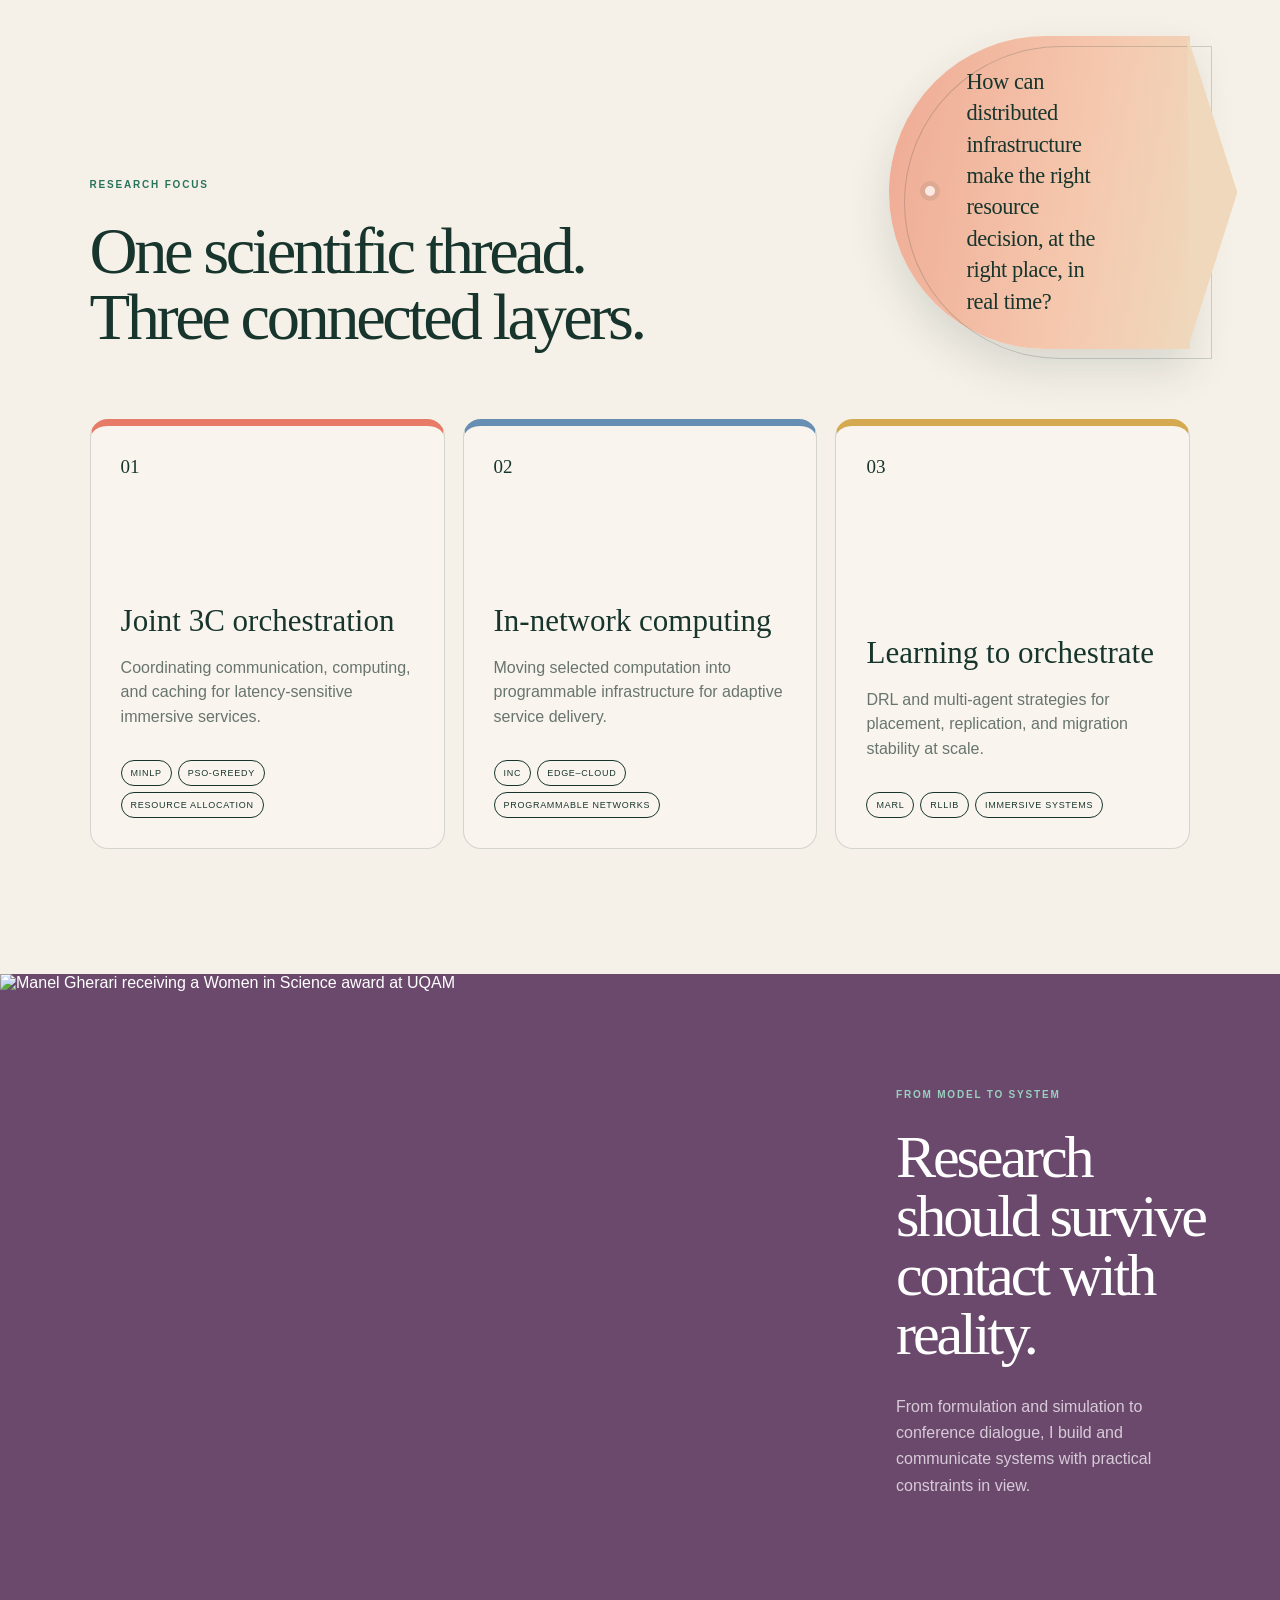
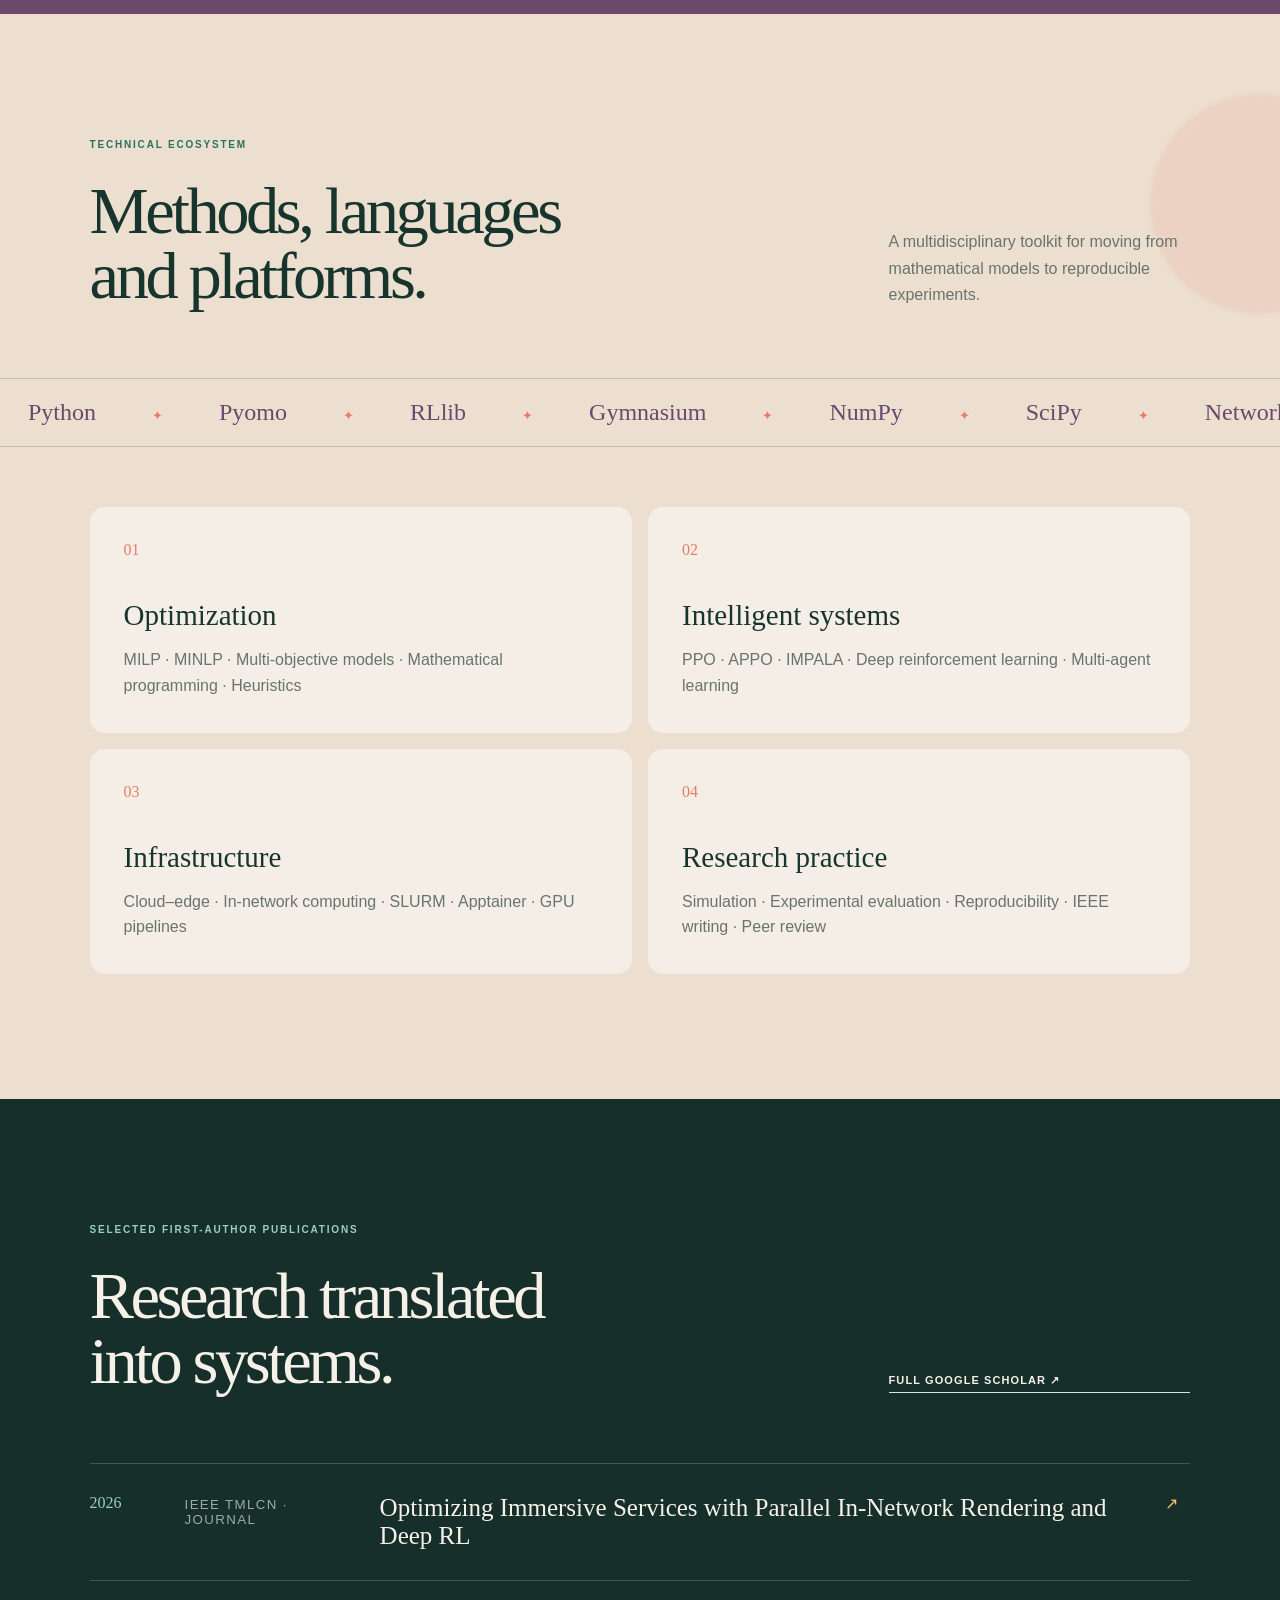
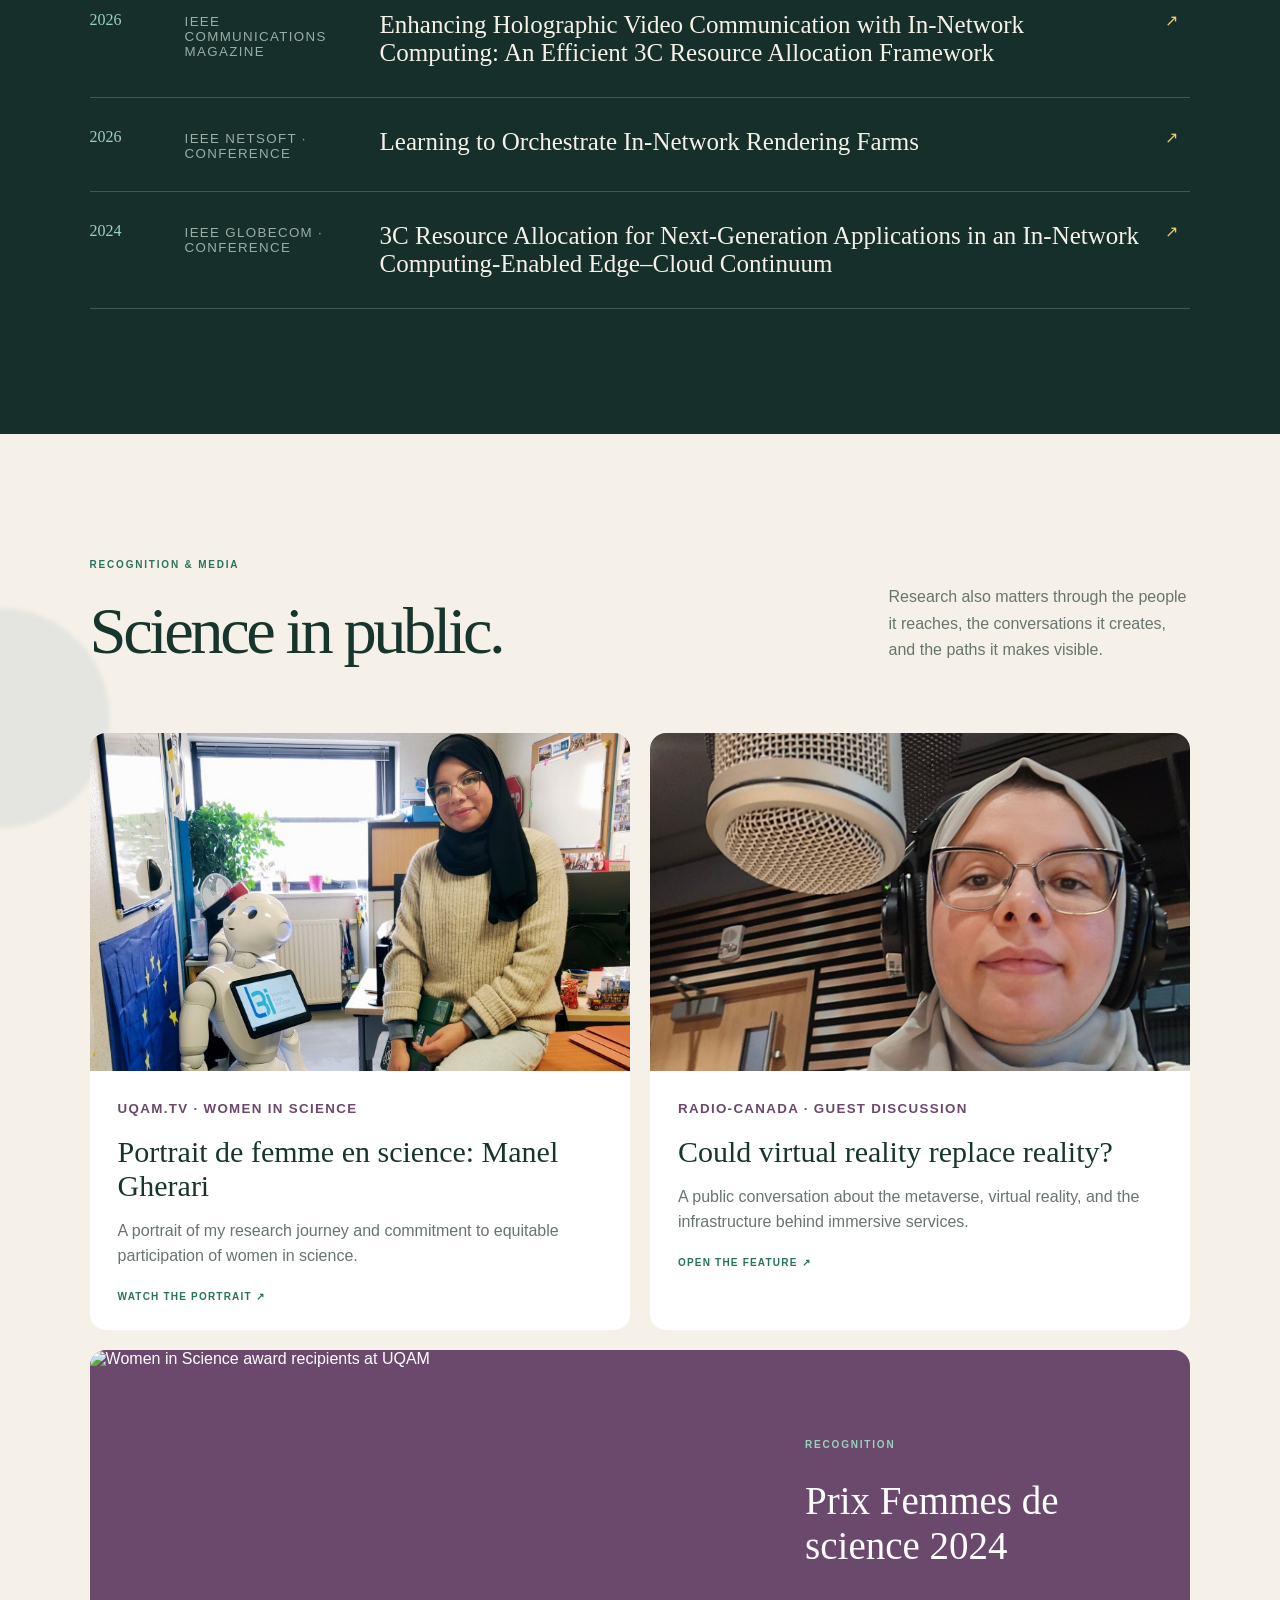
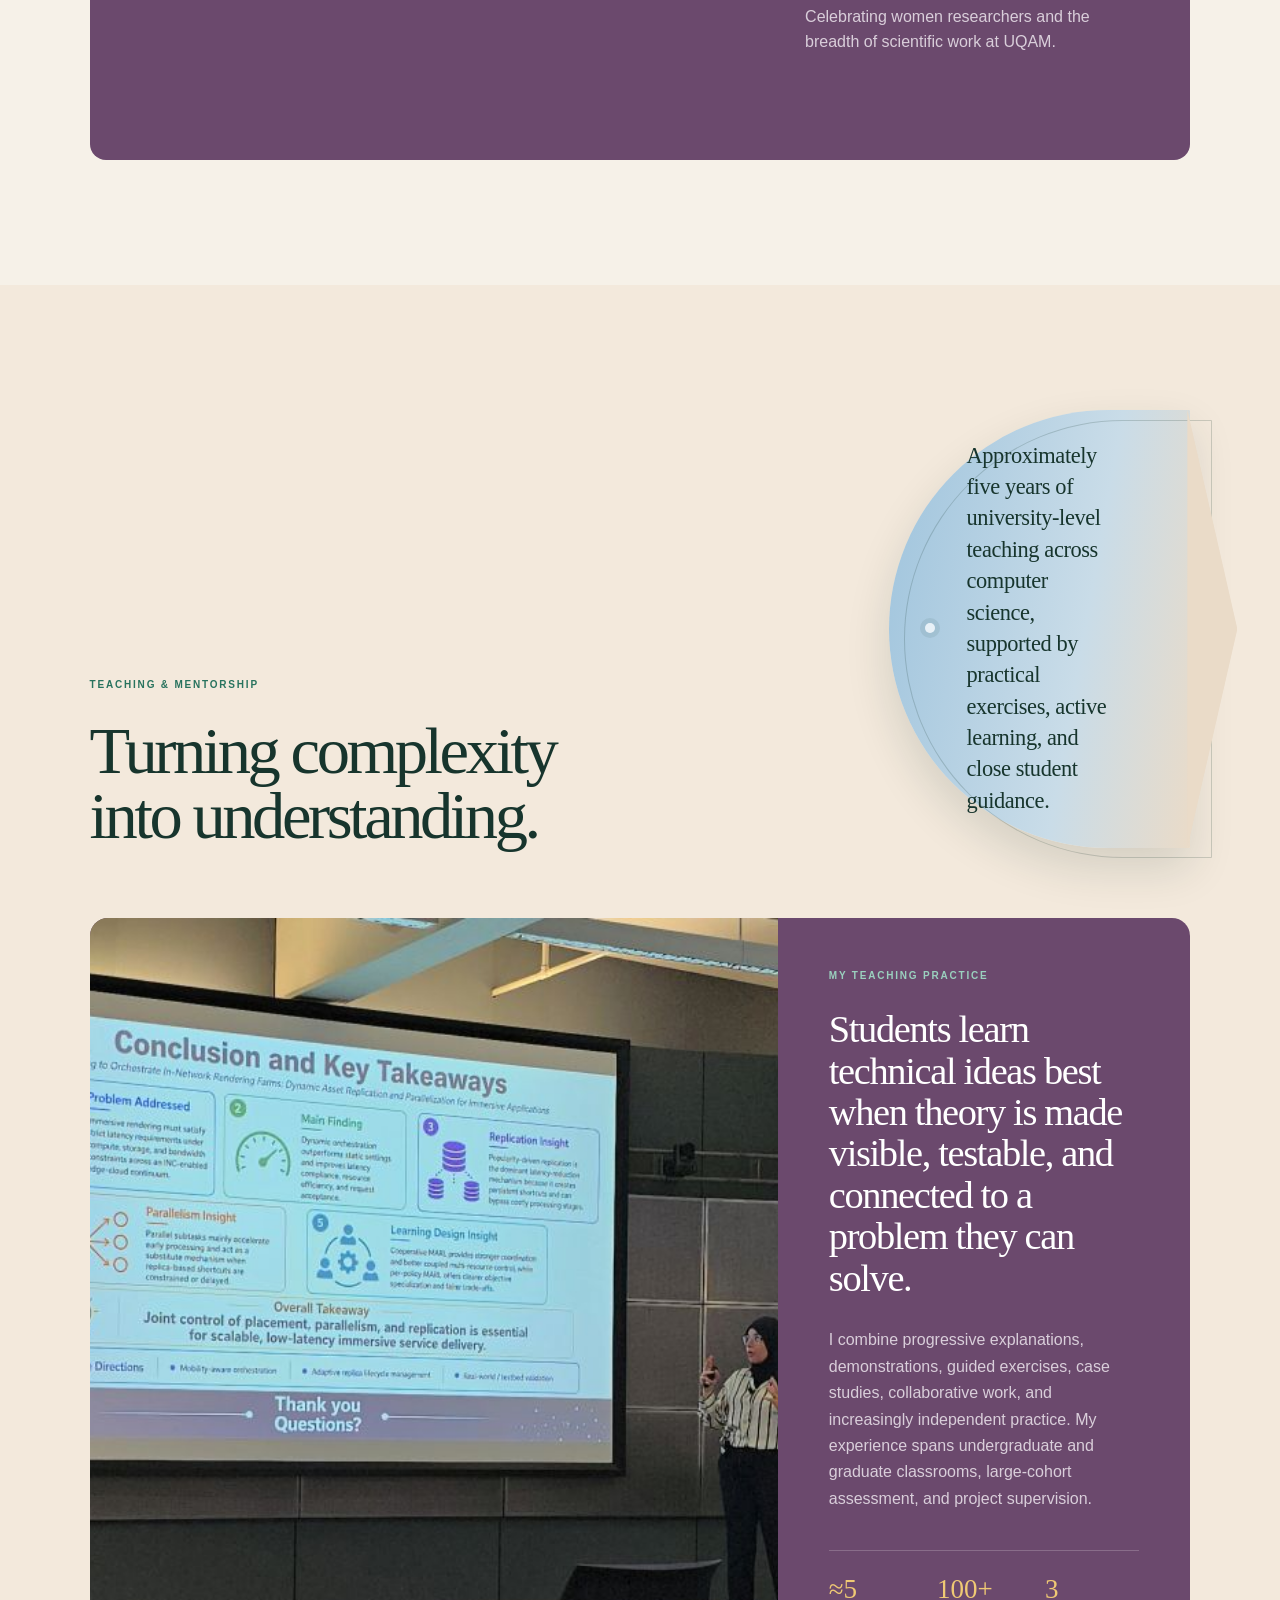
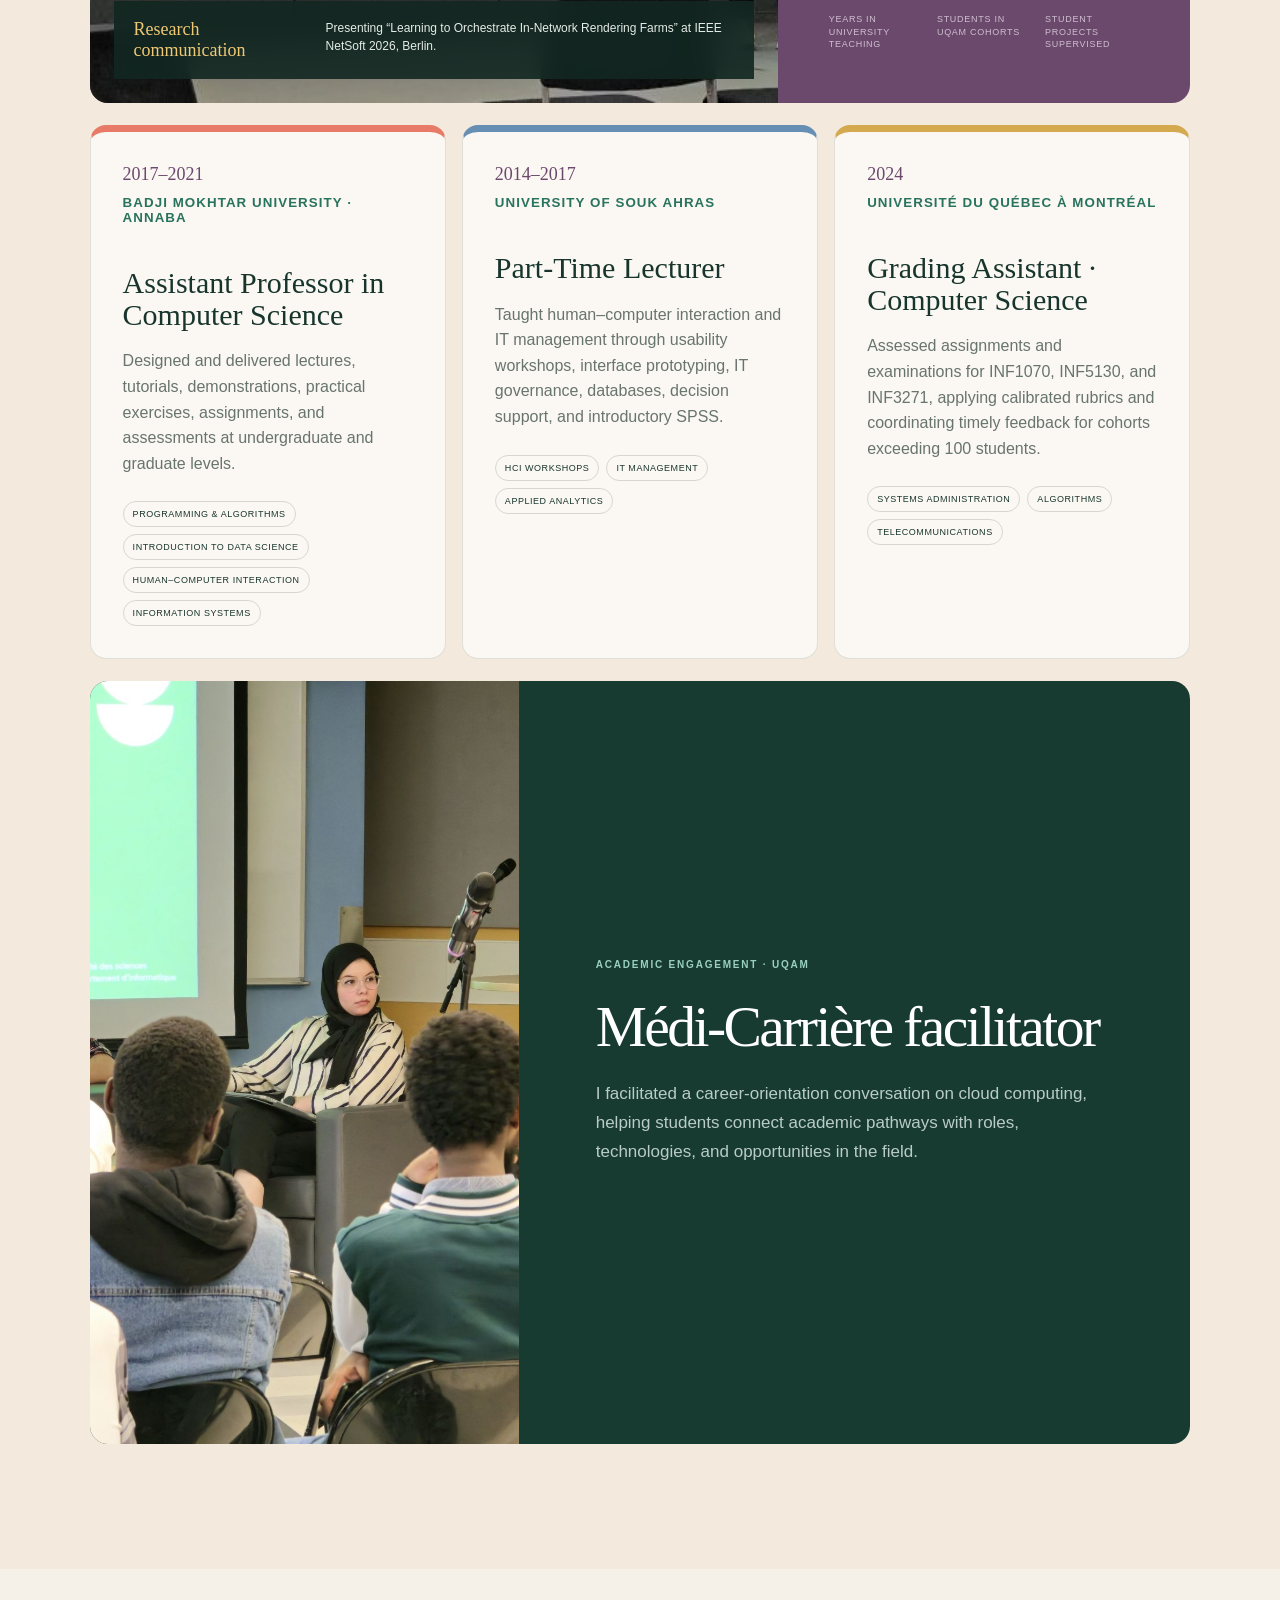
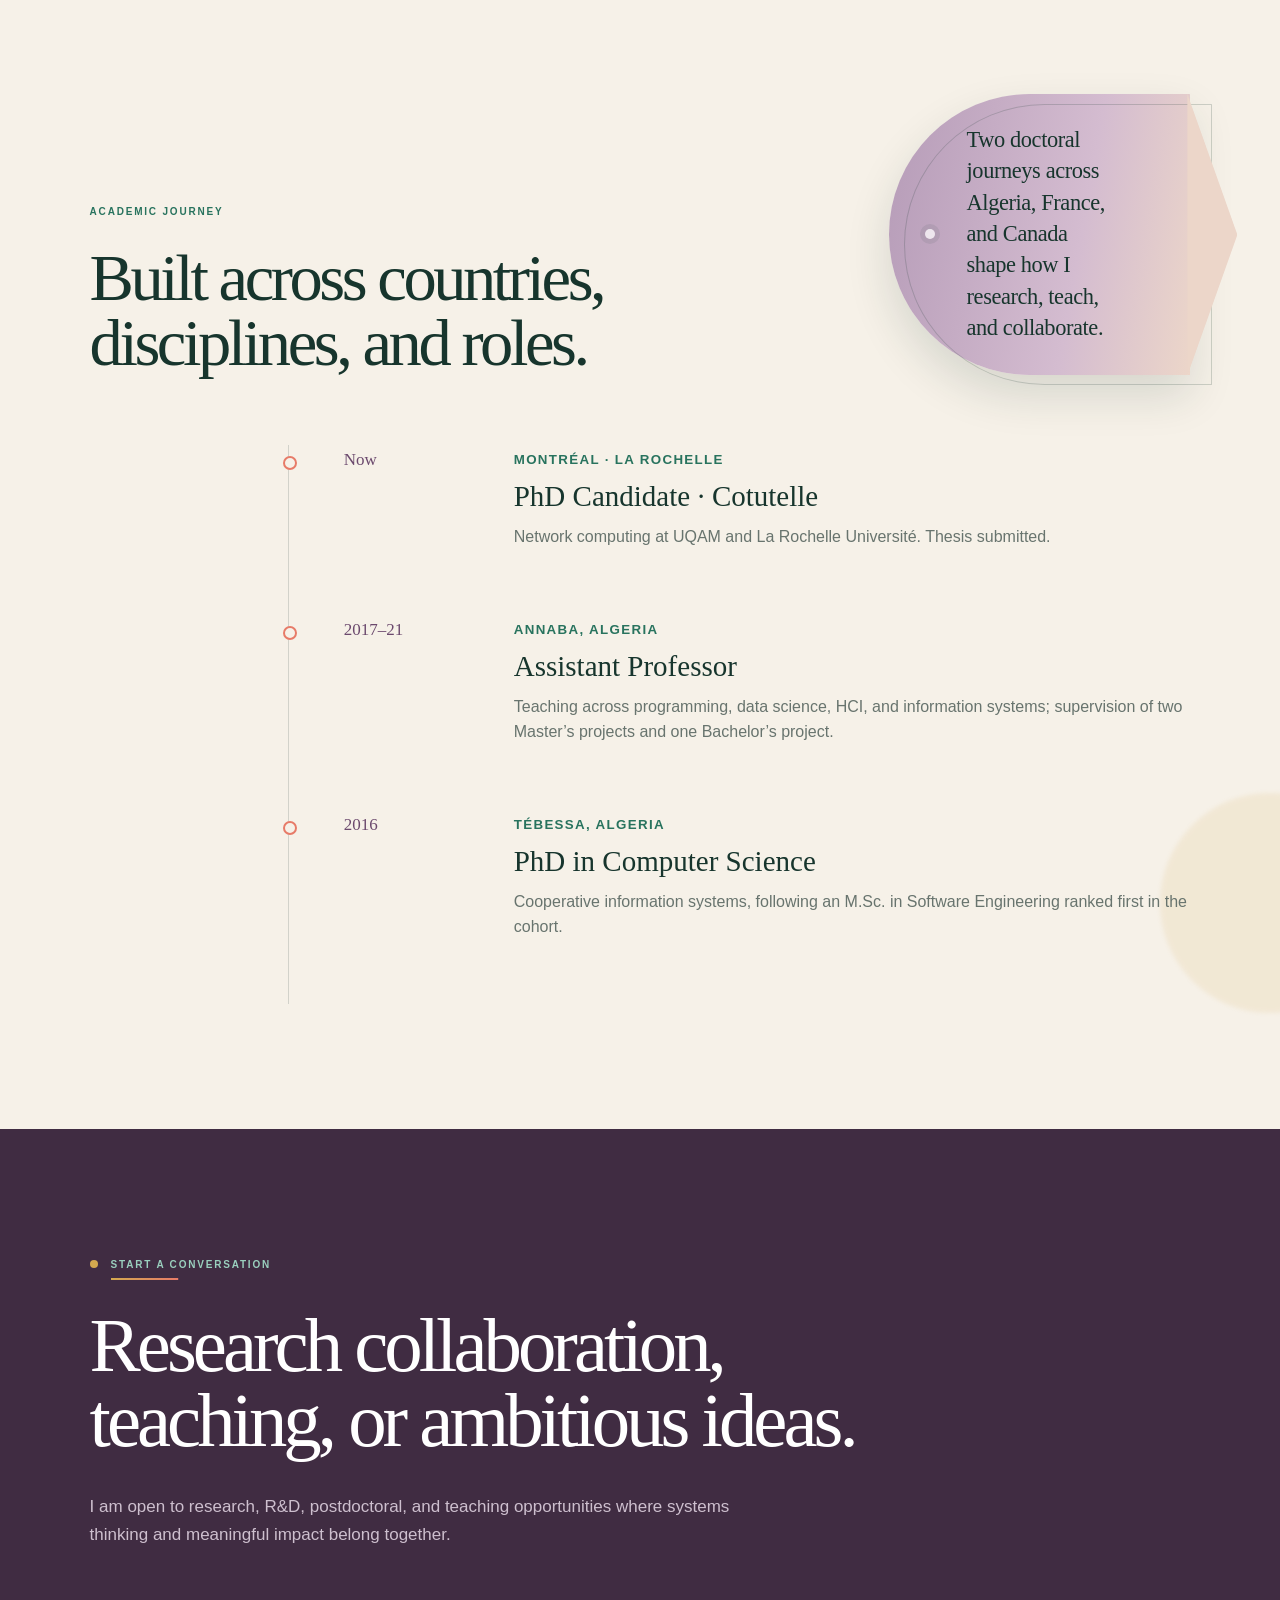
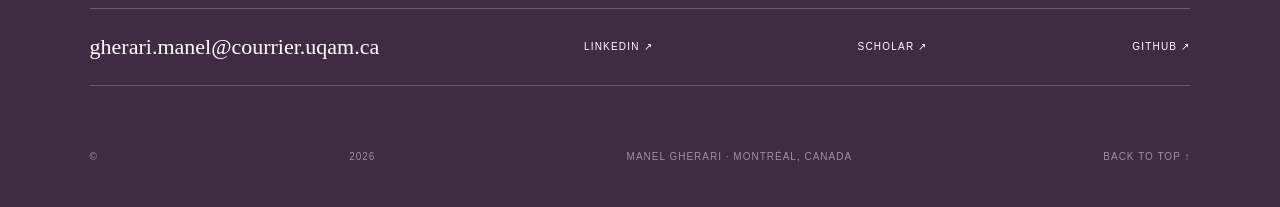
==== commit 755ee452: "Refresh restored conversation styling" ====
--- a/index.html
+++ b/index.html
@@ -66,7 +66,7 @@
     ]
   }
   </script>
-  <link rel="stylesheet" href="styles.css?v=20260730-bookmark2">
+  <link rel="stylesheet" href="styles.css?v=20260730-conversation-revert">
   <link rel="stylesheet" href="media-images.css">
   <link rel="stylesheet" href="teaching.css">
   <script src="script.js" defer></script>
--- a/styles.css
+++ b/styles.css
@@ -18,10 +18,11 @@
 .signature-question{--marker-bg:linear-gradient(100deg,#efaa94 0%,#f5c8ae 62%,#efd8bc 100%);--marker-tip:#efd8bc}
 .signature-teaching{--marker-bg:linear-gradient(100deg,#9fc4dd 0%,#c9dce8 62%,#eadbc8 100%);--marker-tip:#eadbc8}
 .signature-journey{--marker-bg:linear-gradient(100deg,#b69cb8 0%,#d4bcd0 62%,#ecd6c9 100%);--marker-tip:#ecd6c9}
-.conversation-kicker{position:relative;isolation:isolate;display:inline-flex;align-items:center;gap:13px;padding:14px 28px 14px 22px;border:0;border-radius:999px 13px 13px 999px;background:linear-gradient(105deg,var(--gold),#e6c474);color:#2f2930;font-size:12px;box-shadow:0 12px 30px rgba(0,0,0,.16);transition:transform .3s ease}
-.conversation-kicker:hover{transform:translateX(6px)}
-.conversation-kicker::before{content:"";width:8px;height:8px;border-radius:50%;background:var(--plum);box-shadow:0 0 0 0 rgba(107,73,109,.45);animation:contactPulse 2.4s ease-out infinite}
-.conversation-kicker::after{content:"";position:absolute;z-index:-1;right:-12px;top:50%;width:23px;height:30px;background:#e6c474;clip-path:polygon(0 0,100% 20%,100% 80%,0 100%);transform:translateY(-50%)}
+.conversation-kicker{position:relative;display:inline-flex;align-items:center;gap:13px;width:max-content;padding:0 0 10px;border:0;border-radius:0;background:none;color:#efc974;font-size:10px;box-shadow:none;transition:color .3s ease,transform .3s ease}
+.conversation-kicker:hover{color:#fff;transform:translateX(6px)}
+.conversation-kicker::before{content:"";width:8px;height:8px;border-radius:50%;background:var(--gold);box-shadow:0 0 0 0 rgba(212,169,79,.45);animation:contactPulse 2.4s ease-out infinite}
+.conversation-kicker::after{content:"";position:absolute;left:21px;right:0;bottom:0;height:2px;background:linear-gradient(90deg,var(--gold),var(--coral));transform:scaleX(.42);transform-origin:left center;transition:transform .35s ease}
+.conversation-kicker:hover::after{transform:scaleX(1)}
 .section{position:relative}
 .stack-section::before,.media::before,.journey::before{content:"";position:absolute;z-index:0;width:220px;height:220px;border-radius:50%;filter:blur(2px);opacity:.12;pointer-events:none;animation:ambientFloat 9s ease-in-out infinite alternate}
 .stack-section::before{right:-90px;top:80px;background:var(--coral)}
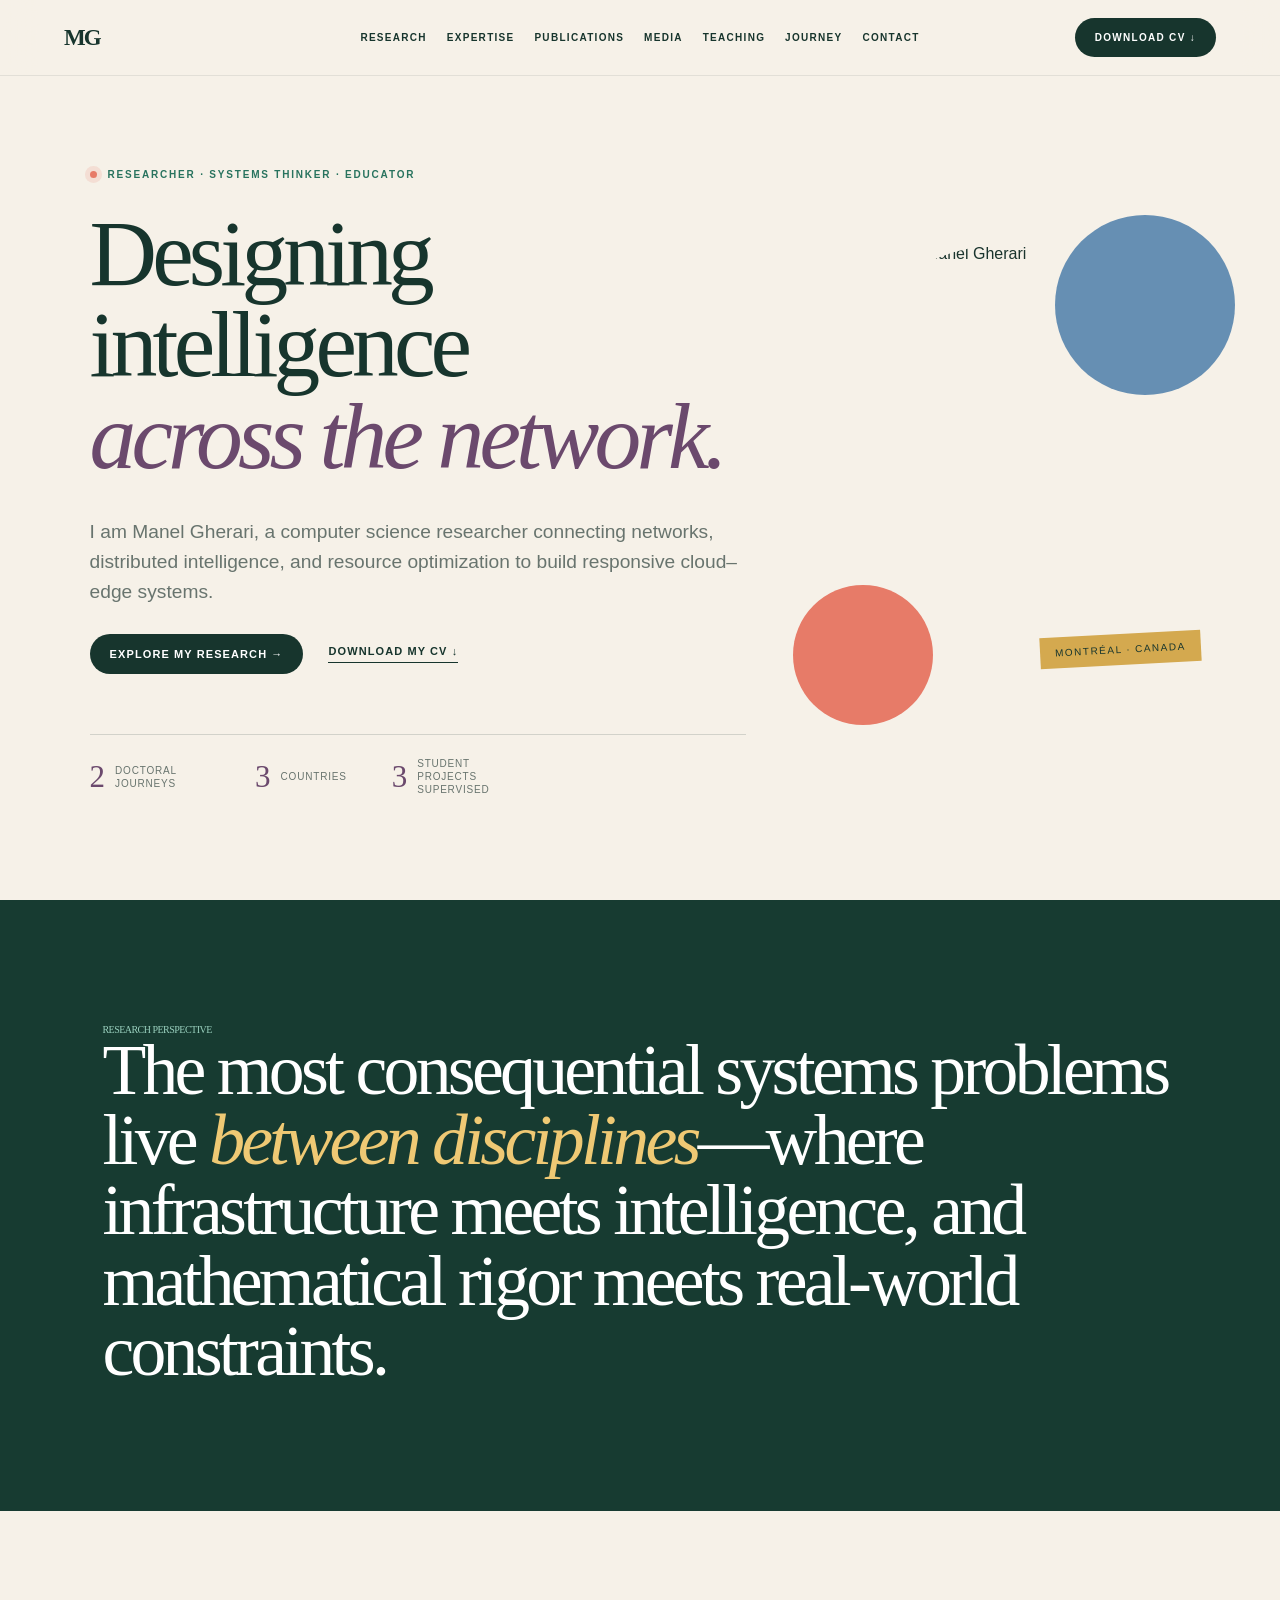
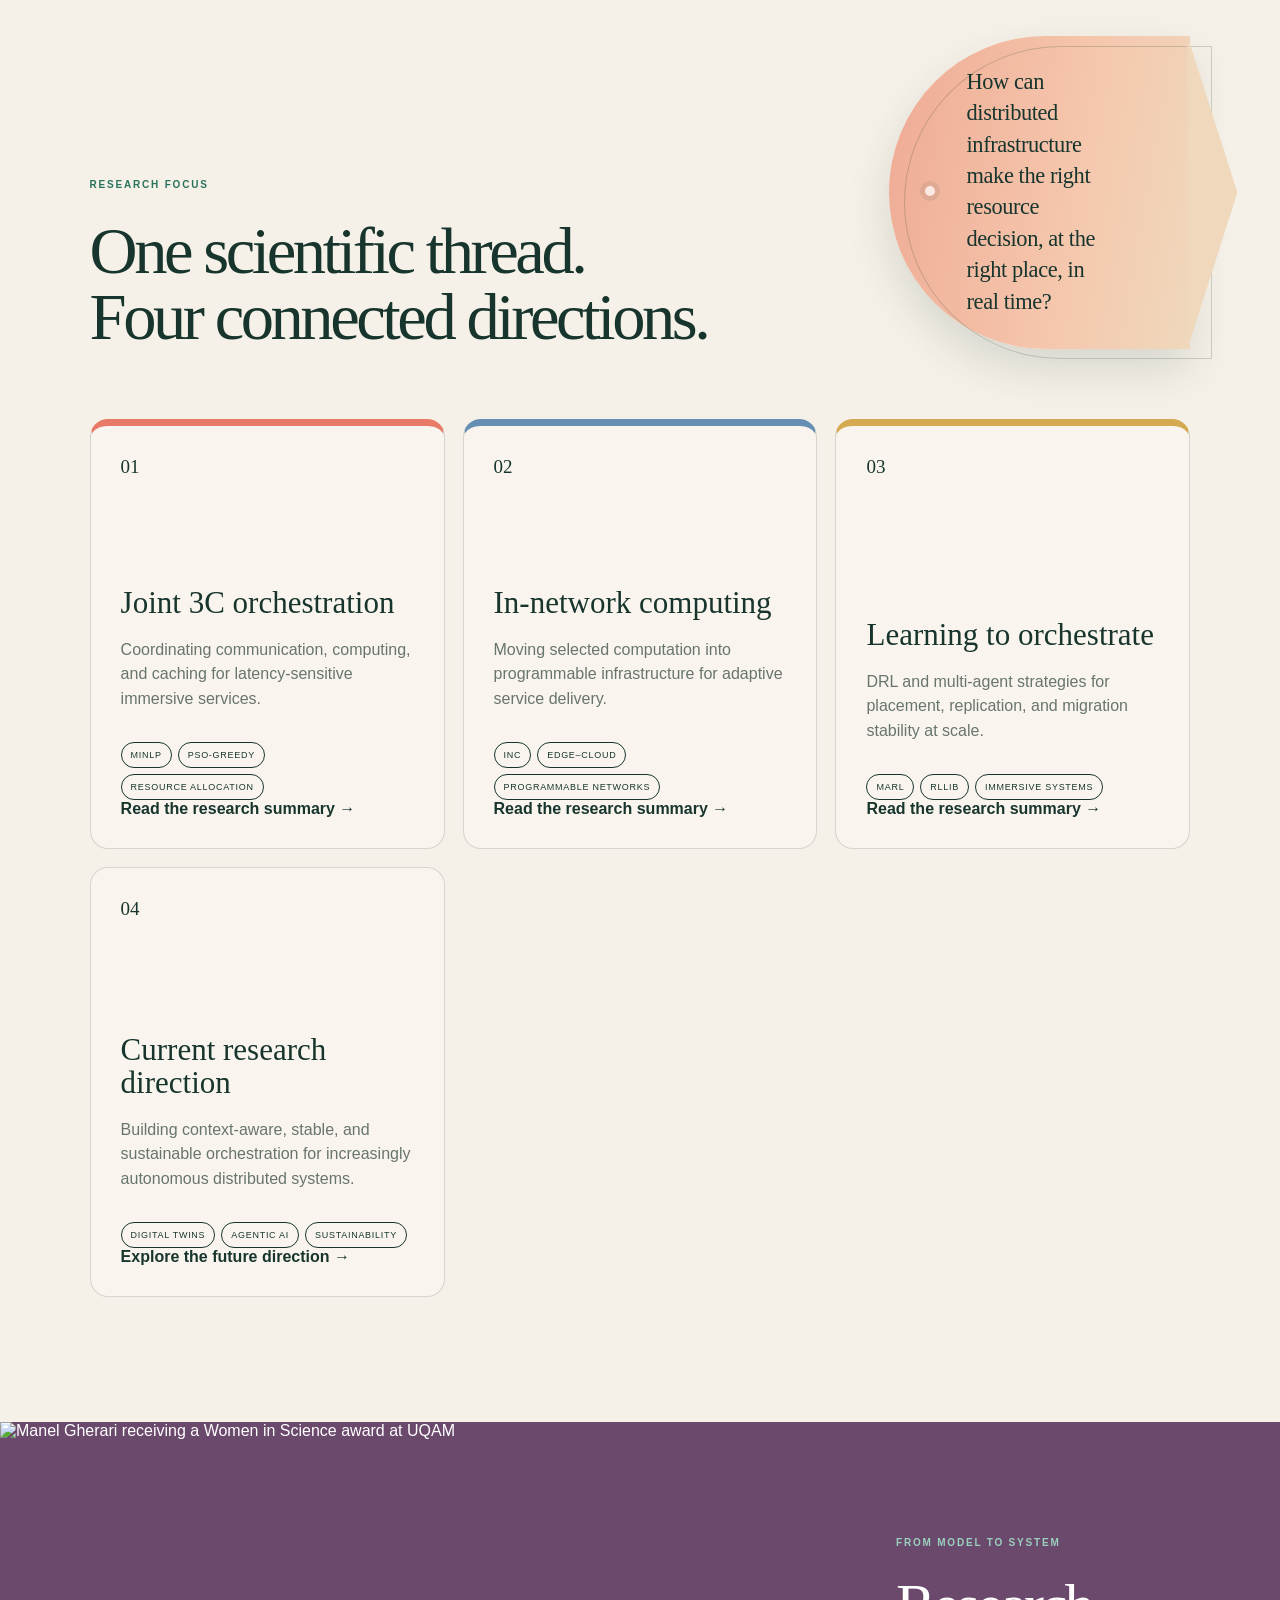
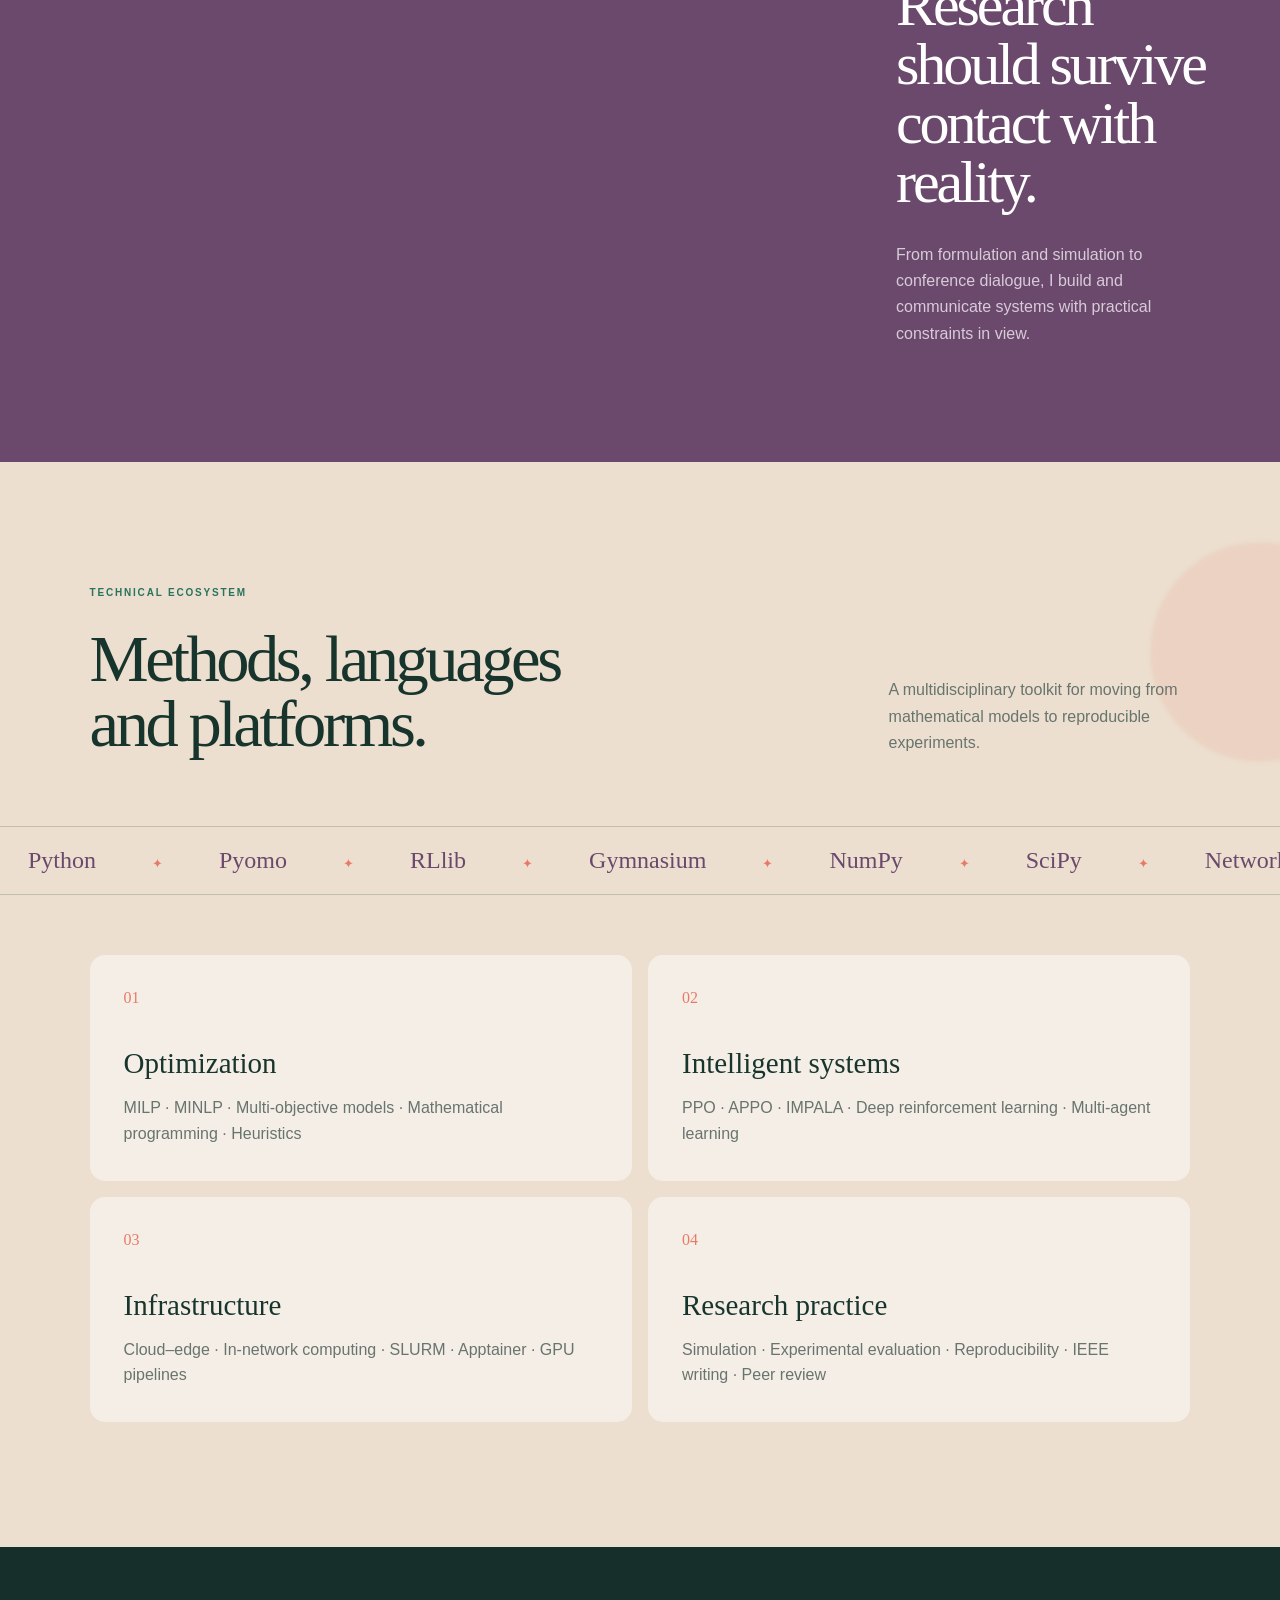
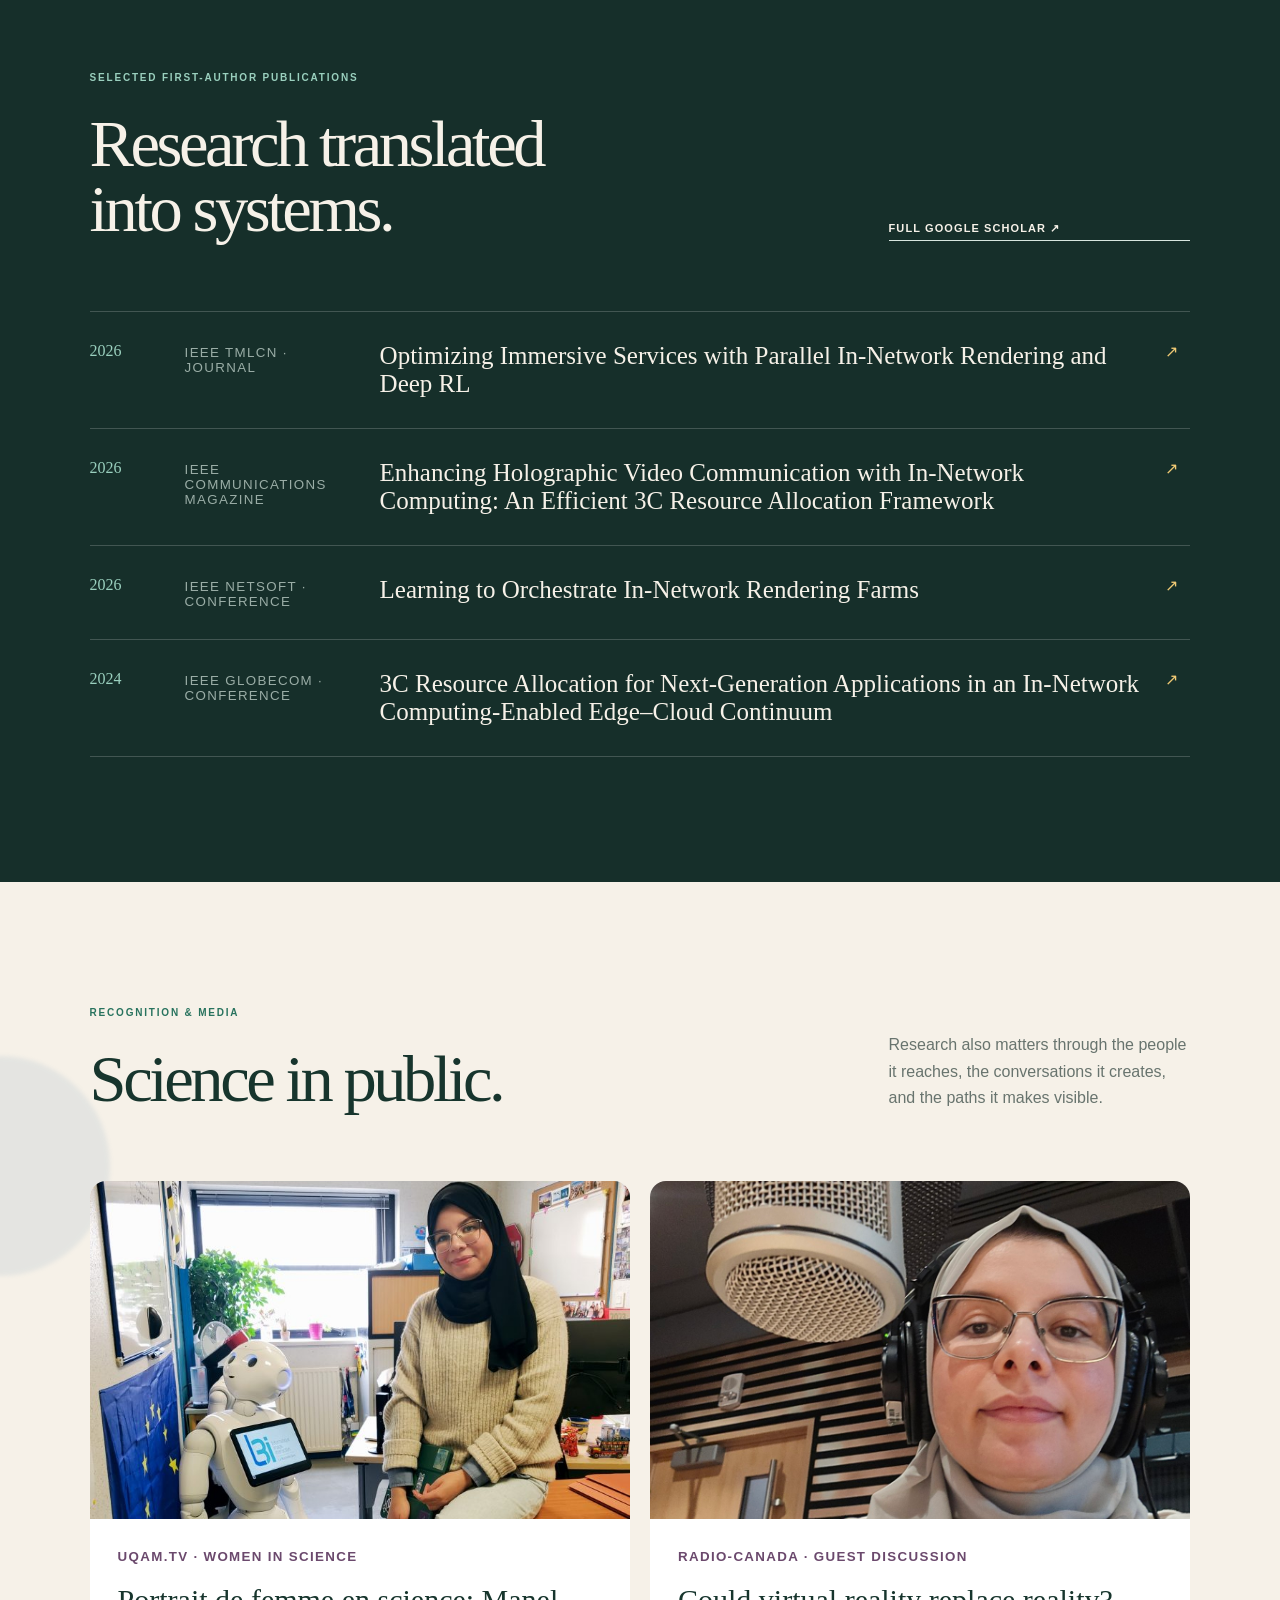
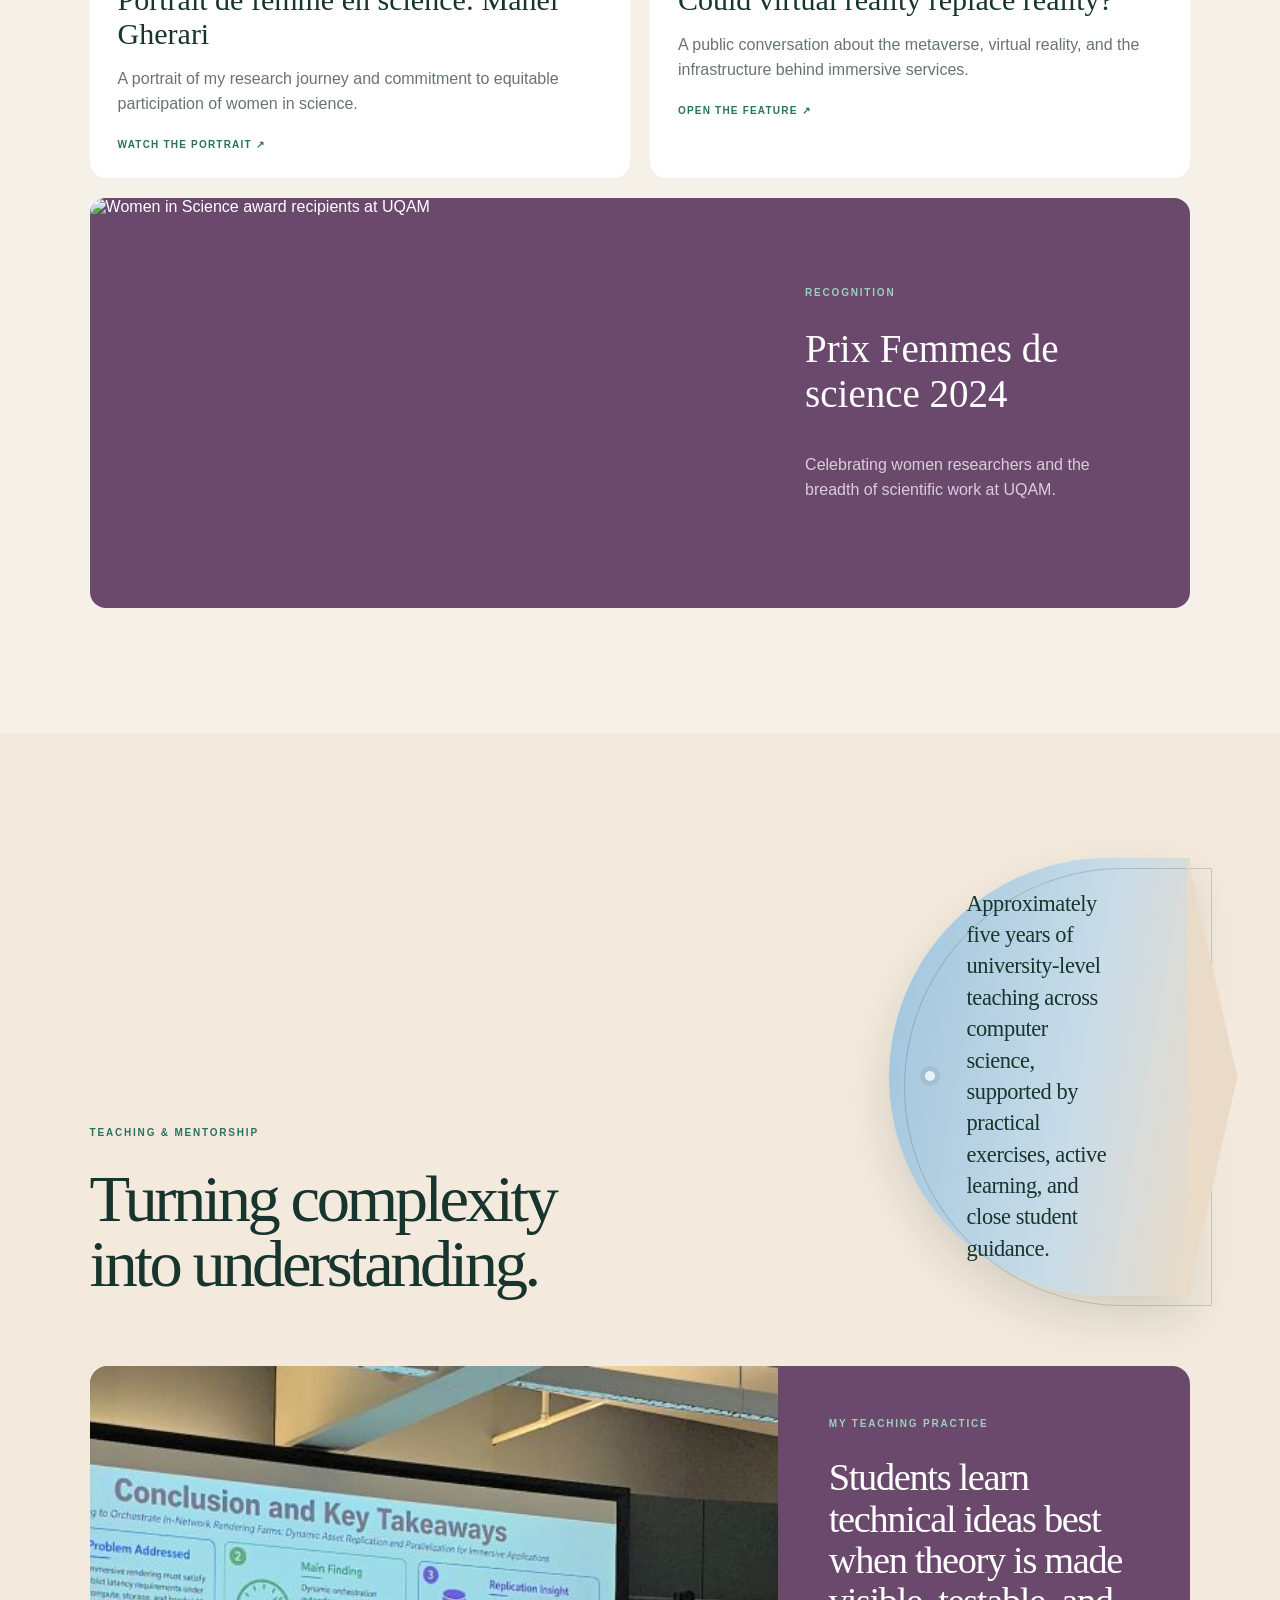
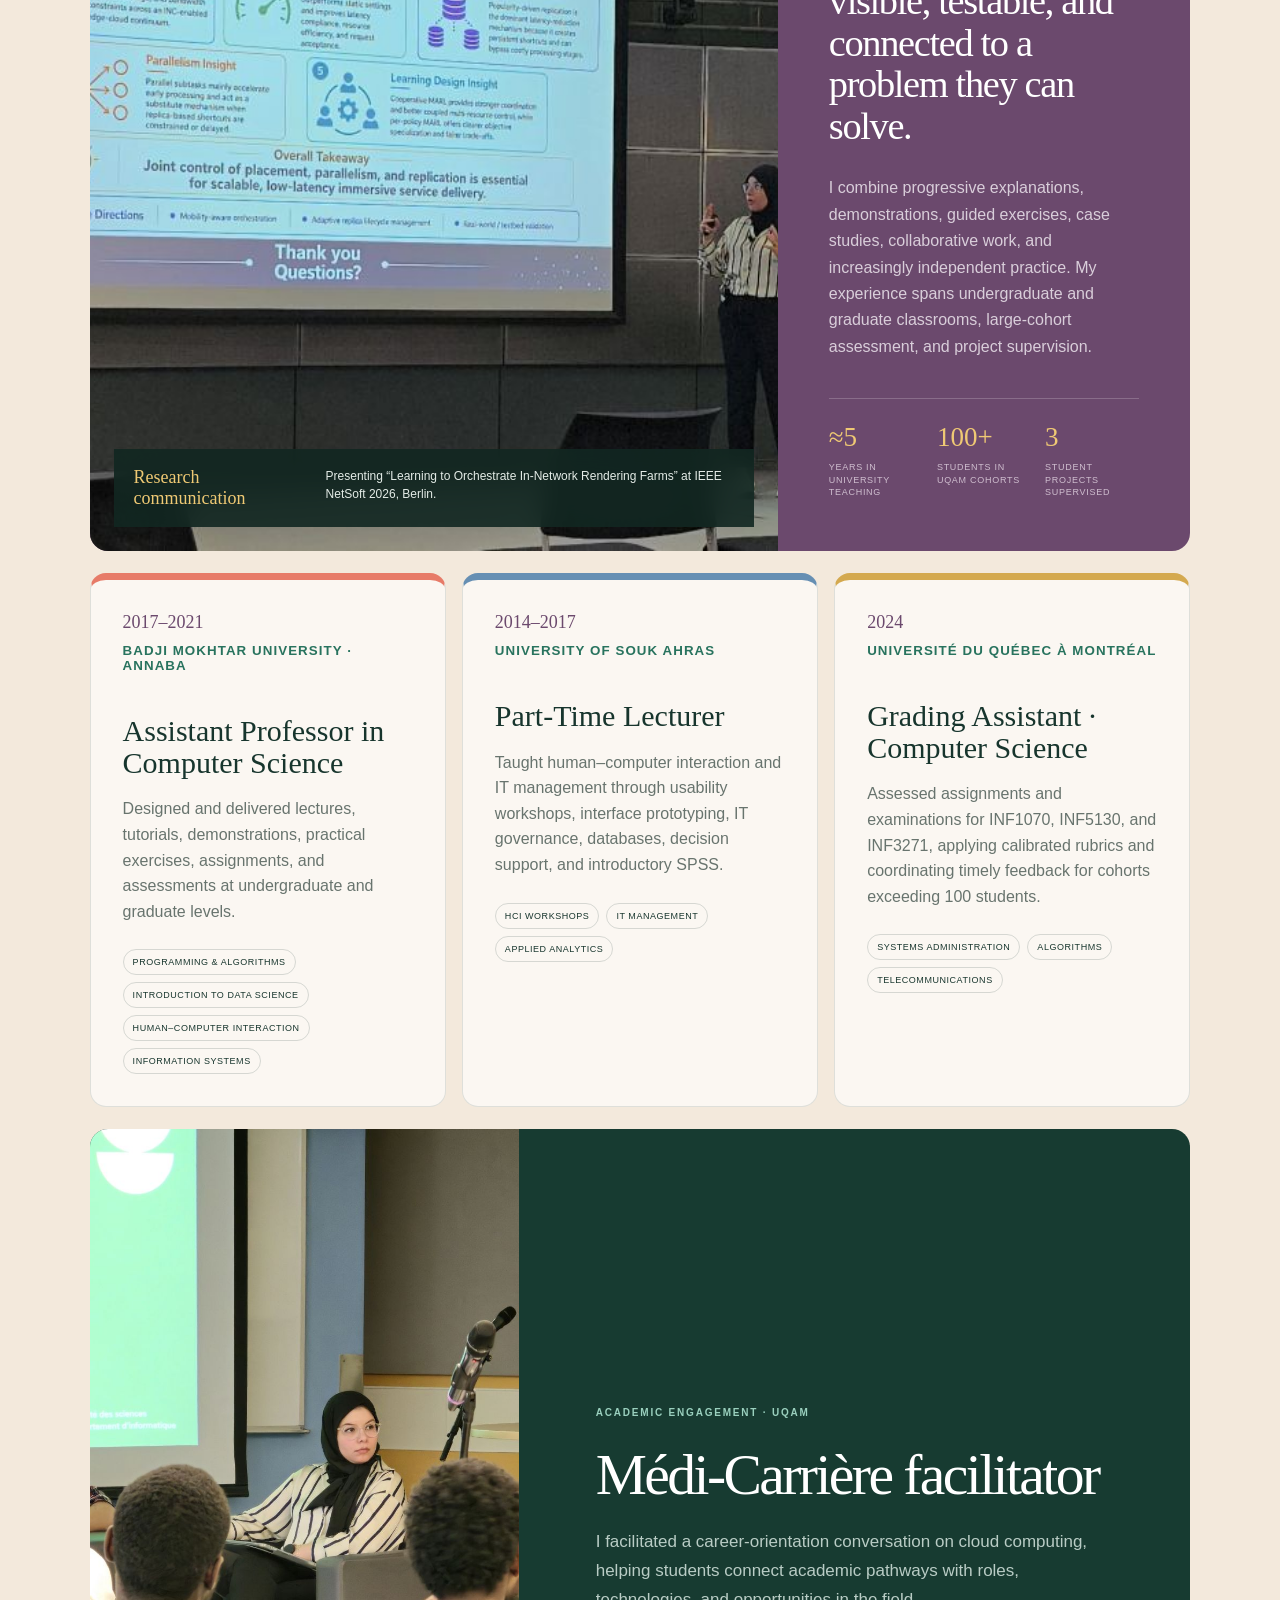
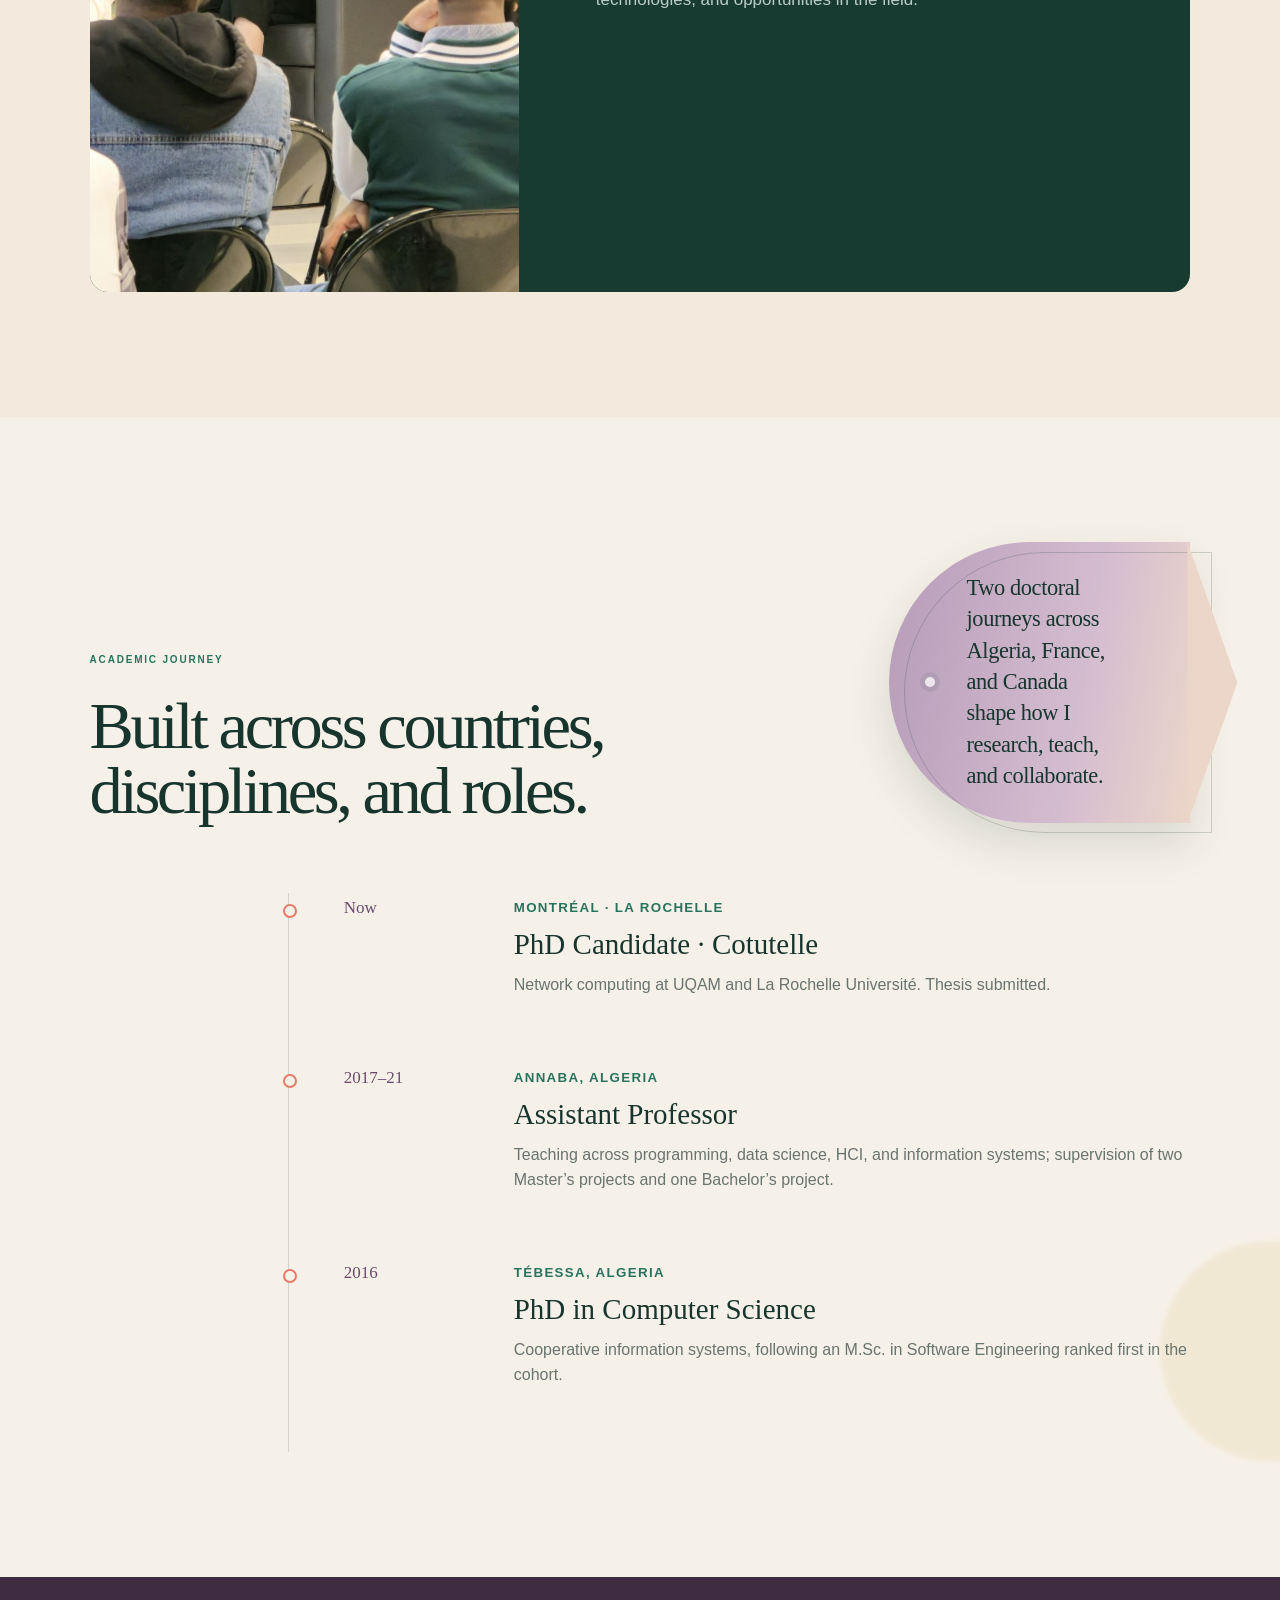
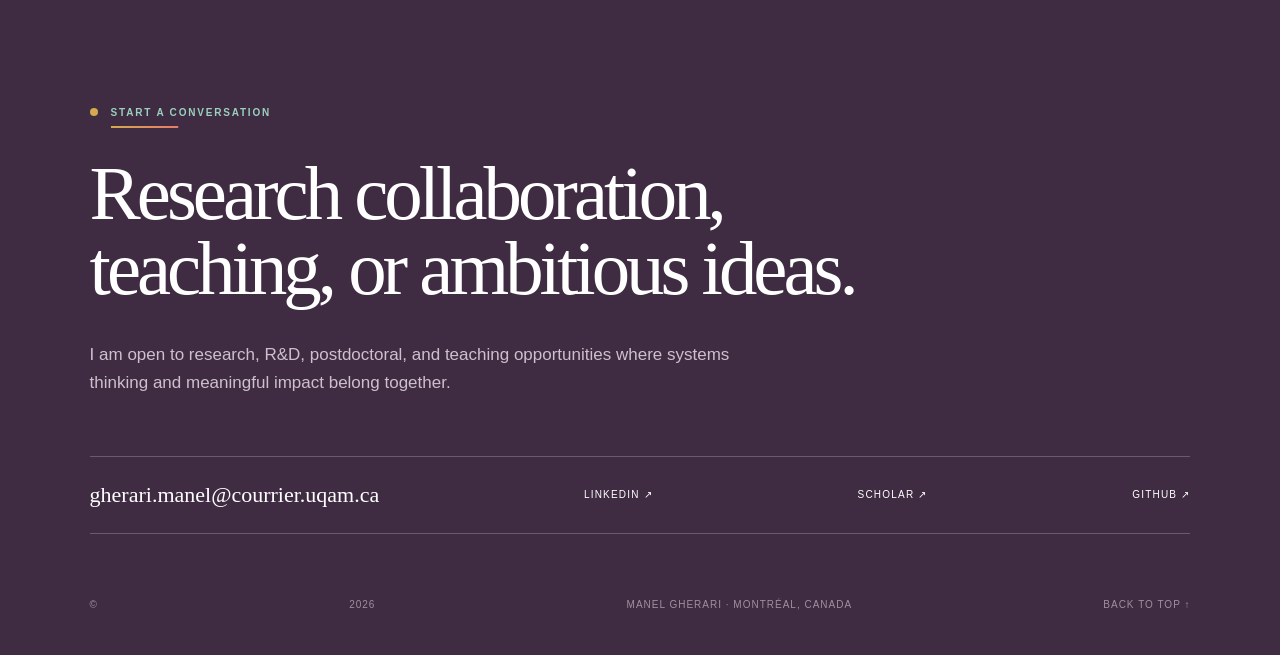
==== commit ff721de6: "Add detailed research direction pages" ====
--- a/index.html
+++ b/index.html
@@ -66,7 +66,7 @@
     ]
   }
   </script>
-  <link rel="stylesheet" href="styles.css?v=20260730-conversation-revert">
+  <link rel="stylesheet" href="styles.css?v=20260811-research-pages">
   <link rel="stylesheet" href="media-images.css">
   <link rel="stylesheet" href="teaching.css">
   <script src="script.js" defer></script>
@@ -112,13 +112,14 @@
 
     <section class="section" id="research">
       <div class="section-head reveal">
-        <div><p class="eyebrow">Research focus</p><h2>One scientific thread.<br>Three connected layers.</h2></div>
+        <div><p class="eyebrow">Research focus</p><h2>One scientific thread.<br>Four connected directions.</h2></div>
         <p class="signature-line signature-question"><span>How can distributed infrastructure make the right resource decision, at the right place, in real time?</span></p>
       </div>
       <div class="research-grid">
-        <article class="research-card coral reveal"><span>01</span><h3>Joint 3C orchestration</h3><p>Coordinating communication, computing, and caching for latency-sensitive immersive services.</p><ul><li>MINLP</li><li>PSO-Greedy</li><li>Resource allocation</li></ul></article>
-        <article class="research-card blue reveal"><span>02</span><h3>In-network computing</h3><p>Moving selected computation into programmable infrastructure for adaptive service delivery.</p><ul><li>INC</li><li>Edge–cloud</li><li>Programmable networks</li></ul></article>
-        <article class="research-card gold reveal"><span>03</span><h3>Learning to orchestrate</h3><p>DRL and multi-agent strategies for placement, replication, and migration stability at scale.</p><ul><li>MARL</li><li>RLlib</li><li>Immersive systems</li></ul></article>
+        <a class="research-card coral reveal" href="research-3c-orchestration.html"><span>01</span><h3>Joint 3C orchestration</h3><p>Coordinating communication, computing, and caching for latency-sensitive immersive services.</p><ul><li>MINLP</li><li>PSO-Greedy</li><li>Resource allocation</li></ul><b>Read the research summary →</b></a>
+        <a class="research-card blue reveal" href="research-in-network-computing.html"><span>02</span><h3>In-network computing</h3><p>Moving selected computation into programmable infrastructure for adaptive service delivery.</p><ul><li>INC</li><li>Edge–cloud</li><li>Programmable networks</li></ul><b>Read the research summary →</b></a>
+        <a class="research-card gold reveal" href="research-learning-to-orchestrate.html"><span>03</span><h3>Learning to orchestrate</h3><p>DRL and multi-agent strategies for placement, replication, and migration stability at scale.</p><ul><li>MARL</li><li>RLlib</li><li>Immersive systems</li></ul><b>Read the research summary →</b></a>
+        <a class="research-card plum reveal" href="research-future-directions.html"><span>04</span><h3>Current research direction</h3><p>Building context-aware, stable, and sustainable orchestration for increasingly autonomous distributed systems.</p><ul><li>Digital twins</li><li>Agentic AI</li><li>Sustainability</li></ul><b>Explore the future direction →</b></a>
       </div>
     </section>
 
@@ -257,4 +258,4 @@
     <div class="copyright">© <span id="year">2026</span> Manel Gherari · Montréal, Canada <a href="#top">Back to top ↑</a></div>
   </footer>
 </body>
-</html>+</html>
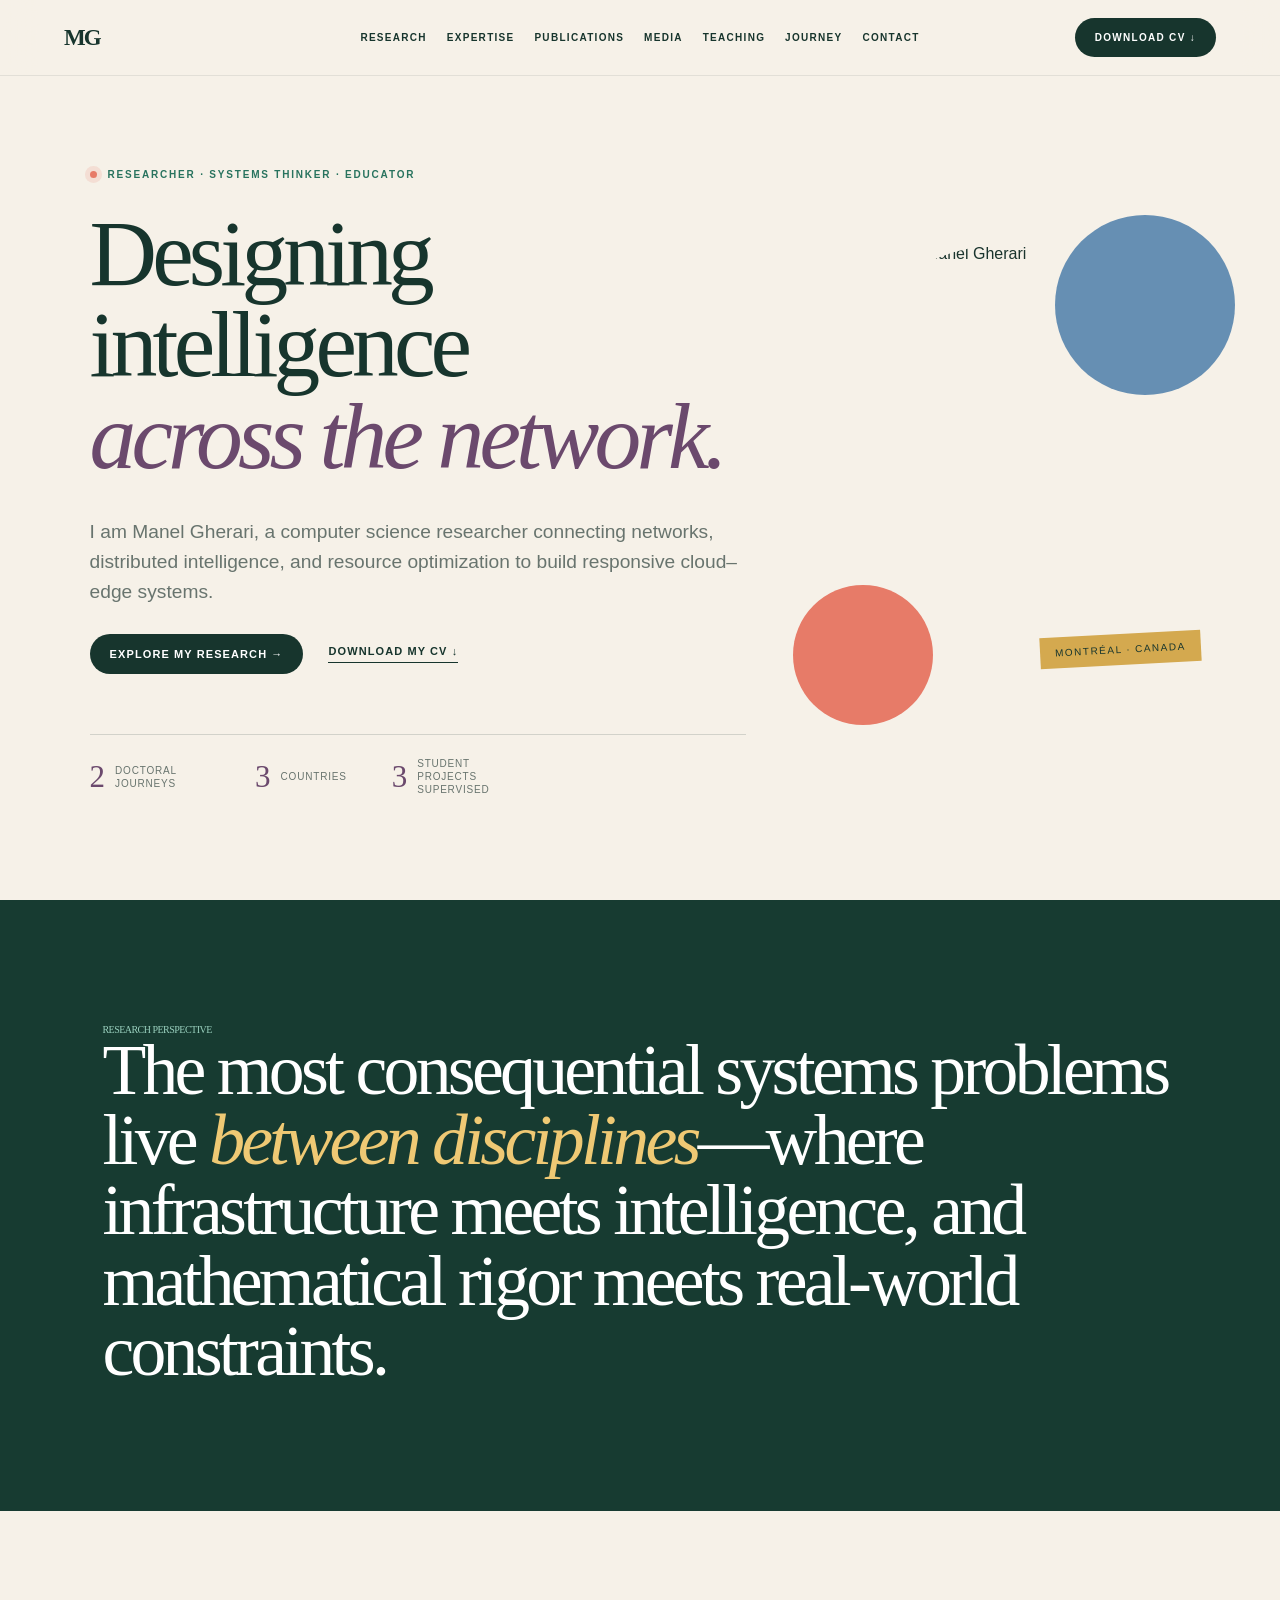
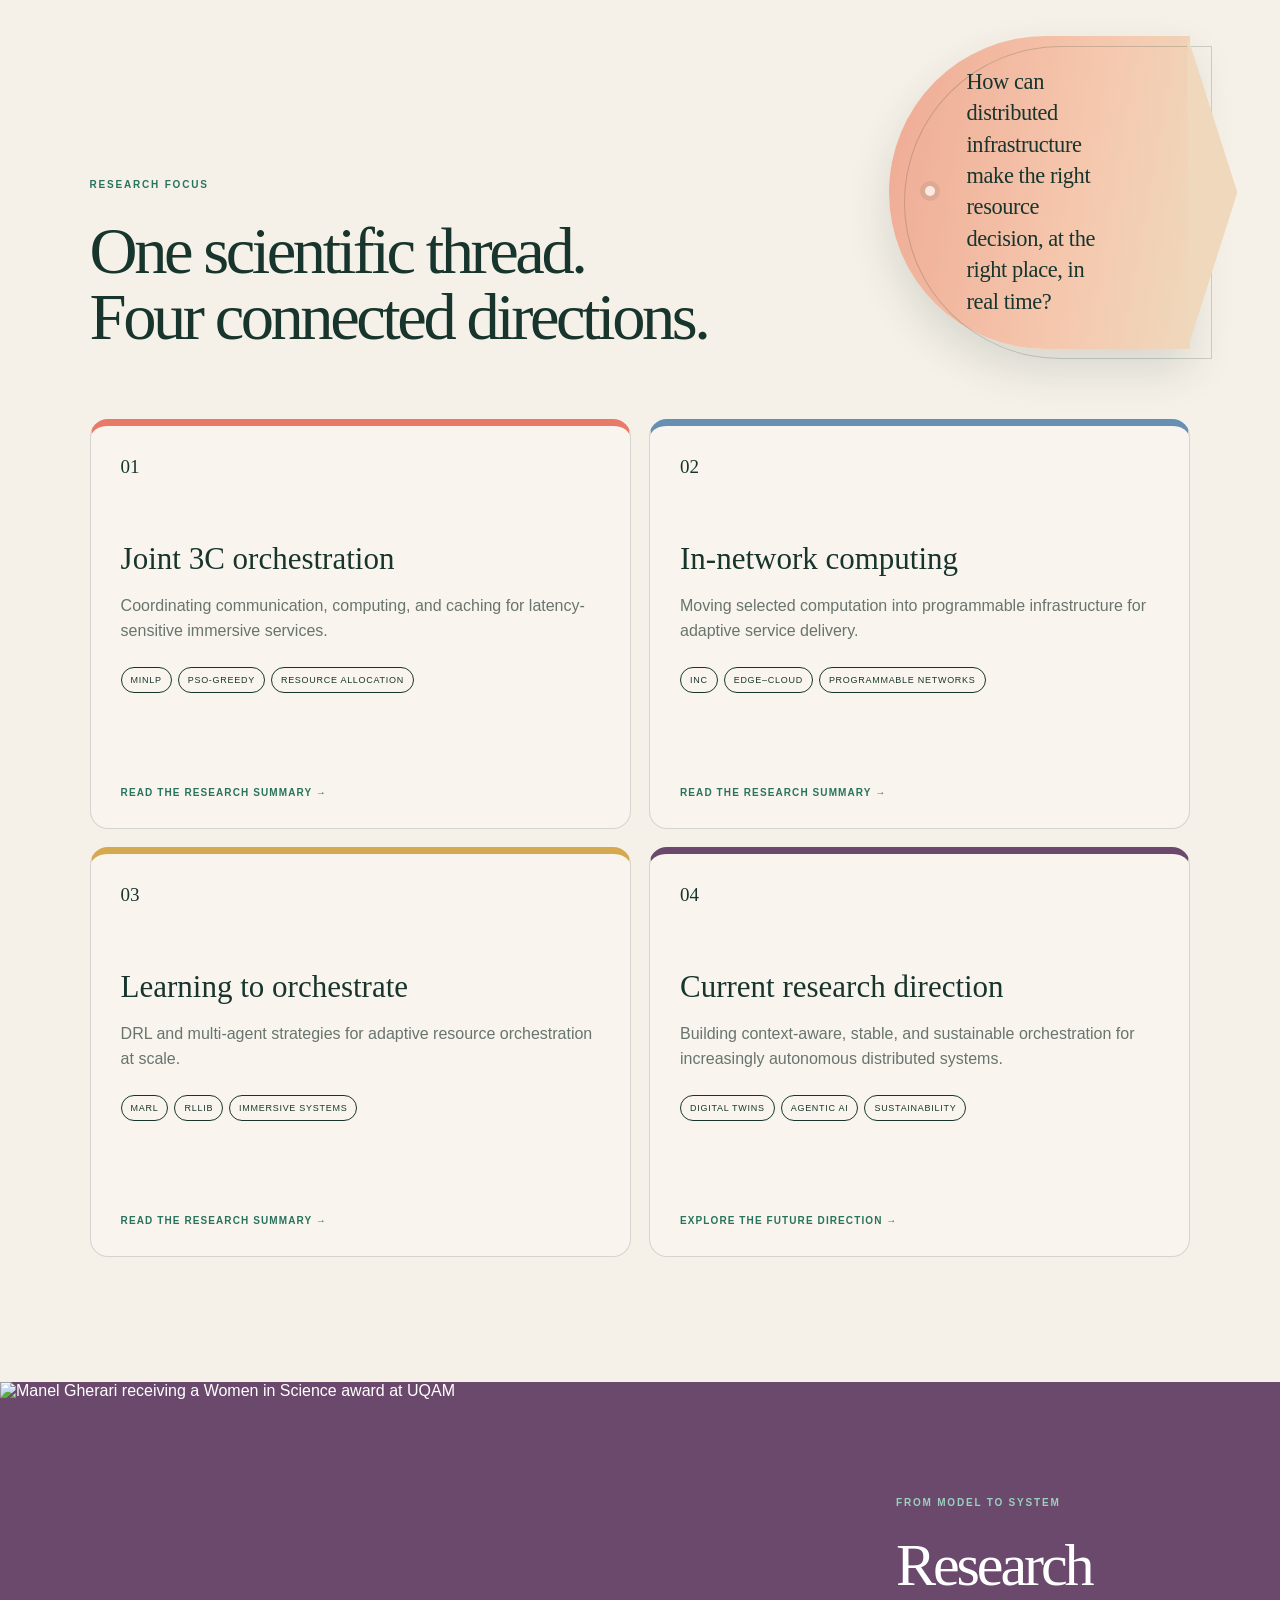
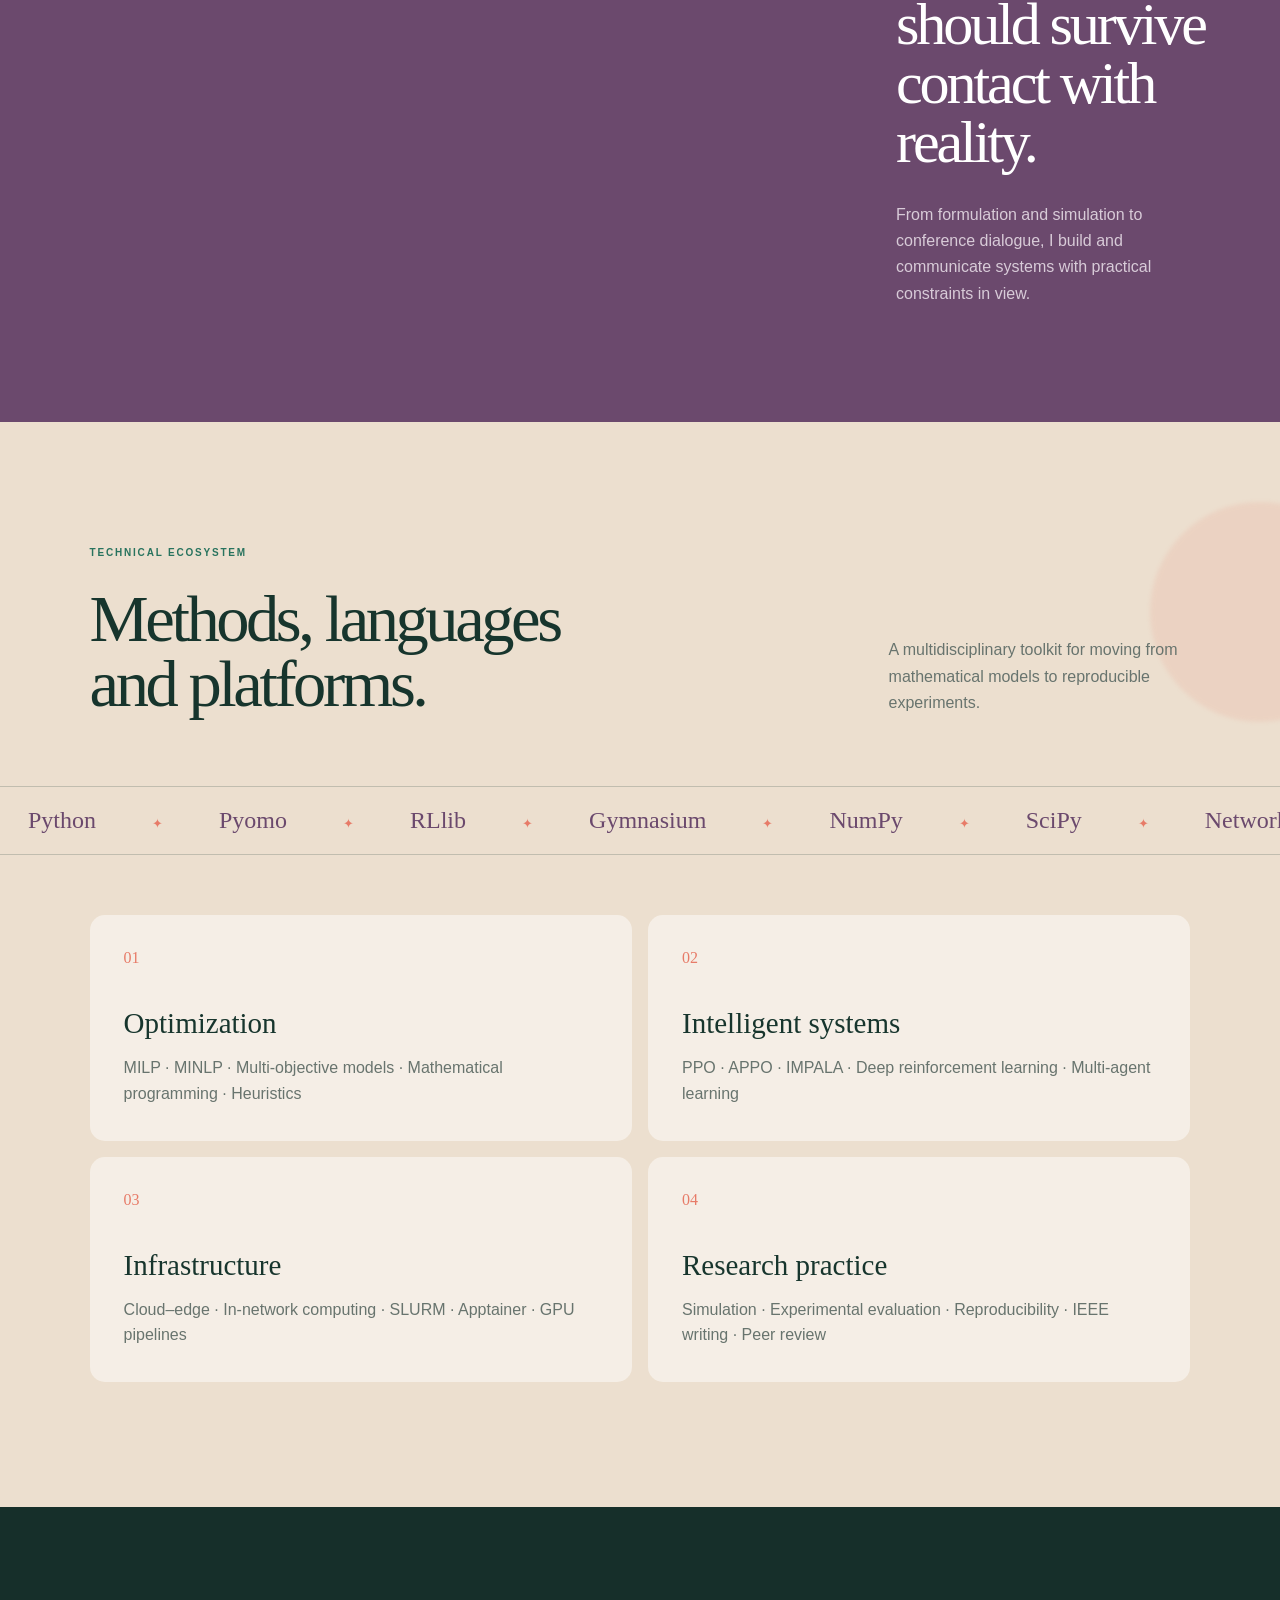
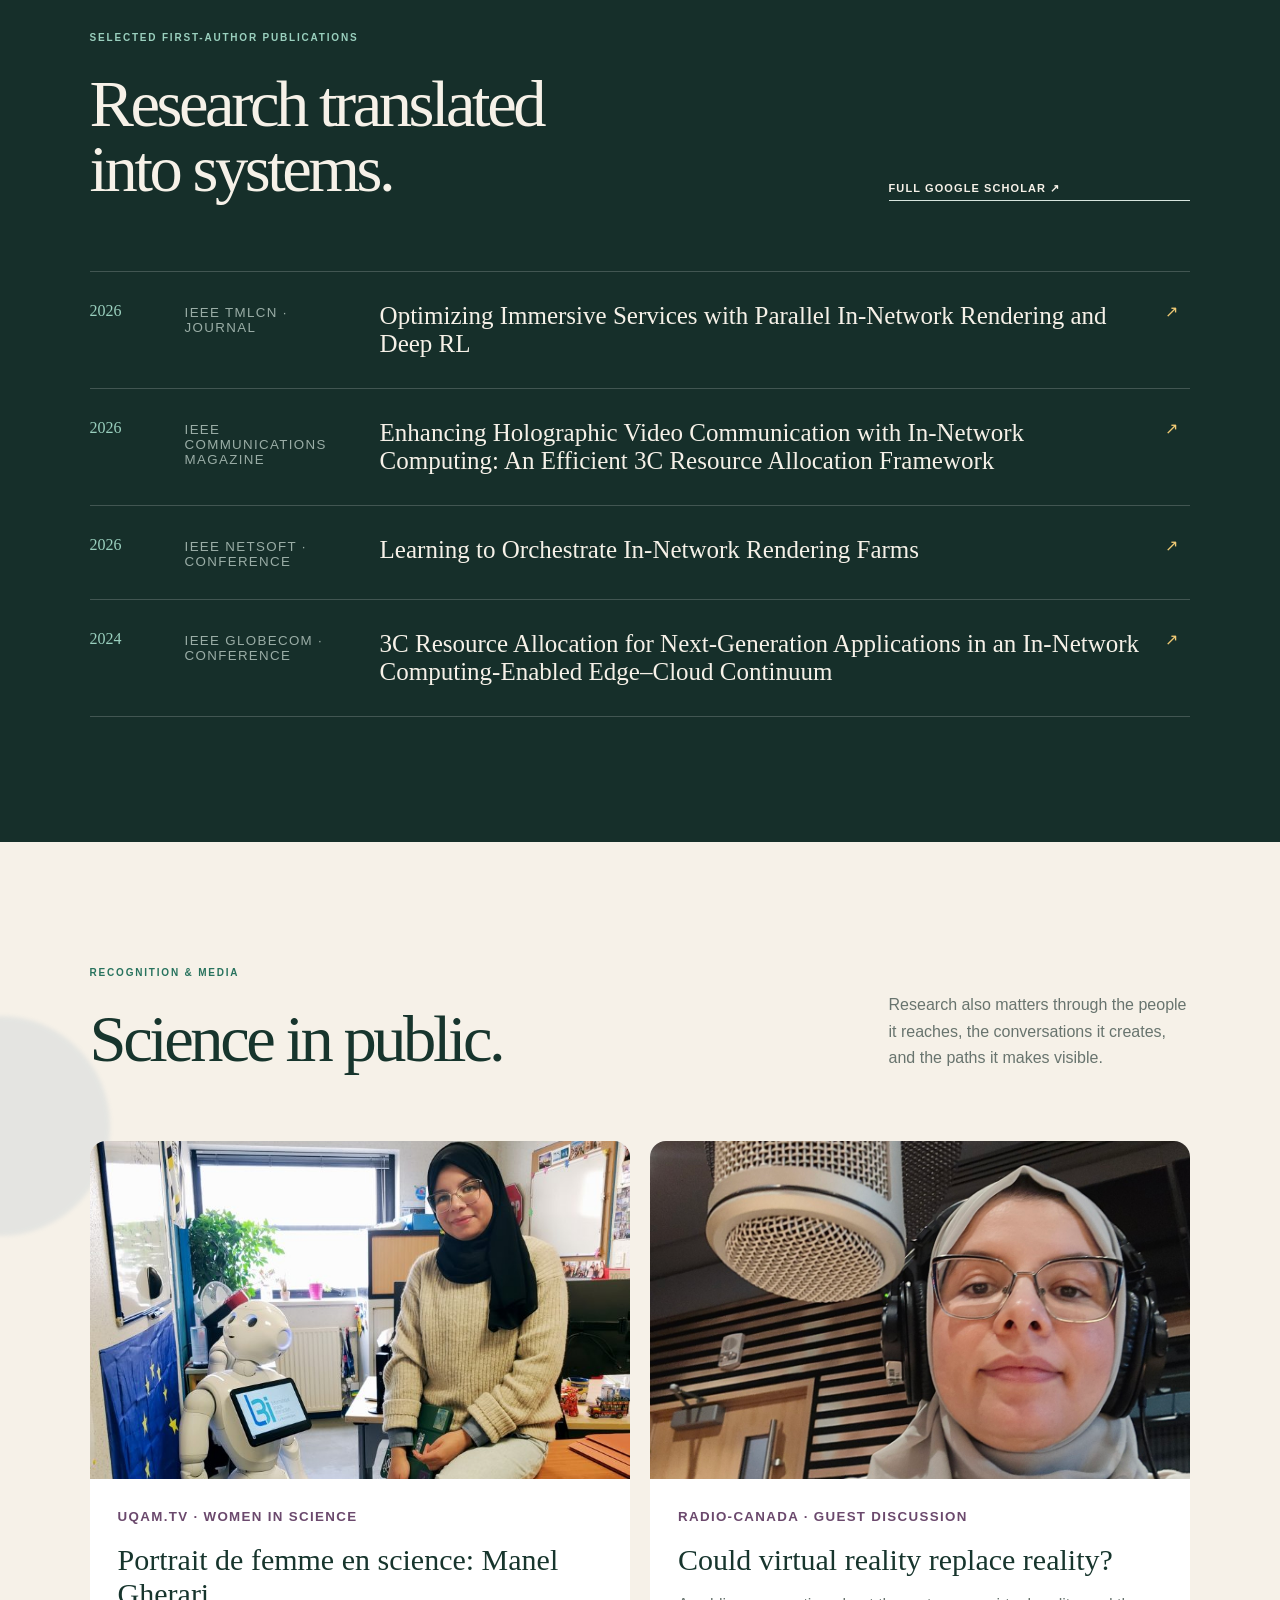
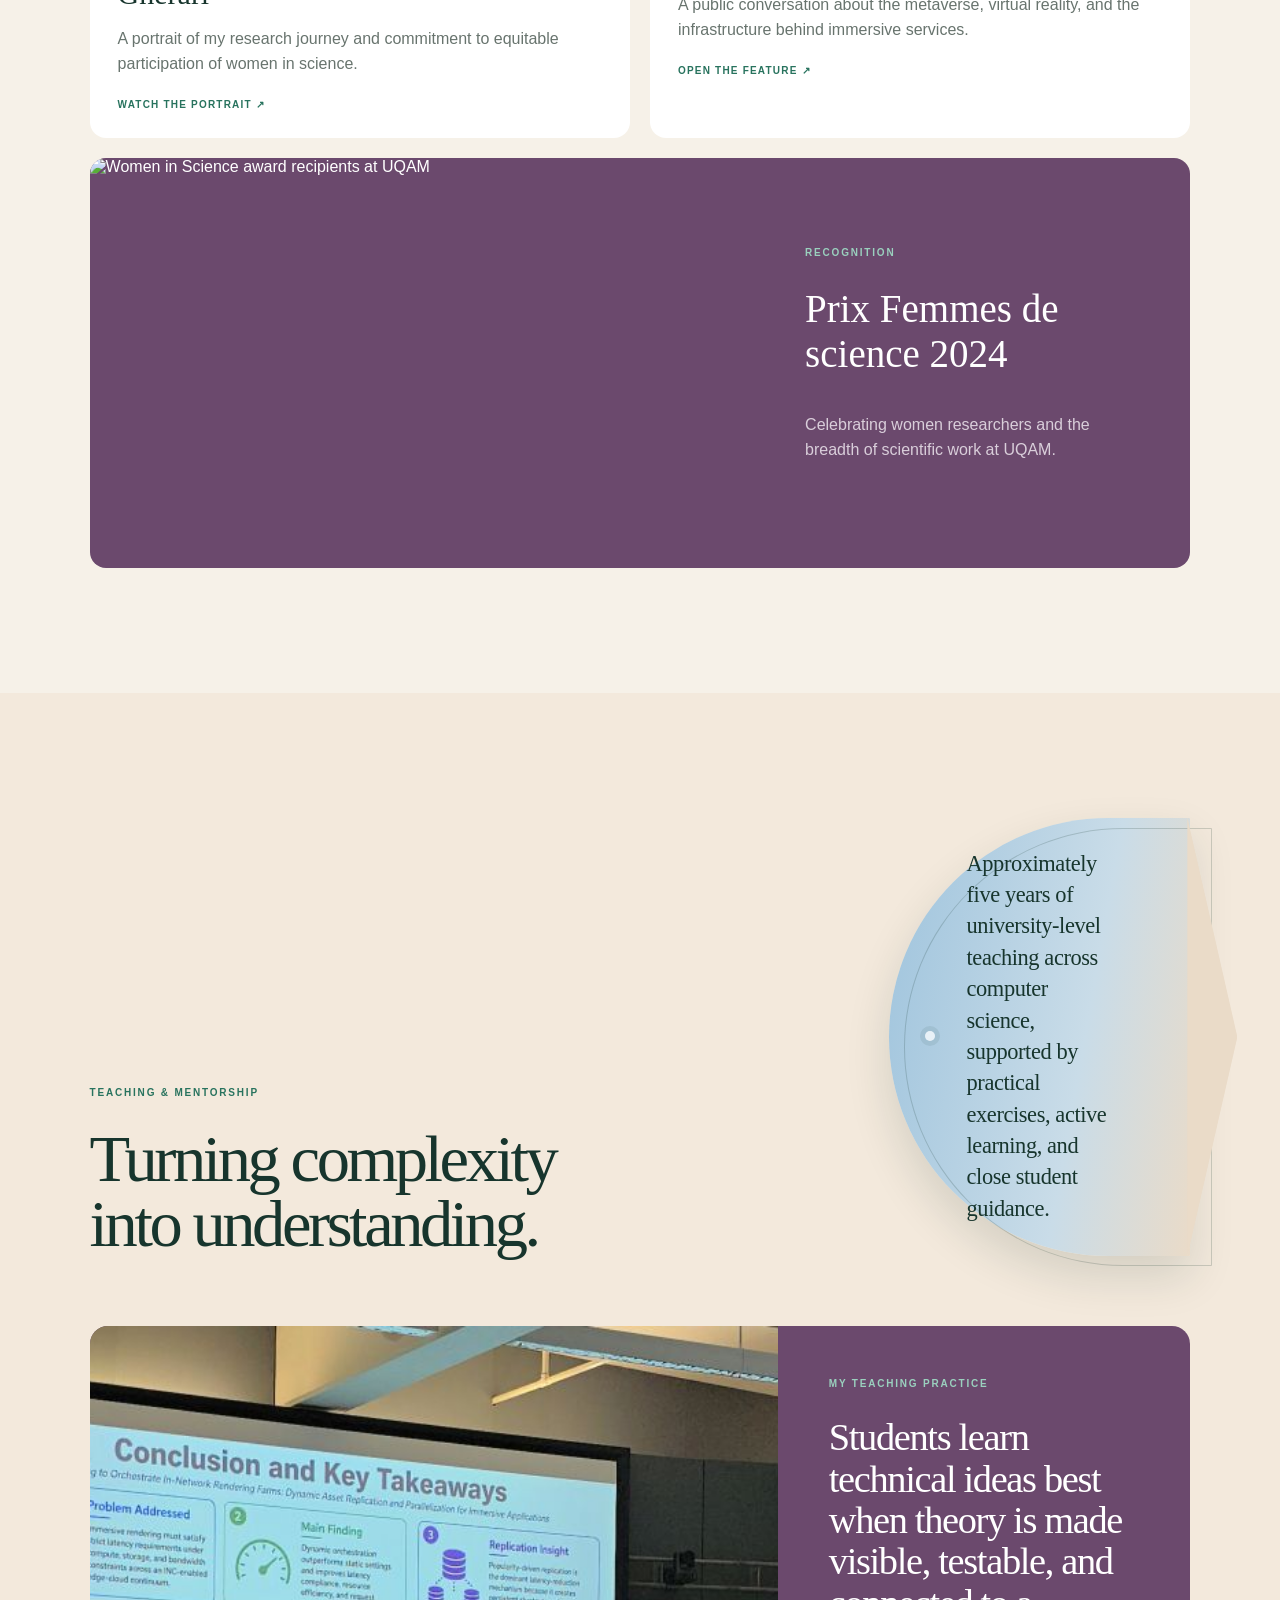
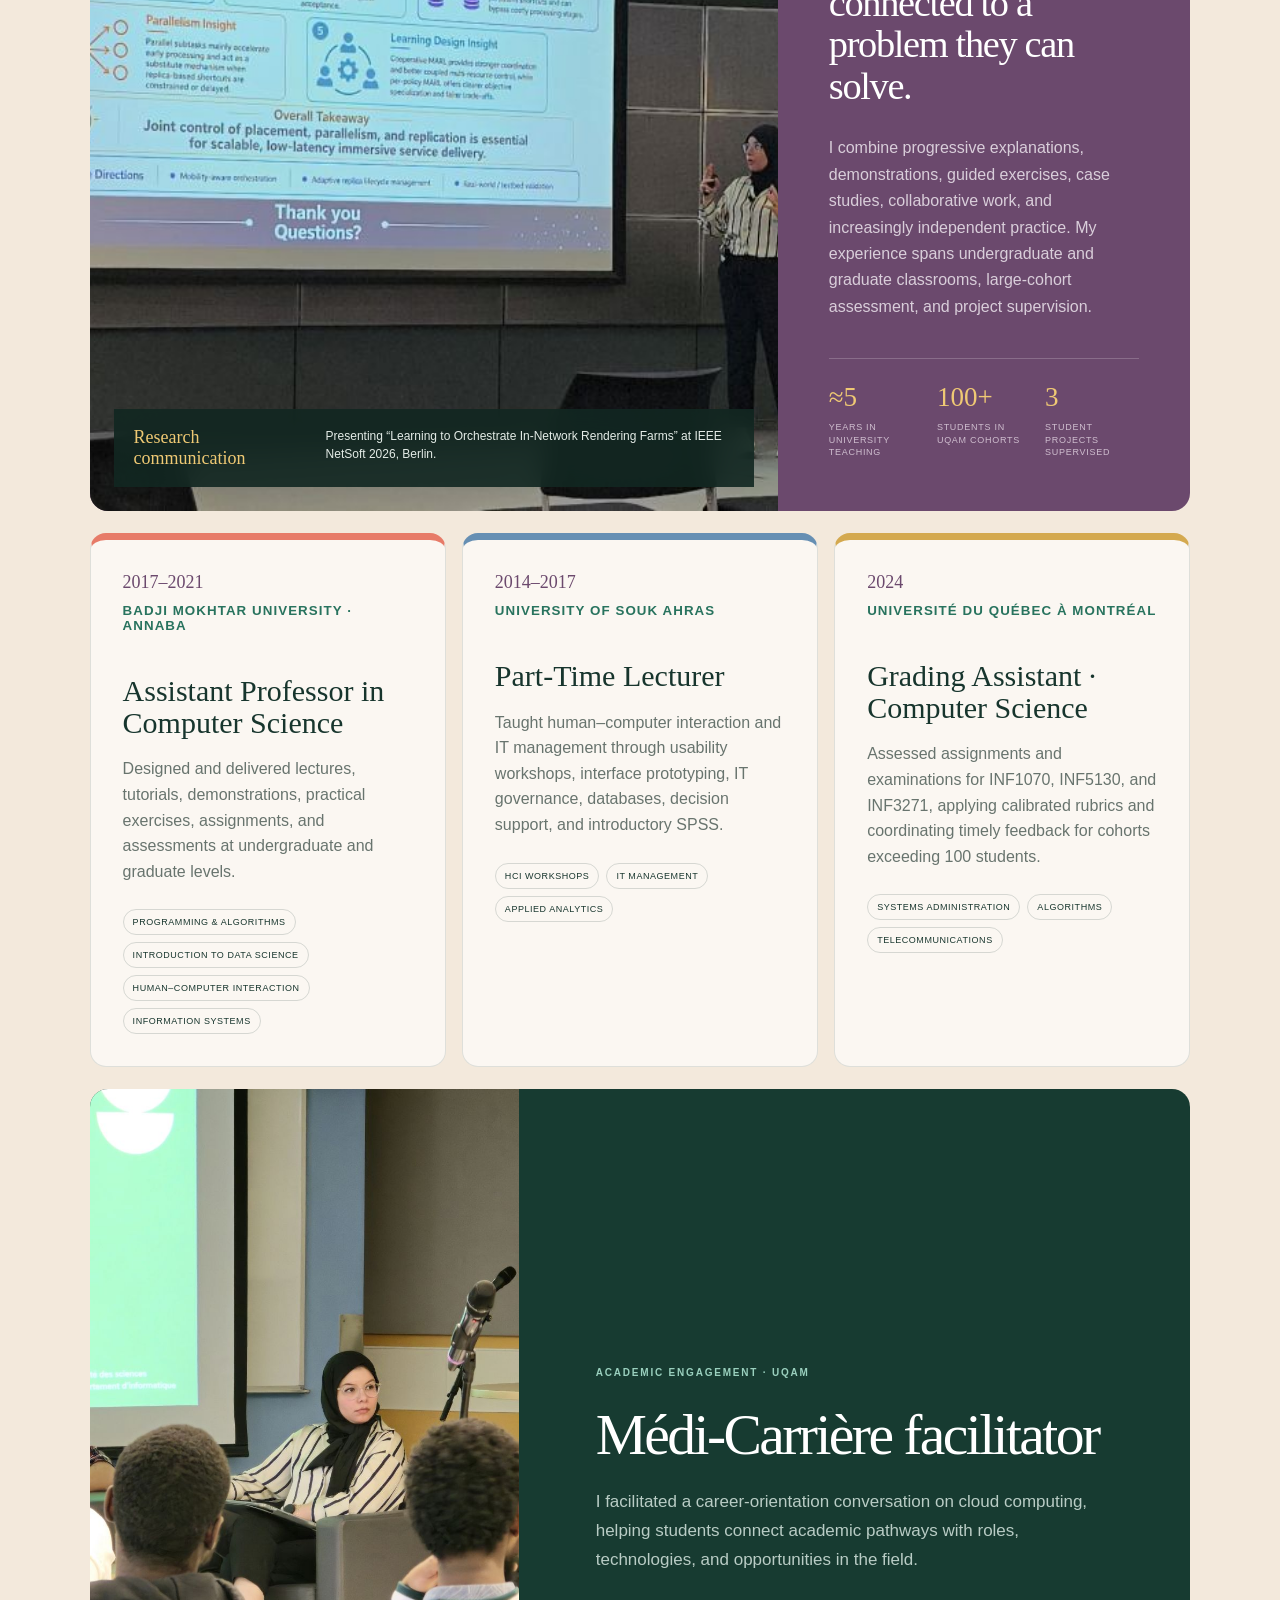
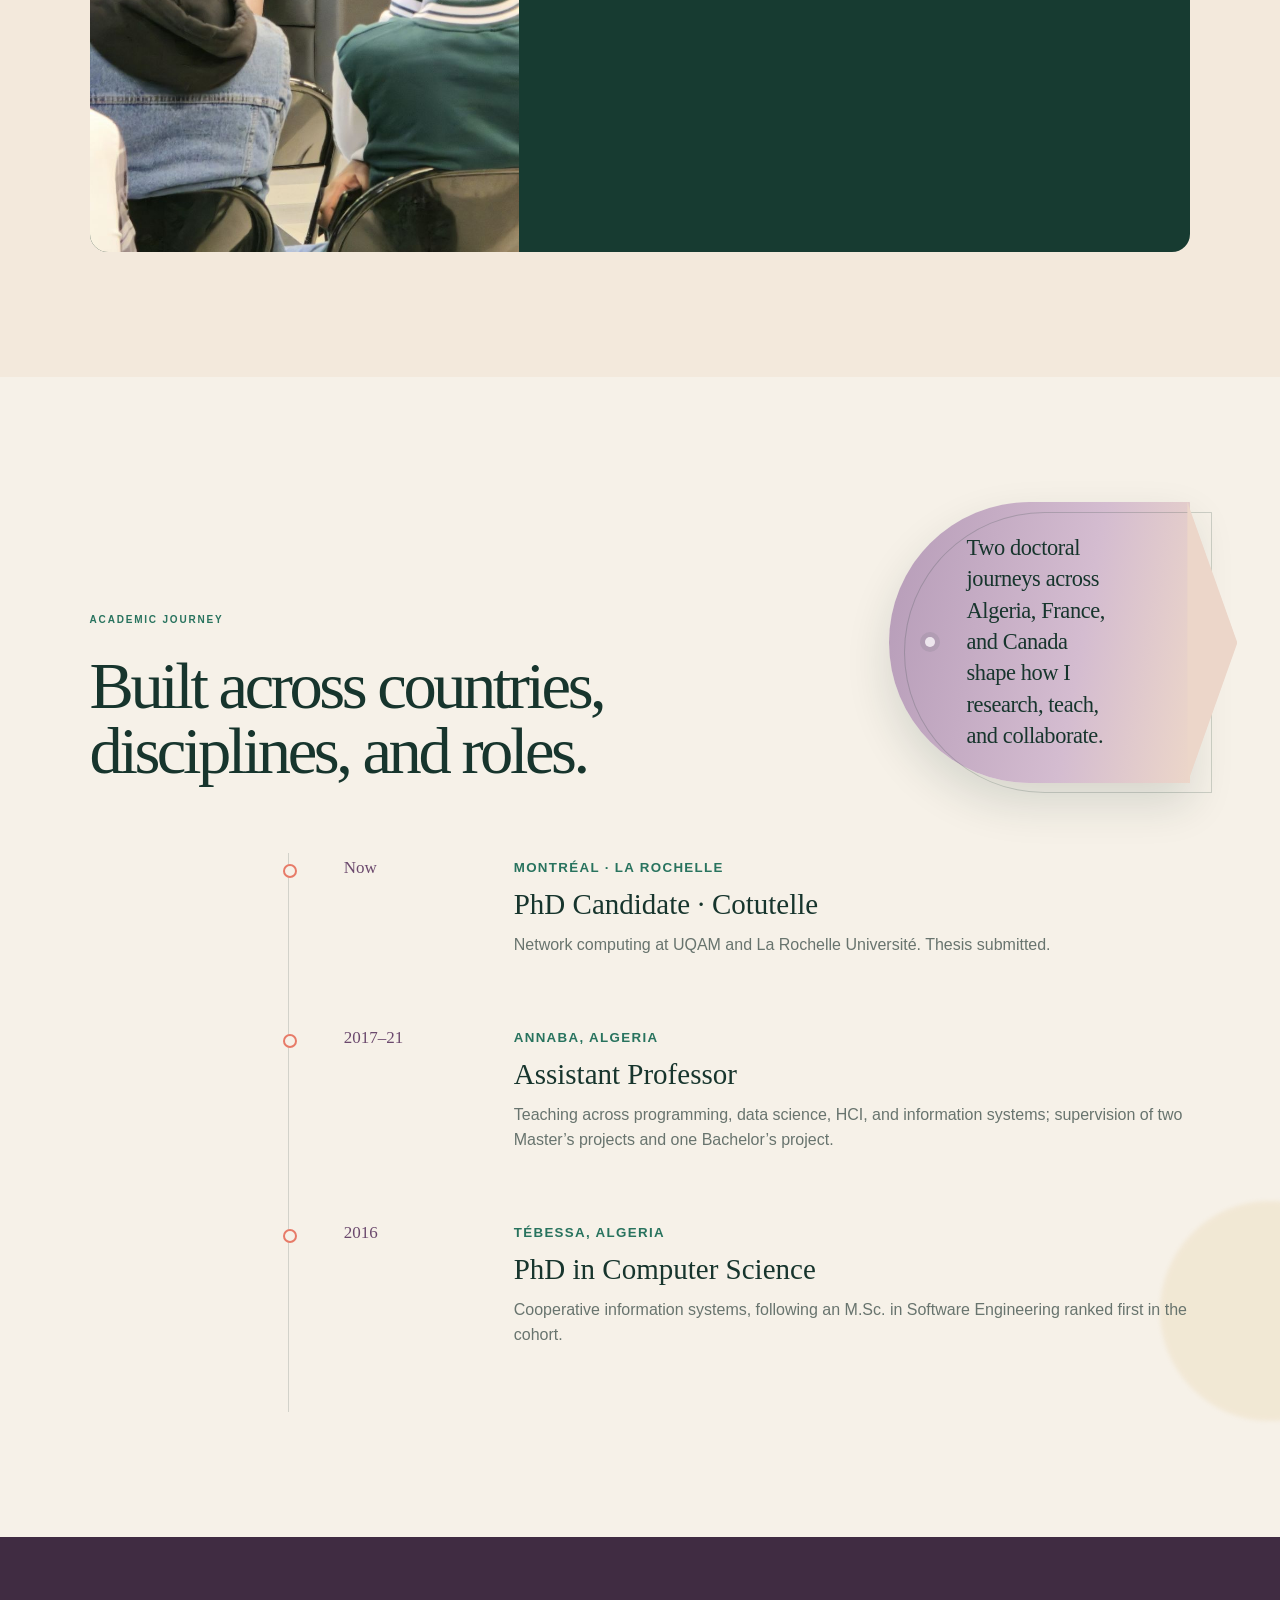
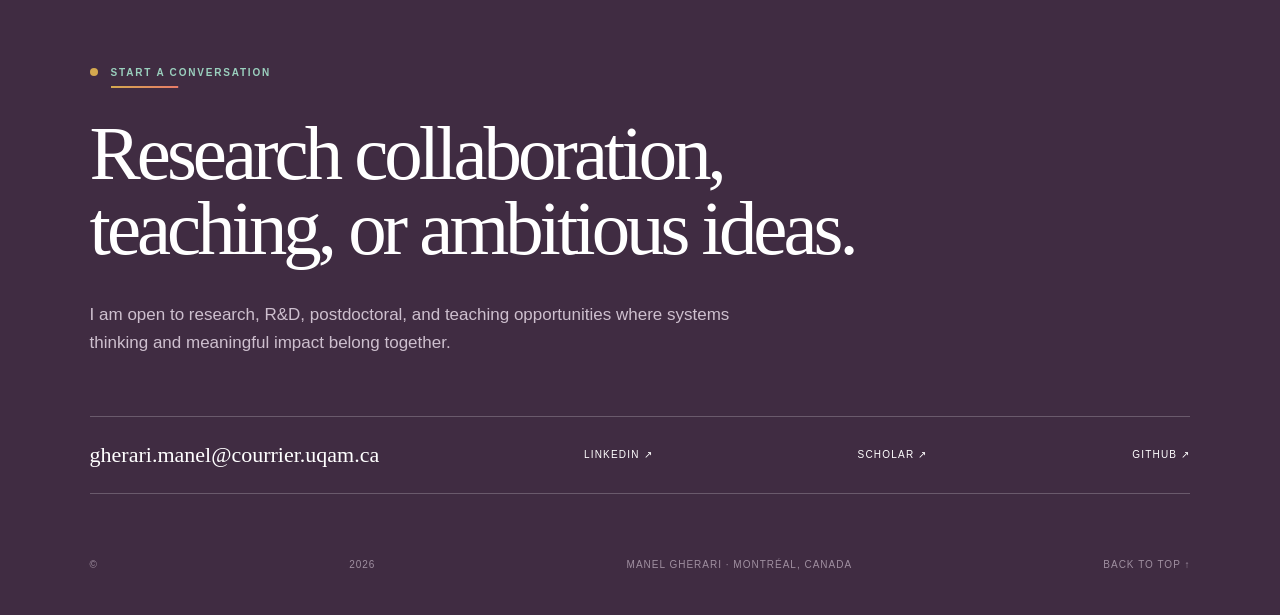
==== commit 296a16ae: "Remove confidential migration reference from research preview" ====
--- a/index.html
+++ b/index.html
@@ -118,7 +118,7 @@
       <div class="research-grid">
         <a class="research-card coral reveal" href="research-3c-orchestration.html"><span>01</span><h3>Joint 3C orchestration</h3><p>Coordinating communication, computing, and caching for latency-sensitive immersive services.</p><ul><li>MINLP</li><li>PSO-Greedy</li><li>Resource allocation</li></ul><b>Read the research summary →</b></a>
         <a class="research-card blue reveal" href="research-in-network-computing.html"><span>02</span><h3>In-network computing</h3><p>Moving selected computation into programmable infrastructure for adaptive service delivery.</p><ul><li>INC</li><li>Edge–cloud</li><li>Programmable networks</li></ul><b>Read the research summary →</b></a>
-        <a class="research-card gold reveal" href="research-learning-to-orchestrate.html"><span>03</span><h3>Learning to orchestrate</h3><p>DRL and multi-agent strategies for placement, replication, and migration stability at scale.</p><ul><li>MARL</li><li>RLlib</li><li>Immersive systems</li></ul><b>Read the research summary →</b></a>
+        <a class="research-card gold reveal" href="research-learning-to-orchestrate.html"><span>03</span><h3>Learning to orchestrate</h3><p>DRL and multi-agent strategies for adaptive resource orchestration at scale.</p><ul><li>MARL</li><li>RLlib</li><li>Immersive systems</li></ul><b>Read the research summary →</b></a>
         <a class="research-card plum reveal" href="research-future-directions.html"><span>04</span><h3>Current research direction</h3><p>Building context-aware, stable, and sustainable orchestration for increasingly autonomous distributed systems.</p><ul><li>Digital twins</li><li>Agentic AI</li><li>Sustainability</li></ul><b>Explore the future direction →</b></a>
       </div>
     </section>
--- a/styles.css
+++ b/styles.css
@@ -34,3 +34,12 @@
 @media(max-width:1180px){header{grid-template-columns:auto 1fr auto}nav{justify-content:center;gap:13px}nav a{font-size:9px}.button.small{display:none}}
 @media(max-width:900px){.scroll-progress{height:2px}.signature-line{min-height:118px;font-size:20px!important;padding:24px 48px 26px 58px!important;border-radius:999px 3px 3px 999px!important}.signature-line::before{inset:7px -15px -7px 9px;border-radius:999px 3px 3px 999px}.signature-line::after{right:-34px;width:36px}.signature-line span::before{left:-31px;width:8px;height:8px}.stack-section::before,.media::before,.journey::before{width:150px;height:150px}}
 @media(prefers-reduced-motion:reduce){.conversation-kicker::before,.stack-section::before,.media::before,.journey::before{animation:none}.signature-line::after{transform:translateY(-50%) scaleX(1)}.signature-line:hover,.conversation-kicker:hover{transform:none}}
+
+/* Linked research directions */
+.research-grid{grid-template-columns:repeat(2,1fr)}
+.research-card{min-height:410px}
+.research-card p{margin-bottom:24px}
+.research-card ul{margin-bottom:28px}
+.research-card>b{margin-top:auto;color:var(--green);font-size:10px;letter-spacing:.11em;text-transform:uppercase}
+.research-card.plum{border-top:7px solid var(--plum)}
+@media(max-width:900px){.research-grid{grid-template-columns:1fr}}
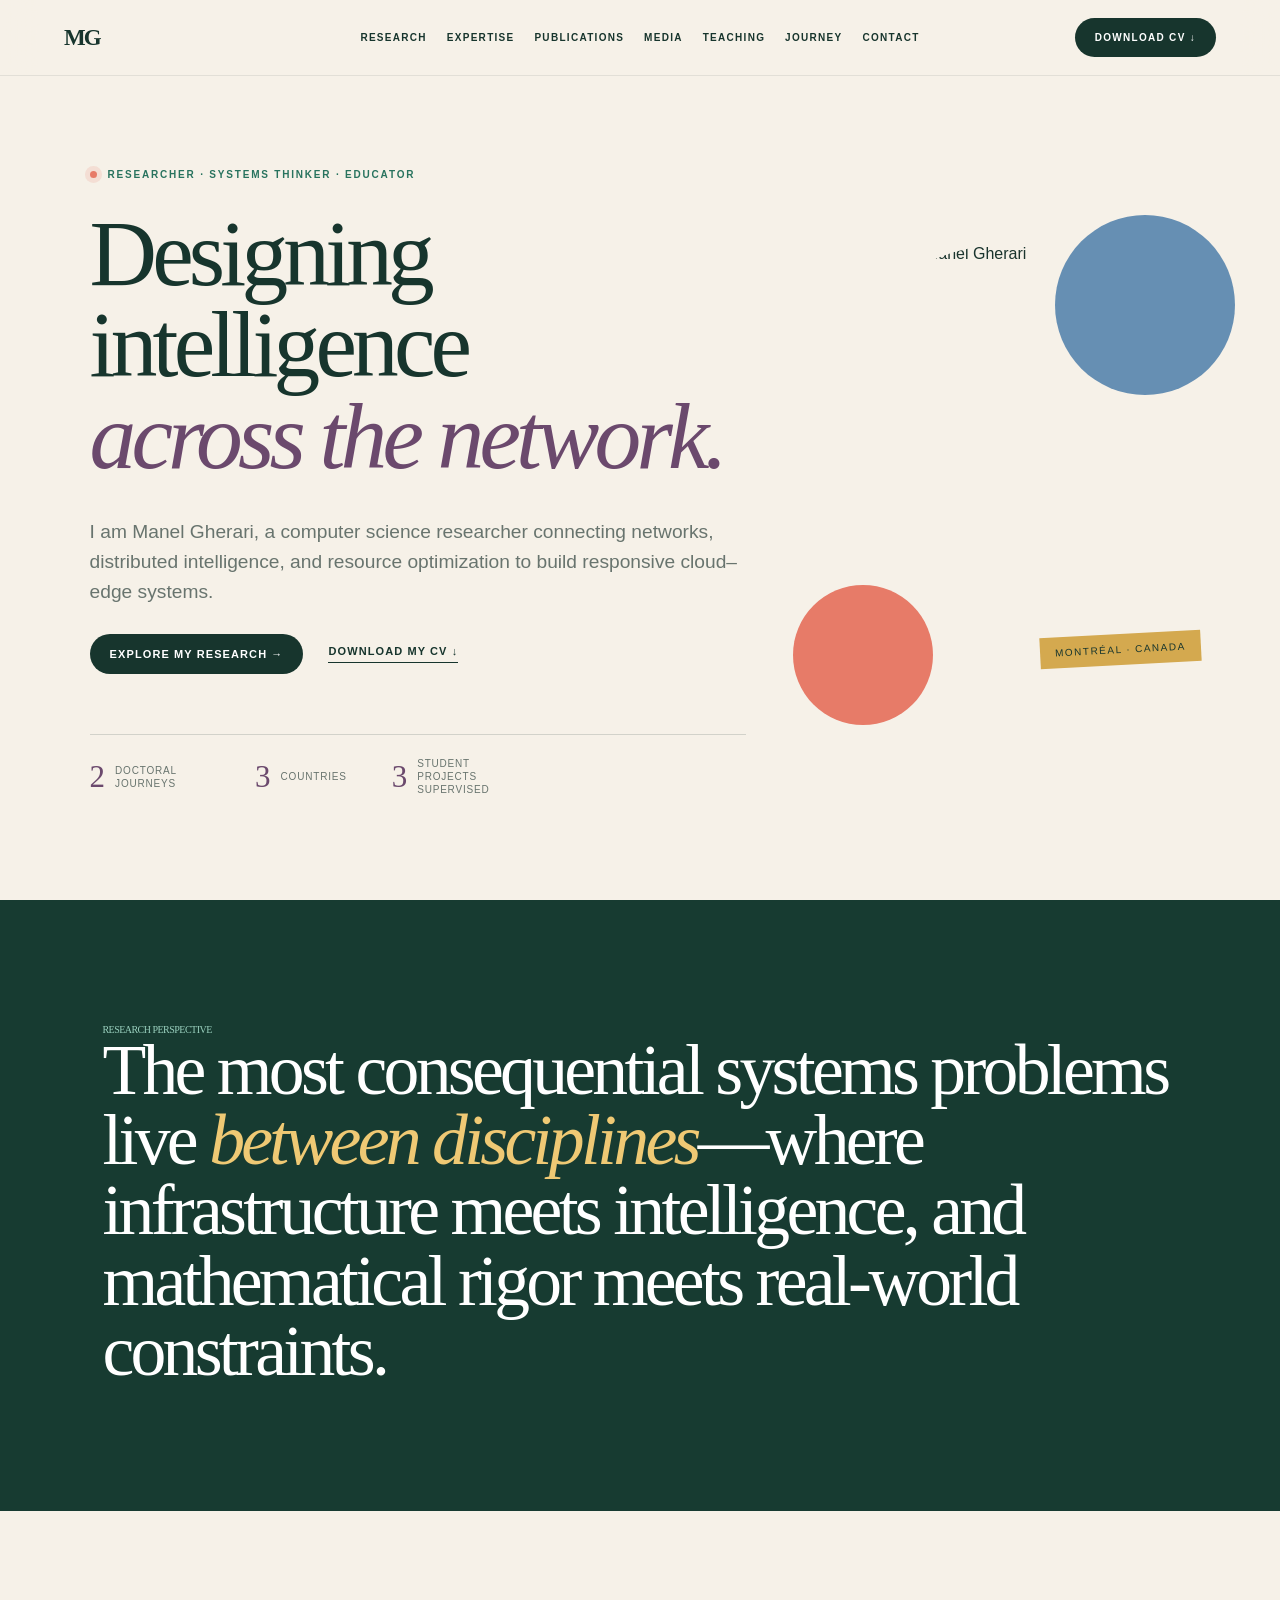
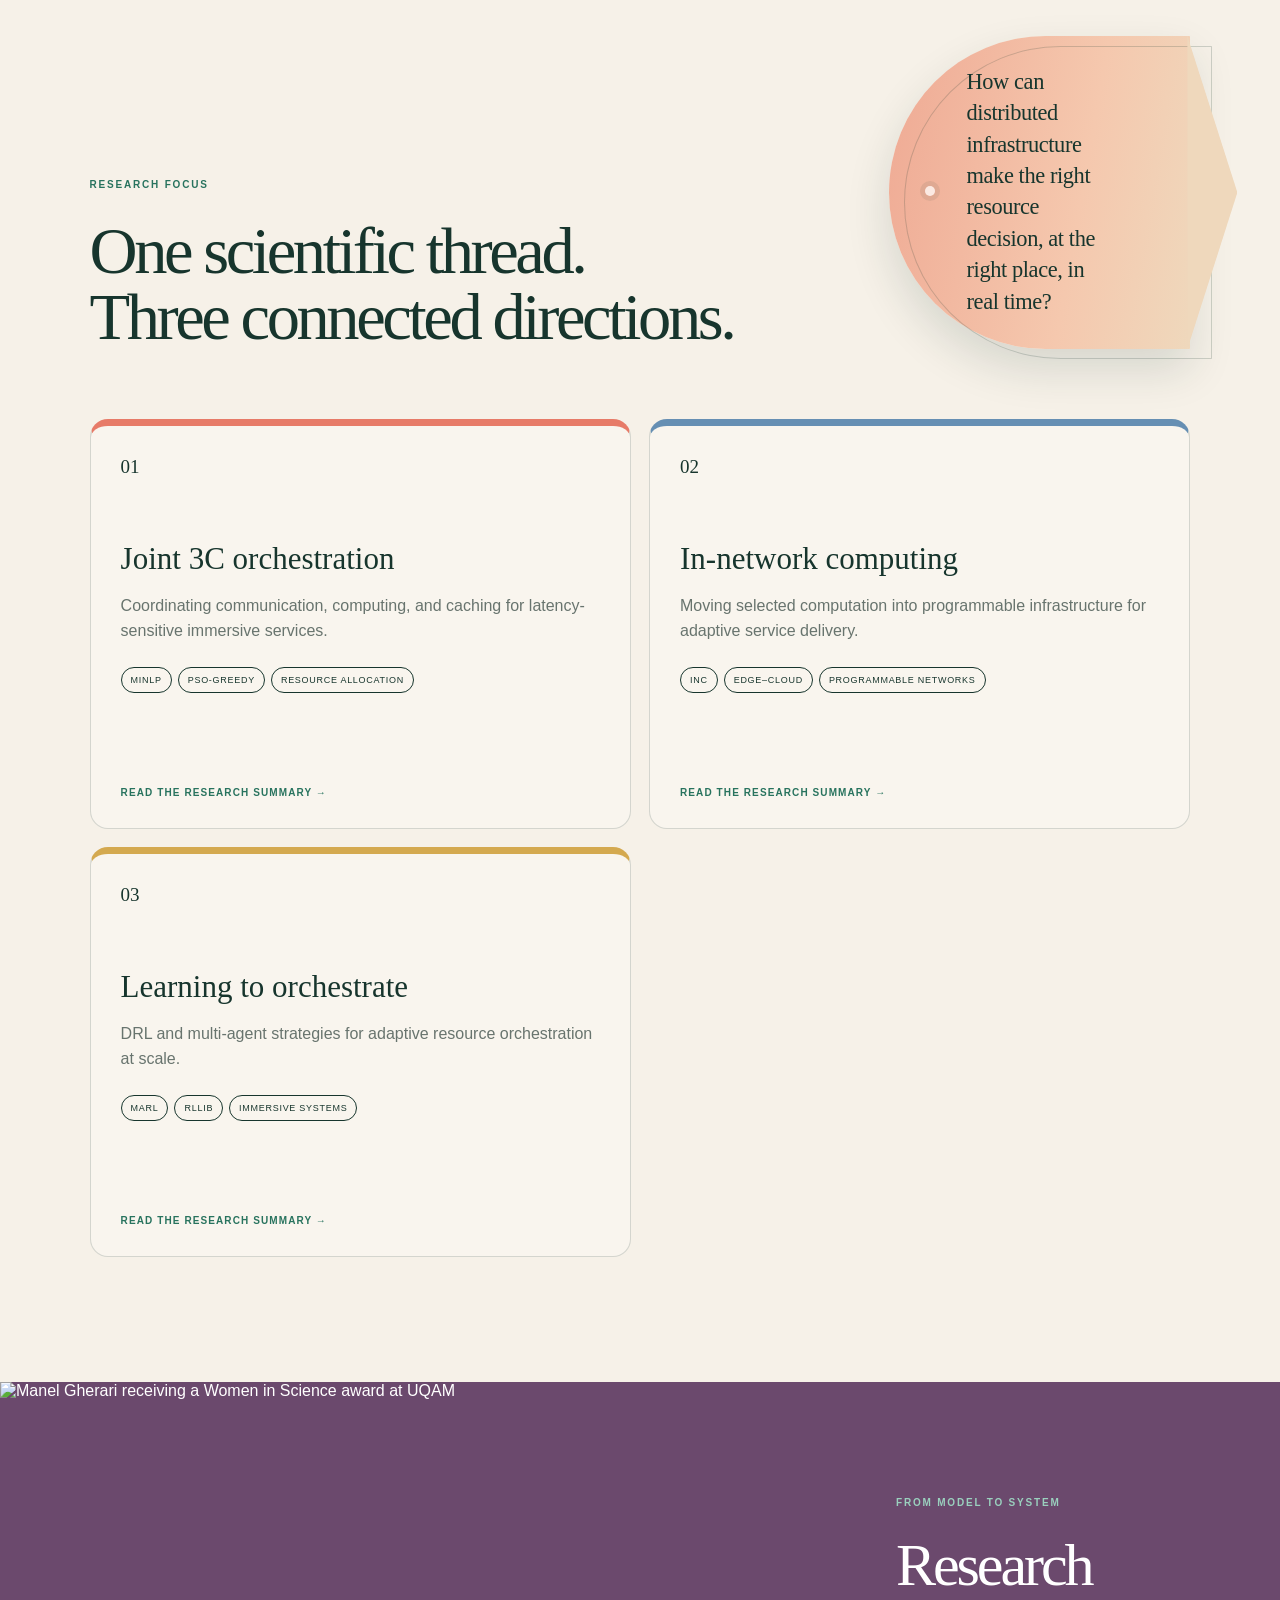
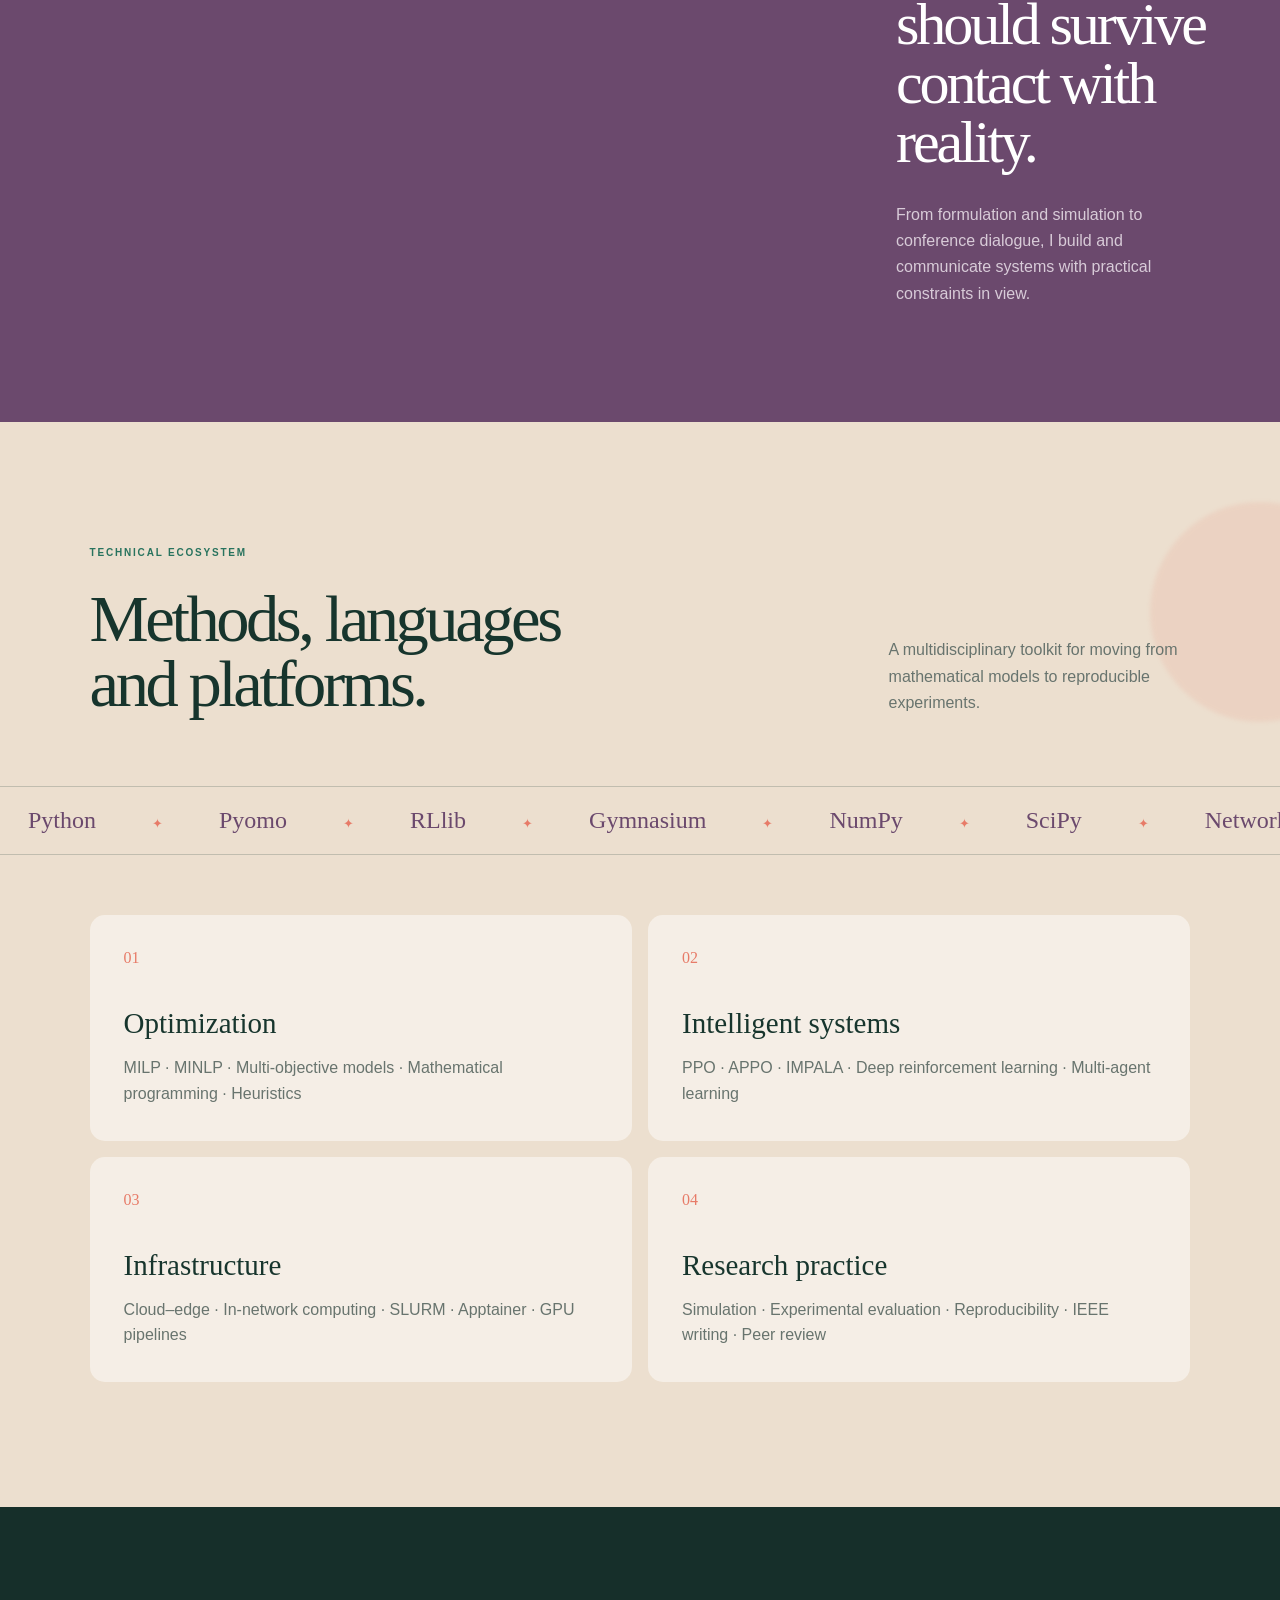
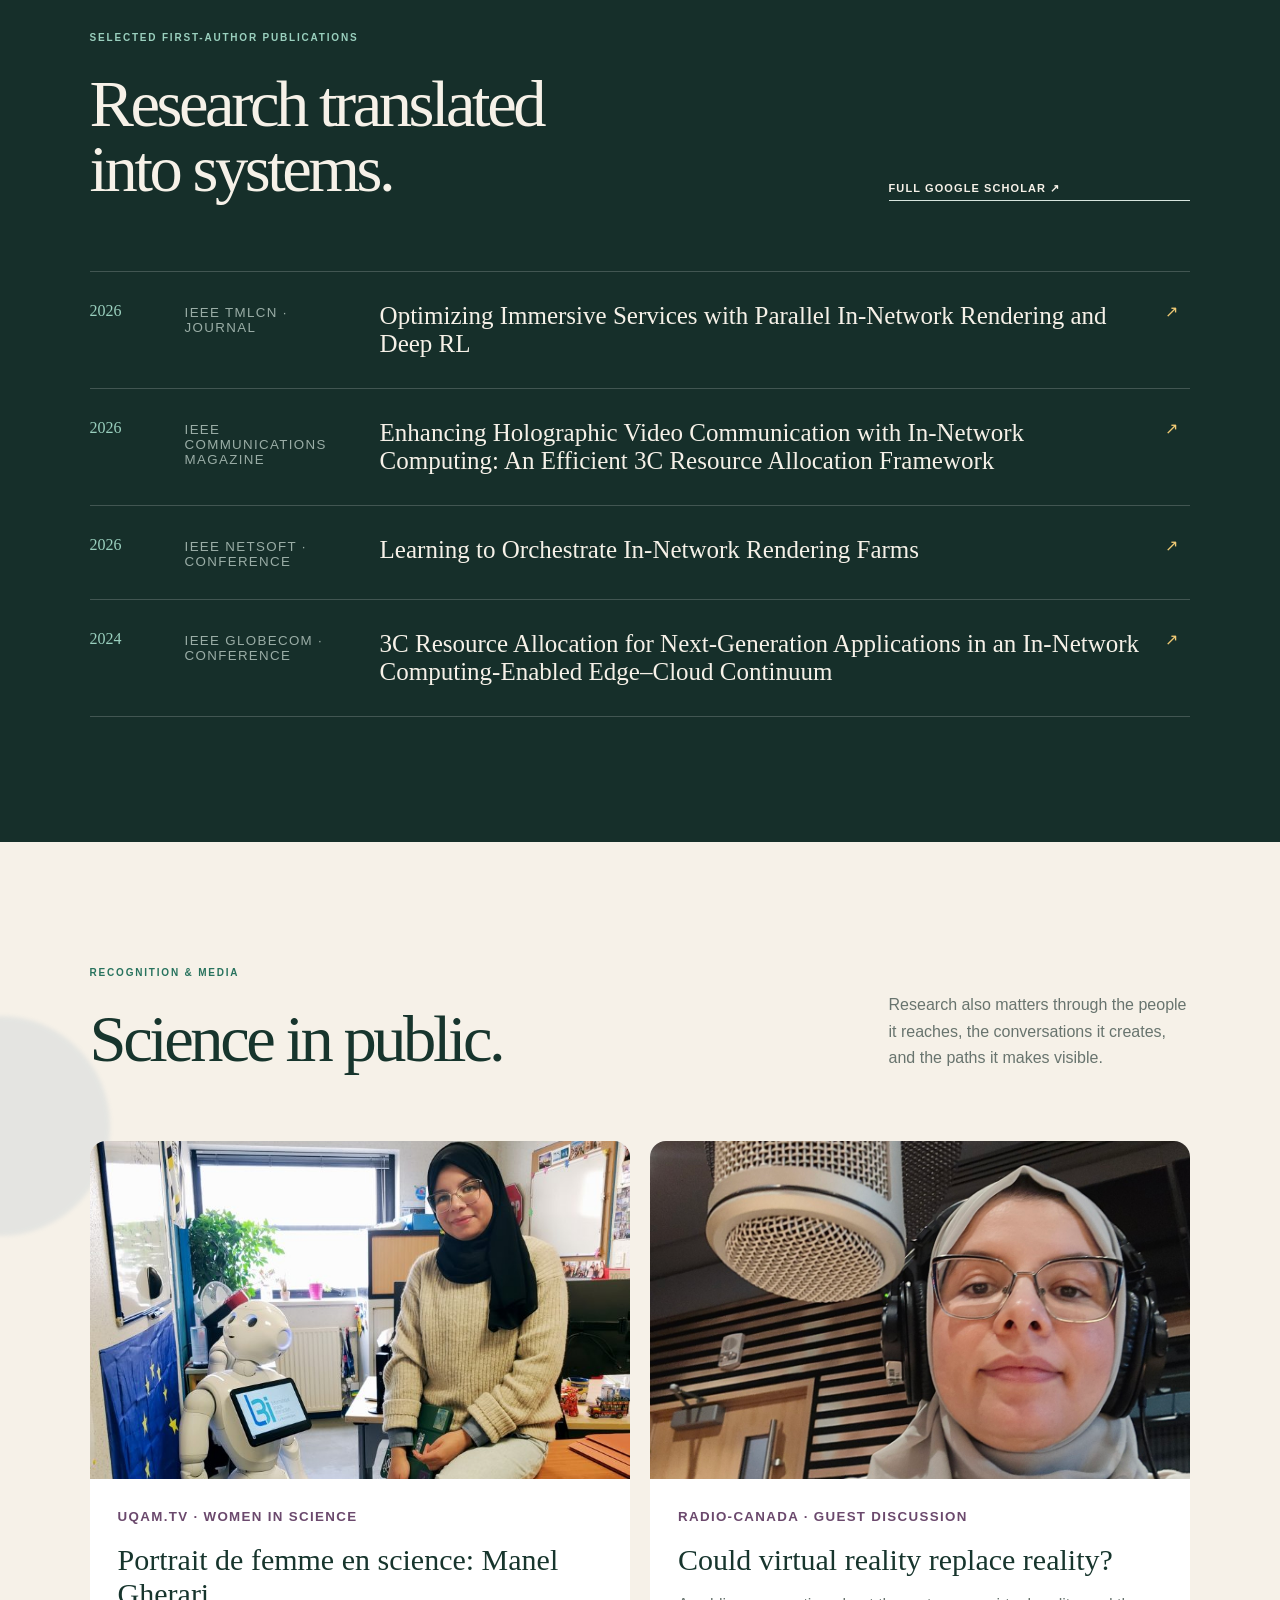
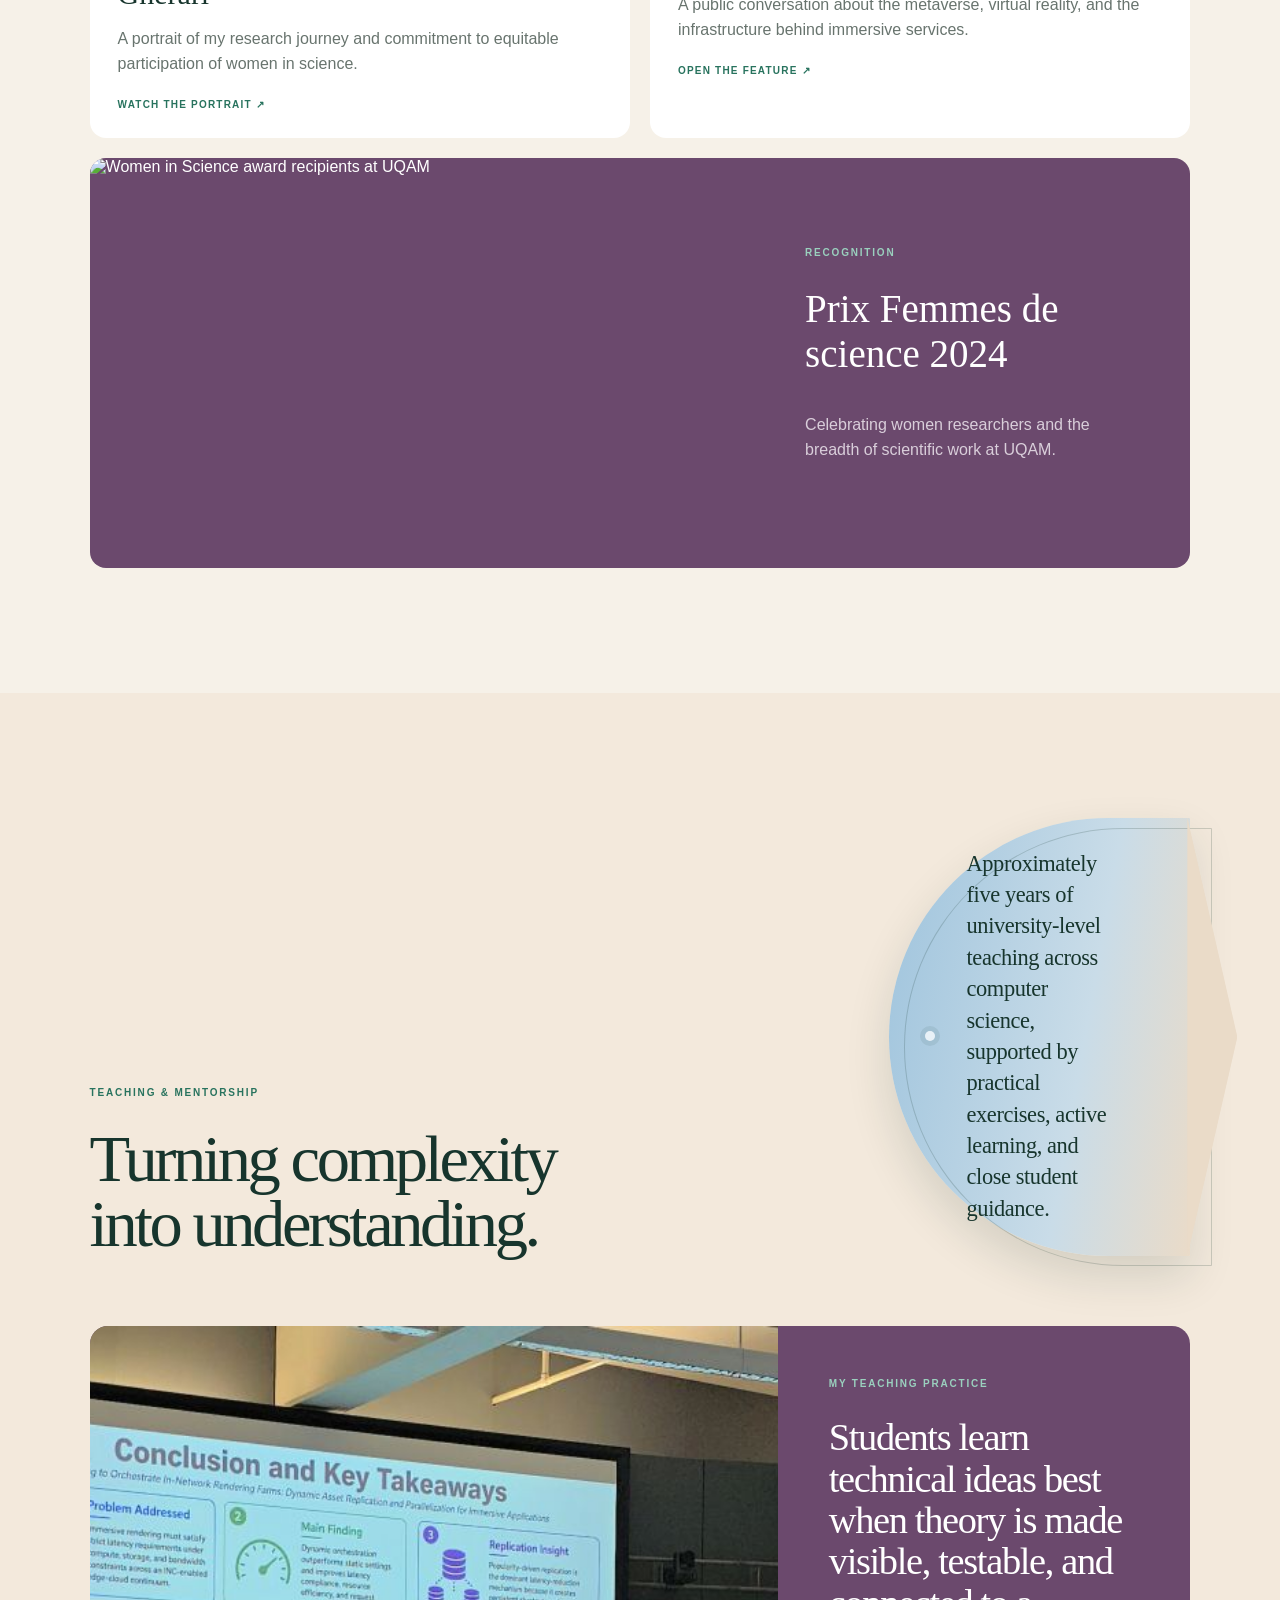
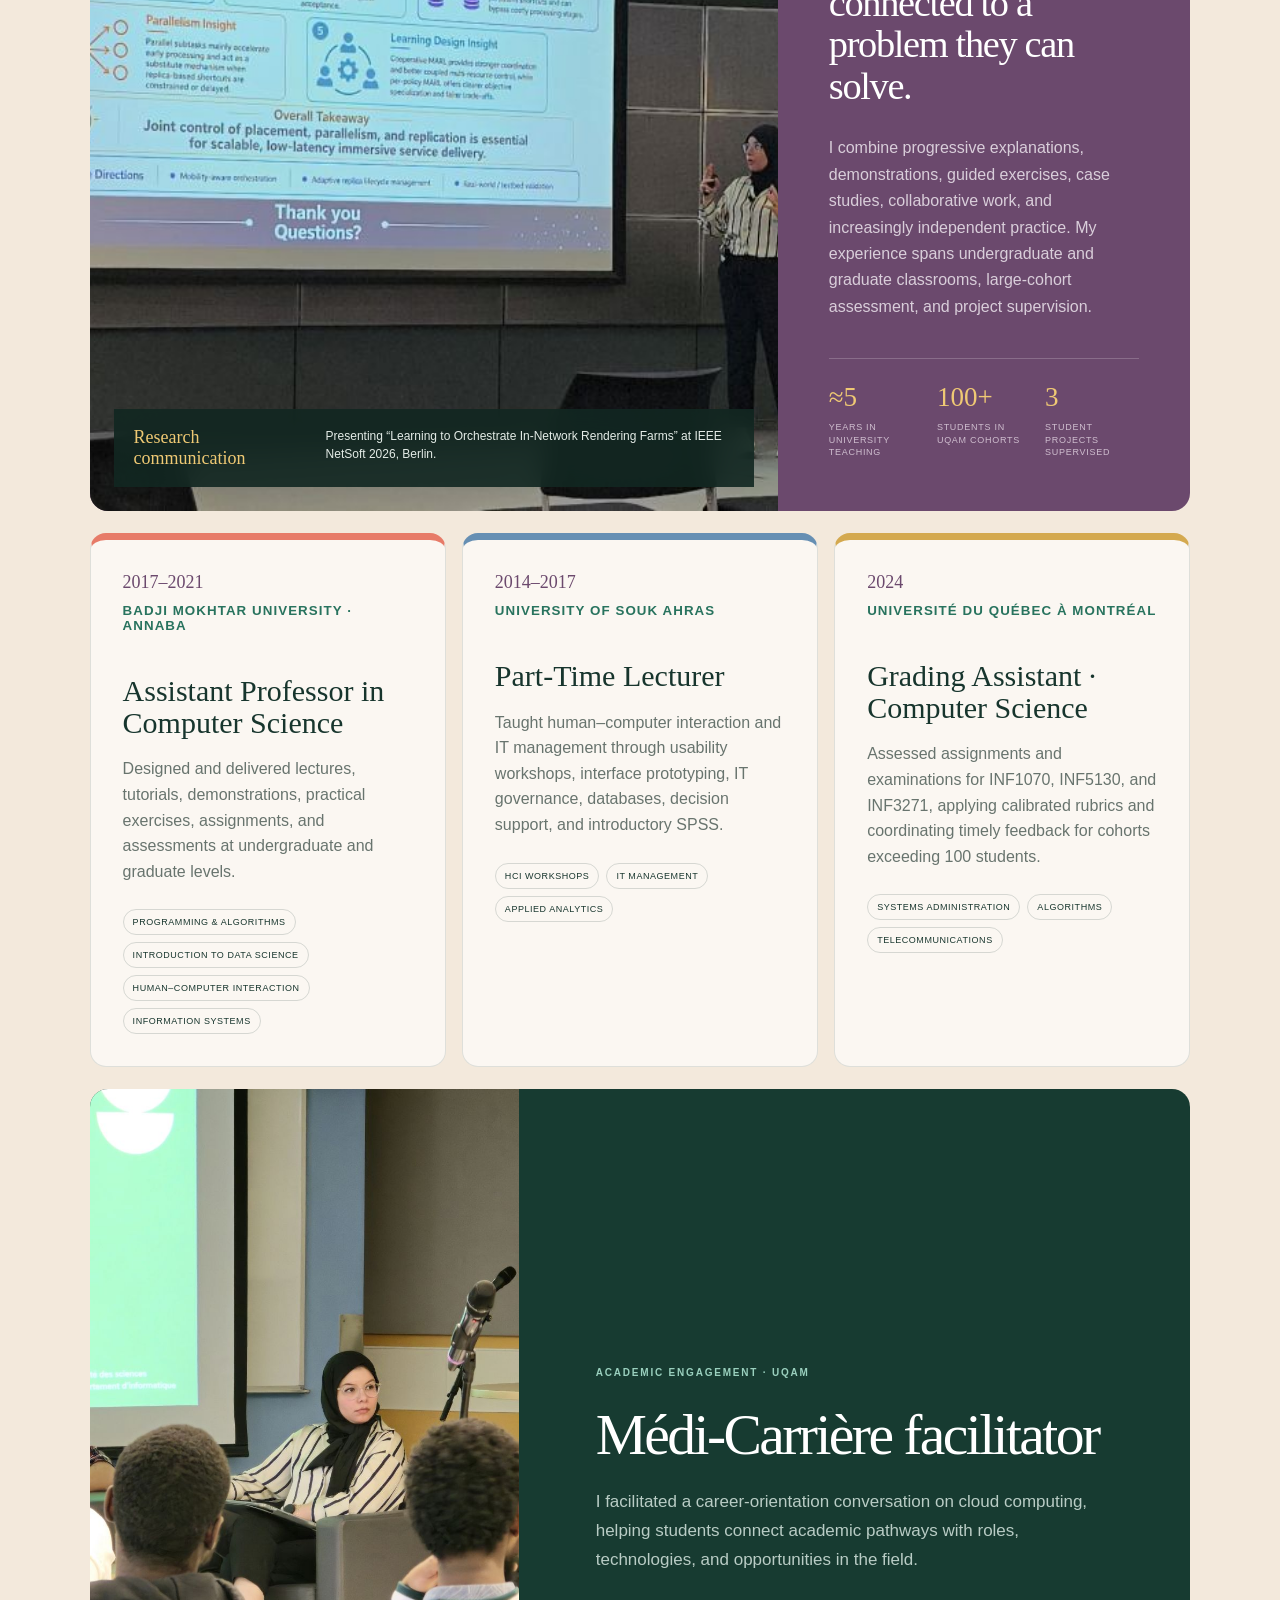
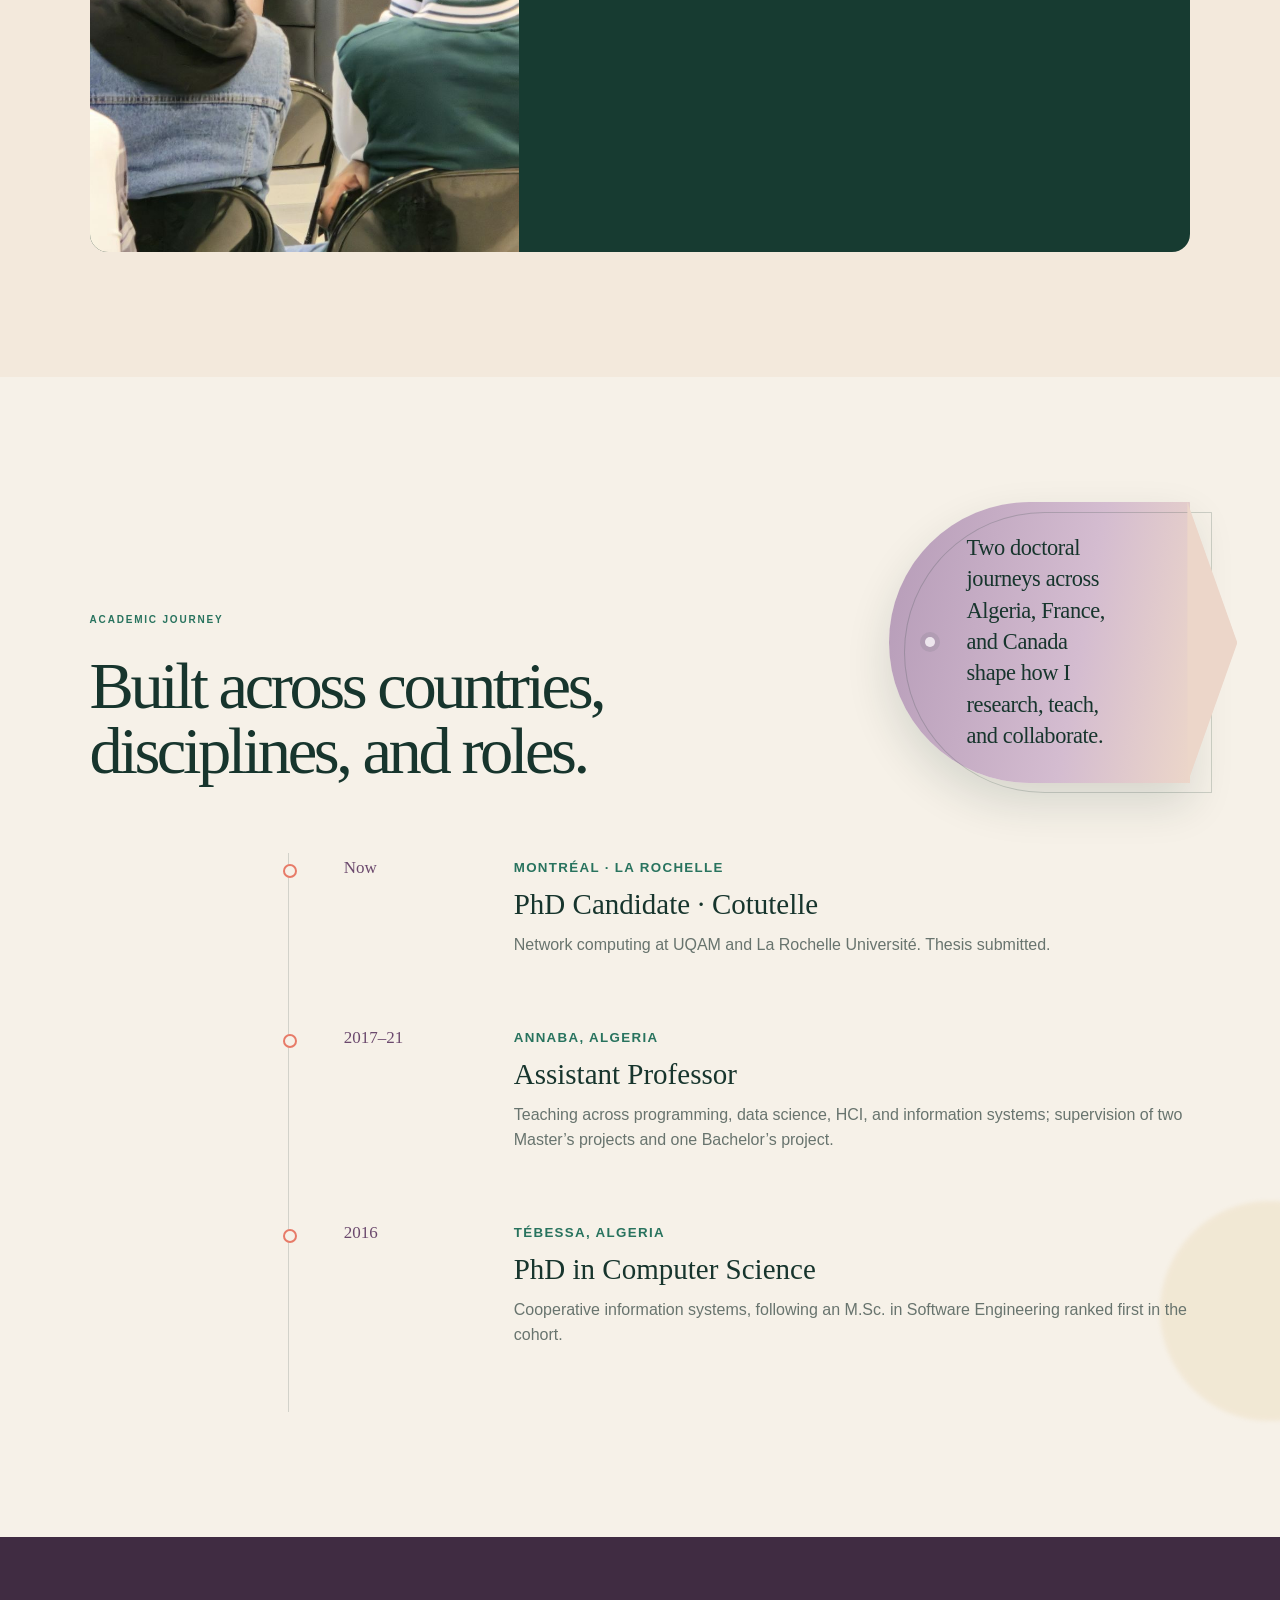
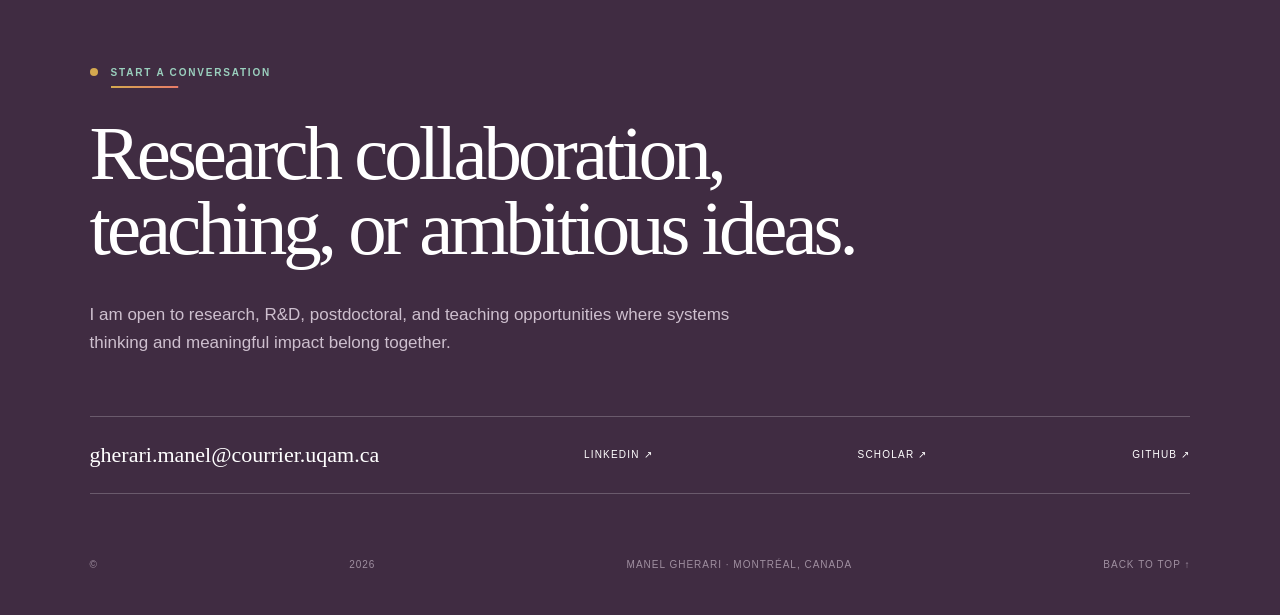
==== commit 801d4488: "Remove developing research direction from portfolio" ====
--- a/index.html
+++ b/index.html
@@ -112,14 +112,13 @@
 
     <section class="section" id="research">
       <div class="section-head reveal">
-        <div><p class="eyebrow">Research focus</p><h2>One scientific thread.<br>Four connected directions.</h2></div>
+        <div><p class="eyebrow">Research focus</p><h2>One scientific thread.<br>Three connected directions.</h2></div>
         <p class="signature-line signature-question"><span>How can distributed infrastructure make the right resource decision, at the right place, in real time?</span></p>
       </div>
       <div class="research-grid">
         <a class="research-card coral reveal" href="research-3c-orchestration.html"><span>01</span><h3>Joint 3C orchestration</h3><p>Coordinating communication, computing, and caching for latency-sensitive immersive services.</p><ul><li>MINLP</li><li>PSO-Greedy</li><li>Resource allocation</li></ul><b>Read the research summary →</b></a>
         <a class="research-card blue reveal" href="research-in-network-computing.html"><span>02</span><h3>In-network computing</h3><p>Moving selected computation into programmable infrastructure for adaptive service delivery.</p><ul><li>INC</li><li>Edge–cloud</li><li>Programmable networks</li></ul><b>Read the research summary →</b></a>
         <a class="research-card gold reveal" href="research-learning-to-orchestrate.html"><span>03</span><h3>Learning to orchestrate</h3><p>DRL and multi-agent strategies for adaptive resource orchestration at scale.</p><ul><li>MARL</li><li>RLlib</li><li>Immersive systems</li></ul><b>Read the research summary →</b></a>
-        <a class="research-card plum reveal" href="research-future-directions.html"><span>04</span><h3>Current research direction</h3><p>Building context-aware, stable, and sustainable orchestration for increasingly autonomous distributed systems.</p><ul><li>Digital twins</li><li>Agentic AI</li><li>Sustainability</li></ul><b>Explore the future direction →</b></a>
       </div>
     </section>
 
